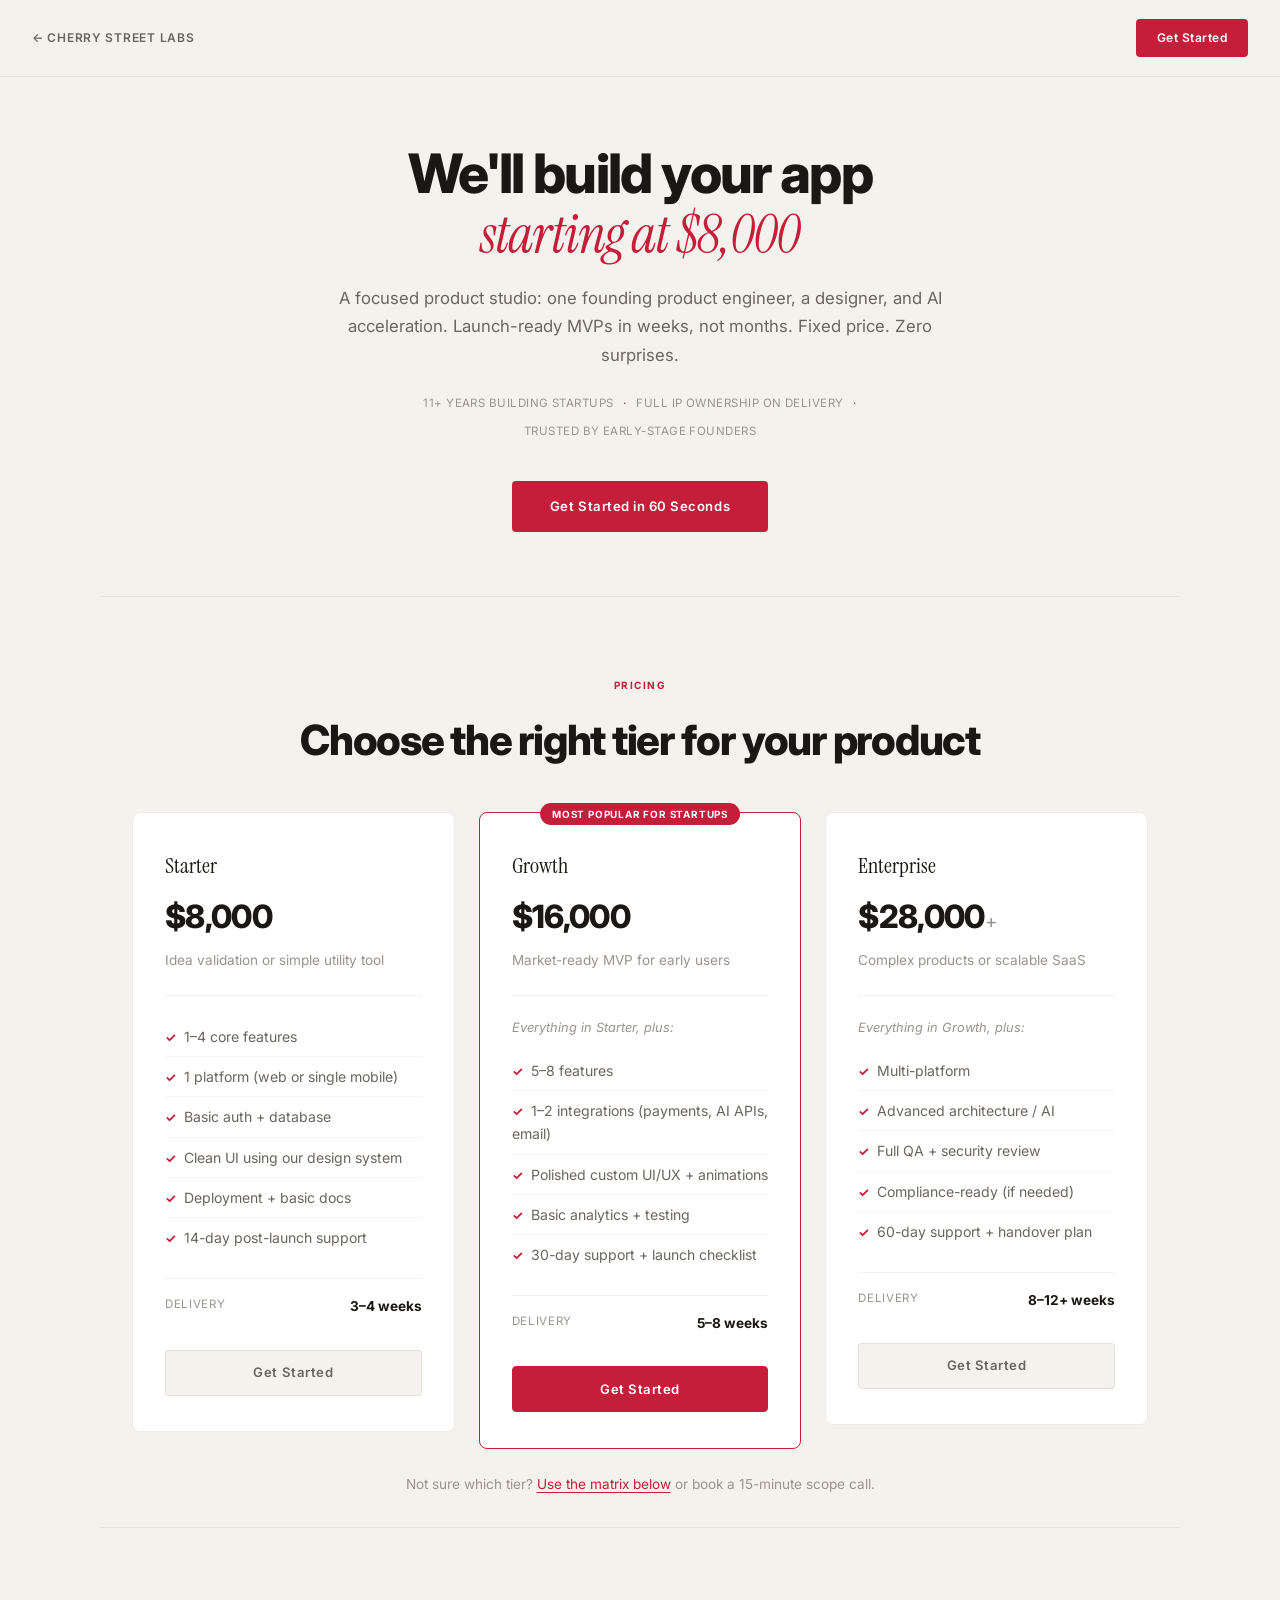
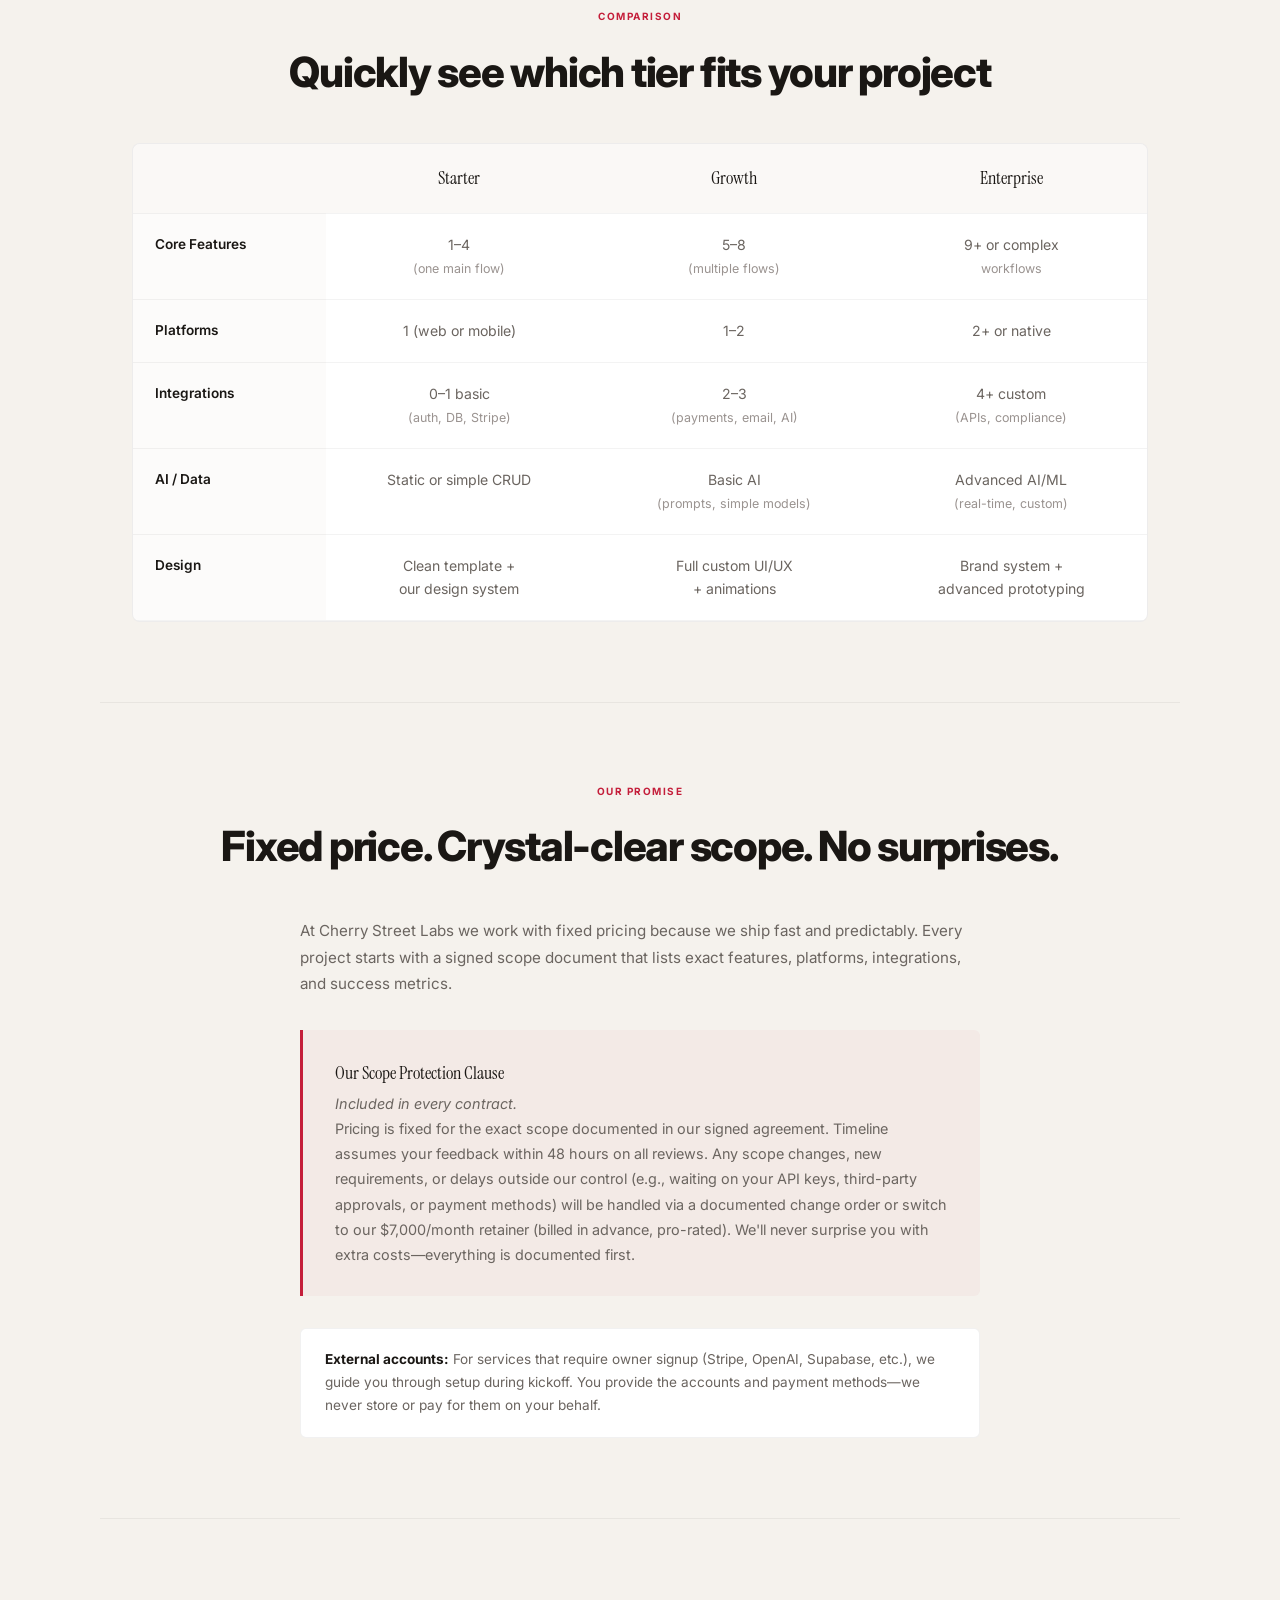
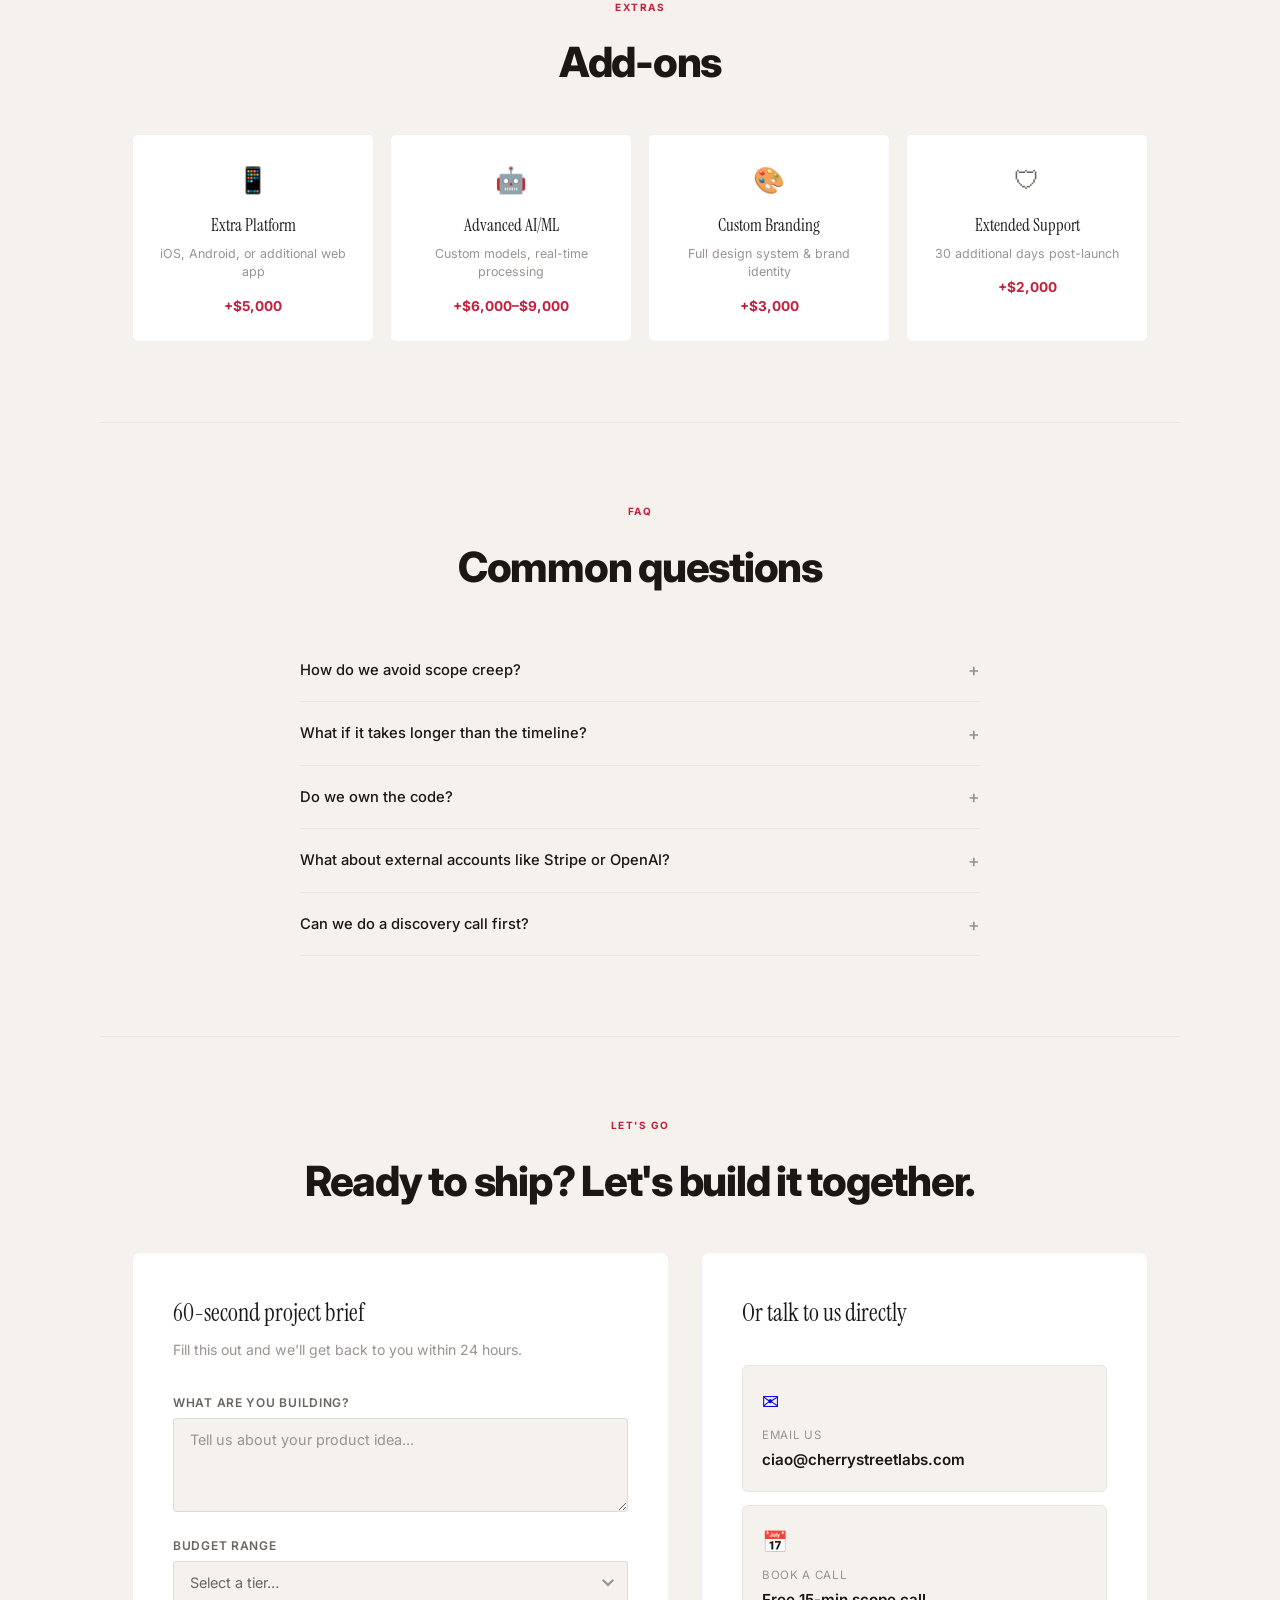
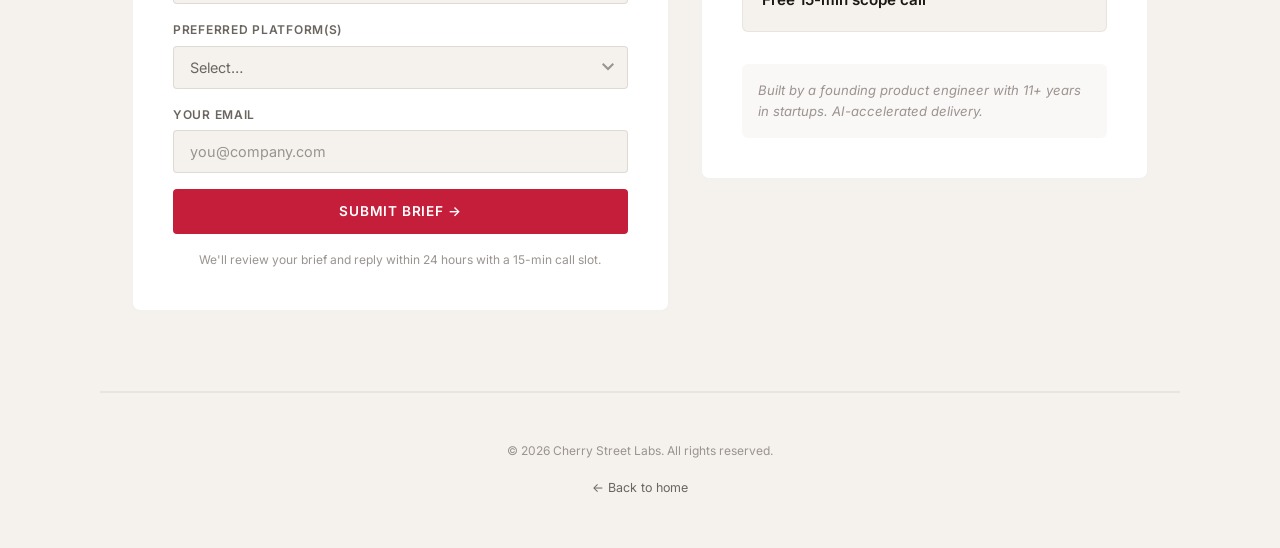
==== pricing.html @ 260aa0eb "Complete redesign: light mode, flat elegance, Venice-inspired typography, cherry accents Co-Authored" ====
<!DOCTYPE html>
<html lang="en">
<head>
  <meta charset="UTF-8">
  <meta name="viewport" content="width=device-width, initial-scale=1.0">
  <title>Pricing — Cherry Street Labs</title>
  <meta name="description" content="Fixed-price app development starting at $8,000. MVPs in weeks, not months.">
  <link rel="icon" type="image/svg+xml" href="favicon.svg">
  <link rel="preconnect" href="https://fonts.googleapis.com">
  <link rel="preconnect" href="https://fonts.gstatic.com" crossorigin>
  <link href="https://fonts.googleapis.com/css2?family=Instrument+Serif:ital@0;1&family=Inter:wght@400;500;600;700;800&display=swap" rel="stylesheet">
  <link rel="stylesheet" href="css/styles.css">
  <link rel="stylesheet" href="css/pricing.css">
</head>
<body class="pricing-page">

  <!-- Sticky Top Nav -->
  <nav class="pricing-nav-top">
    <a href="index.html" class="back-link">&larr; Cherry Street Labs</a>
    <a href="#get-started" class="nav-cta">Get Started</a>
  </nav>

  <!-- HERO -->
  <section class="pricing-hero">
    <h1 class="pricing-hero-title">We'll build your app<br><em>starting at $8,000</em></h1>
    <p class="pricing-hero-sub">A focused product studio: one founding product engineer, a designer, and AI acceleration. Launch-ready MVPs in weeks, not months. Fixed price. Zero surprises.</p>
    <div class="pricing-hero-trust">
      <span>11+ years building startups</span>
      <span class="trust-dot">&middot;</span>
      <span>Full IP ownership on delivery</span>
      <span class="trust-dot">&middot;</span>
      <span>Trusted by early-stage founders</span>
    </div>
    <a href="#get-started" class="pricing-cta-button">Get Started in 60 Seconds</a>
  </section>

  <div class="section-divider"></div>

  <!-- PRICING TIERS -->
  <section class="page-section pricing-tiers" id="pricing">
    <span class="section-label">Pricing</span>
    <h2 class="section-title">Choose the right tier for your product</h2>

    <div class="tier-grid">

      <!-- STARTER -->
      <div class="tier-card">
        <div class="tier-header">
          <h3 class="tier-name">Starter</h3>
          <div class="tier-price">$8,000</div>
          <p class="tier-subtitle">Idea validation or simple utility tool</p>
        </div>
        <div class="tier-divider"></div>
        <div class="tier-body">
          <ul class="tier-features">
            <li>1&ndash;4 core features</li>
            <li>1 platform (web or single mobile)</li>
            <li>Basic auth + database</li>
            <li>Clean UI using our design system</li>
            <li>Deployment + basic docs</li>
            <li>14-day post-launch support</li>
          </ul>
          <div class="tier-timeline">
            <span class="timeline-label">Delivery</span>
            <span class="timeline-value">3&ndash;4 weeks</span>
          </div>
        </div>
        <a href="#get-started" class="tier-cta">Get Started</a>
      </div>

      <!-- GROWTH (highlighted) -->
      <div class="tier-card tier-popular">
        <div class="popular-badge">Most Popular for Startups</div>
        <div class="tier-header">
          <h3 class="tier-name">Growth</h3>
          <div class="tier-price">$16,000</div>
          <p class="tier-subtitle">Market-ready MVP for early users</p>
        </div>
        <div class="tier-divider"></div>
        <div class="tier-body">
          <p class="tier-include-note">Everything in Starter, plus:</p>
          <ul class="tier-features">
            <li>5&ndash;8 features</li>
            <li>1&ndash;2 integrations (payments, AI APIs, email)</li>
            <li>Polished custom UI/UX + animations</li>
            <li>Basic analytics + testing</li>
            <li>30-day support + launch checklist</li>
          </ul>
          <div class="tier-timeline">
            <span class="timeline-label">Delivery</span>
            <span class="timeline-value">5&ndash;8 weeks</span>
          </div>
        </div>
        <a href="#get-started" class="tier-cta tier-cta-primary">Get Started</a>
      </div>

      <!-- ENTERPRISE -->
      <div class="tier-card">
        <div class="tier-header">
          <h3 class="tier-name">Enterprise</h3>
          <div class="tier-price">$28,000<span class="plus">+</span></div>
          <p class="tier-subtitle">Complex products or scalable SaaS</p>
        </div>
        <div class="tier-divider"></div>
        <div class="tier-body">
          <p class="tier-include-note">Everything in Growth, plus:</p>
          <ul class="tier-features">
            <li>Multi-platform</li>
            <li>Advanced architecture / AI</li>
            <li>Full QA + security review</li>
            <li>Compliance-ready (if needed)</li>
            <li>60-day support + handover plan</li>
          </ul>
          <div class="tier-timeline">
            <span class="timeline-label">Delivery</span>
            <span class="timeline-value">8&ndash;12+ weeks</span>
          </div>
        </div>
        <a href="#get-started" class="tier-cta">Get Started</a>
      </div>
    </div>

    <p class="pricing-note">Not sure which tier? <a href="#matrix">Use the matrix below</a> or book a 15-minute scope call.</p>
  </section>

  <div class="section-divider"></div>

  <!-- MATRIX -->
  <section class="page-section pricing-matrix" id="matrix">
    <span class="section-label">Comparison</span>
    <h2 class="section-title">Quickly see which tier fits your project</h2>
    <div class="matrix-table-wrapper">
      <table class="matrix-table">
        <thead>
          <tr>
            <th></th>
            <th>Starter</th>
            <th>Growth</th>
            <th>Enterprise</th>
          </tr>
        </thead>
        <tbody>
          <tr>
            <td class="matrix-criteria">Core Features</td>
            <td>1&ndash;4<br><span class="matrix-note">(one main flow)</span></td>
            <td>5&ndash;8<br><span class="matrix-note">(multiple flows)</span></td>
            <td>9+ or complex<br><span class="matrix-note">workflows</span></td>
          </tr>
          <tr>
            <td class="matrix-criteria">Platforms</td>
            <td>1 (web or mobile)</td>
            <td>1&ndash;2</td>
            <td>2+ or native</td>
          </tr>
          <tr>
            <td class="matrix-criteria">Integrations</td>
            <td>0&ndash;1 basic<br><span class="matrix-note">(auth, DB, Stripe)</span></td>
            <td>2&ndash;3<br><span class="matrix-note">(payments, email, AI)</span></td>
            <td>4+ custom<br><span class="matrix-note">(APIs, compliance)</span></td>
          </tr>
          <tr>
            <td class="matrix-criteria">AI / Data</td>
            <td>Static or simple CRUD</td>
            <td>Basic AI<br><span class="matrix-note">(prompts, simple models)</span></td>
            <td>Advanced AI/ML<br><span class="matrix-note">(real-time, custom)</span></td>
          </tr>
          <tr>
            <td class="matrix-criteria">Design</td>
            <td>Clean template +<br>our design system</td>
            <td>Full custom UI/UX<br>+ animations</td>
            <td>Brand system +<br>advanced prototyping</td>
          </tr>
        </tbody>
      </table>
    </div>
  </section>

  <div class="section-divider"></div>

  <!-- SCOPE -->
  <section class="page-section scope-section">
    <span class="section-label">Our promise</span>
    <h2 class="section-title">Fixed price. Crystal-clear scope. No surprises.</h2>
    <div class="scope-content">
      <p>At Cherry Street Labs we work with fixed pricing because we ship fast and predictably. Every project starts with a signed scope document that lists exact features, platforms, integrations, and success metrics.</p>

      <div class="scope-clause">
        <h4>Our Scope Protection Clause</h4>
        <p><em>Included in every contract.</em></p>
        <p>Pricing is fixed for the exact scope documented in our signed agreement. Timeline assumes your feedback within 48 hours on all reviews. Any scope changes, new requirements, or delays outside our control (e.g., waiting on your API keys, third-party approvals, or payment methods) will be handled via a documented change order or switch to our $7,000/month retainer (billed in advance, pro-rated). We'll never surprise you with extra costs&mdash;everything is documented first.</p>
      </div>

      <div class="scope-note">
        <p><strong>External accounts:</strong> For services that require owner signup (Stripe, OpenAI, Supabase, etc.), we guide you through setup during kickoff. You provide the accounts and payment methods&mdash;we never store or pay for them on your behalf.</p>
      </div>
    </div>
  </section>

  <div class="section-divider"></div>

  <!-- ADD-ONS -->
  <section class="page-section addons-section">
    <span class="section-label">Extras</span>
    <h2 class="section-title">Add-ons</h2>
    <div class="addons-grid">
      <div class="addon-card">
        <div class="addon-icon">&#x1F4F1;</div>
        <div class="addon-name">Extra Platform</div>
        <div class="addon-desc">iOS, Android, or additional web app</div>
        <div class="addon-price">+$5,000</div>
      </div>
      <div class="addon-card">
        <div class="addon-icon">&#x1F916;</div>
        <div class="addon-name">Advanced AI/ML</div>
        <div class="addon-desc">Custom models, real-time processing</div>
        <div class="addon-price">+$6,000&ndash;$9,000</div>
      </div>
      <div class="addon-card">
        <div class="addon-icon">&#x1F3A8;</div>
        <div class="addon-name">Custom Branding</div>
        <div class="addon-desc">Full design system &amp; brand identity</div>
        <div class="addon-price">+$3,000</div>
      </div>
      <div class="addon-card">
        <div class="addon-icon">&#x1F6E1;</div>
        <div class="addon-name">Extended Support</div>
        <div class="addon-desc">30 additional days post-launch</div>
        <div class="addon-price">+$2,000</div>
      </div>
    </div>
  </section>

  <div class="section-divider"></div>

  <!-- FAQ -->
  <section class="page-section faq-section">
    <span class="section-label">FAQ</span>
    <h2 class="section-title">Common questions</h2>
    <div class="faq-list">
      <div class="faq-item">
        <button class="faq-question">How do we avoid scope creep?<span class="faq-icon">+</span></button>
        <div class="faq-answer"><div class="faq-answer-inner"><p>Every project starts with a signed scope document. Our Scope Protection Clause is included in every contract &mdash; we'll never surprise you with extra costs. If scope changes, it's documented first.</p></div></div>
      </div>
      <div class="faq-item">
        <button class="faq-question">What if it takes longer than the timeline?<span class="faq-icon">+</span></button>
        <div class="faq-answer"><div class="faq-answer-inner"><p>Our timeline assumes feedback within 48 hours. If delays come from your side, we can switch to a $7,000/month retainer (billed in advance, pro-rated). It's transparent, not punitive.</p></div></div>
      </div>
      <div class="faq-item">
        <button class="faq-question">Do we own the code?<span class="faq-icon">+</span></button>
        <div class="faq-answer"><div class="faq-answer-inner"><p>Yes &mdash; full IP transfer on final payment. The code, the designs, everything. It's yours.</p></div></div>
      </div>
      <div class="faq-item">
        <button class="faq-question">What about external accounts like Stripe or OpenAI?<span class="faq-icon">+</span></button>
        <div class="faq-answer"><div class="faq-answer-inner"><p>You handle signup and payment methods &mdash; we guide you through setup during kickoff. We only use the keys you provide and never store payments on your behalf.</p></div></div>
      </div>
      <div class="faq-item">
        <button class="faq-question">Can we do a discovery call first?<span class="faq-icon">+</span></button>
        <div class="faq-answer"><div class="faq-answer-inner"><p>Absolutely. We offer a free 15-minute scope call &mdash; no commitments, just a quick chat about what you're building.</p></div></div>
      </div>
    </div>
  </section>

  <div class="section-divider"></div>

  <!-- GET STARTED -->
  <section class="page-section" id="get-started">
    <span class="section-label">Let's go</span>
    <h2 class="section-title">Ready to ship? Let's build it together.</h2>
    <div class="get-started-grid">

      <!-- LEFT: 60-Second Brief Form -->
      <div class="brief-form-card">
        <h3>60-second project brief</h3>
        <p class="form-subtitle">Fill this out and we'll get back to you within 24 hours.</p>
        <form id="projectBriefForm" class="brief-form">
          <div class="form-group">
            <label for="projectDesc">What are you building?</label>
            <textarea id="projectDesc" name="projectDesc" rows="4" placeholder="Tell us about your product idea..." required></textarea>
          </div>
          <div class="form-group">
            <label for="budgetRange">Budget range</label>
            <select id="budgetRange" name="budgetRange" required>
              <option value="">Select a tier&hellip;</option>
              <option value="starter">Starter &mdash; $8,000</option>
              <option value="growth">Growth &mdash; $16,000</option>
              <option value="enterprise">Enterprise &mdash; $28,000+</option>
              <option value="not-sure">Not sure yet</option>
            </select>
          </div>
          <div class="form-group">
            <label for="platforms">Preferred platform(s)</label>
            <select id="platforms" name="platforms" required>
              <option value="">Select&hellip;</option>
              <option value="web">Web app</option>
              <option value="mobile">Mobile app</option>
              <option value="both">Both web + mobile</option>
            </select>
          </div>
          <div class="form-group">
            <label for="email">Your email</label>
            <input type="email" id="email" name="email" placeholder="you@company.com" required>
          </div>
          <button type="submit" class="form-submit-btn">Submit Brief &rarr;</button>
        </form>
        <p class="form-note">We'll review your brief and reply within 24 hours with a 15-min call slot.</p>
      </div>

      <!-- RIGHT: Quick Contact -->
      <div class="contact-card">
        <h3>Or talk to us directly</h3>
        <div class="contact-methods">
          <a href="mailto:ciao@cherrystreetlabs.com" class="contact-method">
            <span class="contact-icon">&#x2709;</span>
            <span class="contact-label">Email us</span>
            <span class="contact-value">ciao@cherrystreetlabs.com</span>
          </a>
          <a href="https://calendly.com" target="_blank" rel="noopener" class="contact-method">
            <span class="contact-icon">&#x1F4C5;</span>
            <span class="contact-label">Book a call</span>
            <span class="contact-value">Free 15-min scope call</span>
          </a>
        </div>
        <div class="contact-trust">
          <p>Built by a founding product engineer with 11+ years in startups. AI-accelerated delivery.</p>
        </div>
      </div>
    </div>
  </section>

  <!-- FOOTER -->
  <div class="section-divider"></div>
  <footer class="pricing-footer">
    <p>&copy; 2026 Cherry Street Labs. All rights reserved.</p>
    <a href="index.html">&larr; Back to home</a>
  </footer>

  <script src="js/pricing.js"></script>
</body>
</html>
---- css/styles.css ----
/* Cherry Street Labs — Flat Elegance Design System */

*, *::before, *::after { margin: 0; padding: 0; box-sizing: border-box; }

:root {
  --bg: #F5F2ED;
  --surface: #FFFFFF;
  --text: #1A1714;
  --text-secondary: #6B6560;
  --text-muted: #9A9390;
  --accent: #C41E3A;
  --accent-hover: #A0162E;
  --border: rgba(26, 23, 20, 0.08);
  --divider: rgba(26, 23, 20, 0.06);
  --section-gap: 140px;
}

body {
  background: var(--bg);
  font-family: 'Inter', system-ui, sans-serif;
  color: var(--text);
  overflow-x: hidden;
  -webkit-font-smoothing: antialiased;
  -moz-osx-font-smoothing: grayscale;
}

/* ===== LANDING ONLY — NO CANVAS ===== */
main { max-width: 100%; }

/* ===== HERO ===== */
.hero {
  min-height: 100vh;
  display: flex;
  align-items: center;
  justify-content: center;
  padding: 4rem 2rem;
}

.hero-inner {
  max-width: 680px;
  text-align: center;
  animation: fadeUp 0.8s cubic-bezier(0.16, 1, 0.3, 1) both;
}

.brand-logo {
  font-family: 'Instrument Serif', Georgia, serif;
  font-weight: 400;
  font-size: clamp(2.8rem, 7vw, 5rem);
  color: var(--text);
  line-height: 1.02;
  letter-spacing: -0.02em;
  margin-bottom: 3rem;
}

.brand-labs {
  display: block;
  font-style: italic;
  font-size: 0.5em;
  letter-spacing: 0.08em;
  color: var(--text-secondary);
  margin-top: 0.2em;
}

.hero-tagline {
  font-family: 'Inter', system-ui, sans-serif;
  font-size: clamp(1.6rem, 4vw, 2.6rem);
  font-weight: 800;
  color: var(--text);
  line-height: 1.15;
  letter-spacing: -0.03em;
  margin-bottom: 1.5rem;
}

.tagline-price {
  font-family: 'Instrument Serif', Georgia, serif;
  font-style: italic;
  color: var(--accent);
  font-weight: 400;
}

.hero-sub {
  font-size: 1.05rem;
  color: var(--text-secondary);
  line-height: 1.7;
  margin-bottom: 2.5rem;
  max-width: 520px;
  margin-left: auto;
  margin-right: auto;
}

.hero-cta-group {
  display: flex;
  align-items: center;
  justify-content: center;
  gap: 2rem;
}

/* ===== BUTTONS ===== */
.btn-primary {
  display: inline-block;
  padding: 0.9rem 2.4rem;
  font-family: 'Inter', system-ui, sans-serif;
  font-size: 0.82rem;
  font-weight: 600;
  color: #fff;
  background: var(--accent);
  border: none;
  border-radius: 4px;
  text-decoration: none;
  letter-spacing: 0.04em;
  transition: background 0.3s ease, transform 0.2s ease;
}

.btn-primary:hover {
  background: var(--accent-hover);
  transform: translateY(-1px);
}

.btn-text {
  font-family: 'Inter', system-ui, sans-serif;
  font-size: 0.9rem;
  color: var(--text-secondary);
  text-decoration: none;
  border-bottom: 1px solid var(--border);
  padding-bottom: 2px;
  transition: color 0.3s ease, border-color 0.3s ease;
}

.btn-text:hover {
  color: var(--accent);
  border-color: var(--accent);
}

/* ===== SECTIONS ===== */
.section {
  padding: var(--section-gap) 2rem;
}

.section-inner {
  max-width: 720px;
  margin: 0 auto;
}

.section-label {
  display: block;
  font-family: 'Inter', system-ui, sans-serif;
  font-size: 10px;
  font-weight: 700;
  color: var(--accent);
  letter-spacing: 0.15em;
  text-transform: uppercase;
  margin-bottom: 1.5rem;
}

.section-headline {
  font-family: 'Inter', system-ui, sans-serif;
  font-size: clamp(2rem, 4vw, 3rem);
  font-weight: 800;
  color: var(--text);
  letter-spacing: -0.03em;
  line-height: 1.12;
  margin-bottom: 1.5rem;
}

.section-body {
  font-size: 1.05rem;
  color: var(--text-secondary);
  line-height: 1.75;
}

/* ===== VALUES GRID ===== */
.values-grid {
  display: grid;
  grid-template-columns: repeat(3, 1fr);
  gap: 2rem;
  margin-top: 5rem;
}

.value-card {
  padding: 2rem 1.5rem;
  background: var(--surface);
  border: 1px solid var(--border);
  border-radius: 6px;
  transition: border-color 0.3s ease;
}

.value-card:hover { border-color: var(--accent); }

.value-icon {
  display: block;
  font-size: 1.4rem;
  color: var(--accent);
  margin-bottom: 1rem;
  font-weight: 700;
  font-family: 'Instrument Serif', Georgia, serif;
}

.value-title {
  font-family: 'Inter', system-ui, sans-serif;
  font-size: 1rem;
  font-weight: 700;
  color: var(--text);
  margin-bottom: 0.5rem;
}

.value-desc {
  font-size: 0.88rem;
  color: var(--text-secondary);
  line-height: 1.6;
}

/* ===== TIERS PREVIEW ===== */
.tiers-preview { background: var(--surface); border-top: 1px solid var(--divider); border-bottom: 1px solid var(--divider); }

.tiers-mini {
  display: grid;
  grid-template-columns: repeat(3, 1fr);
  gap: 1.5rem;
  margin-bottom: 3rem;
}

.tier-mini {
  padding: 2rem;
  background: var(--bg);
  border: 1px solid var(--divider);
  border-radius: 6px;
  text-align: center;
}

.tier-mini-name {
  font-size: 0.75rem;
  font-weight: 700;
  color: var(--text-muted);
  letter-spacing: 0.1em;
  text-transform: uppercase;
  margin-bottom: 0.5rem;
}

.tier-popular-label { color: var(--accent); }

.tier-mini-price {
  font-family: 'Instrument Serif', Georgia, serif;
  font-size: 1.8rem;
  color: var(--text);
  margin-bottom: 0.5rem;
}

.tier-plus {
  font-size: 1rem;
  color: var(--text-muted);
  font-weight: 400;
}

.tier-mini-desc {
  font-size: 0.82rem;
  color: var(--text-secondary);
  line-height: 1.5;
}

.full-width-mobile {
  display: block;
  text-align: center;
}

/* ===== FOOTER CTA ===== */
.footer-cta {
  text-align: center;
  padding-bottom: 4rem;
}

.footer-cta .section-headline { margin-bottom: 1rem; }

.footer-sub {
  font-size: 1rem;
  color: var(--text-secondary);
  margin-bottom: 2rem;
}

.footer-cta .btn-primary {
  padding: 1rem 3rem;
  font-size: 0.9rem;
}

/* ===== FOOTER ===== */
.footer {
  text-align: center;
  padding-top: 3rem;
  border-top: 1px solid var(--divider);
}

.footer-copy {
  font-size: 0.75rem;
  color: var(--text-muted);
  margin-bottom: 0.5rem;
}

.footer-heritage {
  font-size: 0.8rem;
  color: var(--text-muted);
  font-style: italic;
  font-family: 'Instrument Serif', Georgia, serif;
}

/* ===== ANIMATIONS ===== */
@keyframes fadeUp {
  from { opacity: 0; transform: translateY(20px); }
  to { opacity: 1; transform: translateY(0); }
}

/* ===== MOBILE ===== */
@media screen and (max-width: 768px) {
  :root { --section-gap: 80px; }
  .hero { padding: 3rem 1.5rem; min-height: 90vh; }
  .hero-inner { max-width: 100%; }
  .brand-logo { margin-bottom: 2rem; }
  .hero-tagline { font-size: 1.8rem; }
  .hero-sub { font-size: 0.95rem; }
  .hero-cta-group { gap: 1.5rem; flex-direction: column; }

  .values-grid { grid-template-columns: 1fr; gap: 1rem; margin-top: 3rem; }
  .tiers-mini { grid-template-columns: 1fr; gap: 1rem; }

  .section { padding: var(--section-gap) 1.5rem; }
  .section-inner { max-width: 100%; }
  .section-headline { font-size: 1.8rem; }
}

@media (prefers-reduced-motion: reduce) {
  * { animation: none !important; transition: none !important; }
}

@media screen and (min-width: 1400px) {
  :root { --section-gap: 160px; }
  .brand-logo { font-size: 5.5rem; }
}
---- css/pricing.css ----
/* Cherry Street Labs — Pricing (Light Elegance) */

body.pricing-page {
  background: #F5F2ED;
  font-family: 'Inter', system-ui, sans-serif;
  color: #6B6560;
  line-height: 1.65;
  overflow-x: hidden;
  -webkit-font-smoothing: antialiased;
}

/* ===== NAV ===== */
.pricing-nav-top {
  position: fixed;
  top: 0;
  left: 0;
  right: 0;
  z-index: 100;
  padding: 1.2rem 2rem;
  display: flex;
  justify-content: space-between;
  align-items: center;
  background: rgba(245, 242, 237, 0.92);
  backdrop-filter: blur(12px);
  -webkit-backdrop-filter: blur(12px);
  border-bottom: 1px solid rgba(26, 23, 20, 0.06);
}

.back-link {
  font-size: 0.75rem;
  font-weight: 600;
  color: #6B6560;
  text-decoration: none;
  letter-spacing: 0.06em;
  text-transform: uppercase;
  transition: color 0.3s ease;
}

.back-link:hover { color: #C41E3A; }

.nav-cta {
  padding: 0.55rem 1.3rem;
  font-size: 0.75rem;
  font-weight: 600;
  color: #fff;
  background: #C41E3A;
  border-radius: 4px;
  text-decoration: none;
  letter-spacing: 0.04em;
  transition: background 0.3s ease;
}

.nav-cta:hover { background: #A0162E; }

/* ===== HERO ===== */
.pricing-hero {
  text-align: center;
  max-width: 680px;
  margin: 0 auto;
  padding: 9rem 2rem 4rem;
}

.pricing-hero-title {
  font-family: 'Inter', system-ui, sans-serif;
  font-size: clamp(2.2rem, 5vw, 3.4rem);
  font-weight: 800;
  color: #1A1714;
  line-height: 1.1;
  letter-spacing: -0.03em;
  margin-bottom: 1.2rem;
}

.pricing-hero-title em {
  font-family: 'Instrument Serif', Georgia, serif;
  font-style: italic;
  font-weight: 400;
  color: #C41E3A;
}

.pricing-hero-sub {
  font-size: 1.05rem;
  line-height: 1.7;
  color: #6B6560;
  margin-bottom: 1.5rem;
}

.pricing-hero-trust {
  display: flex;
  justify-content: center;
  gap: 0.6rem;
  font-size: 0.72rem;
  color: #9A9390;
  letter-spacing: 0.04em;
  text-transform: uppercase;
  margin-bottom: 2.5rem;
  flex-wrap: wrap;
}

.trust-dot { color: #C41E3A; }

.pricing-cta-button {
  display: inline-block;
  padding: 0.9rem 2.4rem;
  font-size: 0.82rem;
  font-weight: 600;
  color: #fff;
  background: #C41E3A;
  border-radius: 4px;
  text-decoration: none;
  letter-spacing: 0.04em;
  transition: background 0.3s ease;
}

.pricing-cta-button:hover { background: #A0162E; }

/* ===== SECTIONS ===== */
.pricing-page .section-label {
  display: block;
  font-size: 10px;
  font-weight: 700;
  color: #C41E3A;
  letter-spacing: 0.15em;
  text-transform: uppercase;
  margin-bottom: 1.5rem;
  text-align: center;
}

.section-title {
  font-family: 'Inter', system-ui, sans-serif;
  font-size: clamp(1.8rem, 3.5vw, 2.6rem);
  font-weight: 800;
  color: #1A1714;
  text-align: center;
  letter-spacing: -0.03em;
  line-height: 1.12;
  margin-bottom: 3rem;
}

.page-section {
  max-width: 1080px;
  margin: 0 auto;
  padding: 5rem 2rem;
}

.section-divider {
  width: 100%;
  height: 1px;
  background: rgba(26, 23, 20, 0.06);
  max-width: 1080px;
  margin: 0 auto;
}

/* ===== TIERS ===== */
.pricing-tiers { padding-bottom: 2rem; }

.tier-grid {
  display: grid;
  grid-template-columns: repeat(3, 1fr);
  gap: 1.5rem;
  align-items: start;
}

.tier-card {
  background: #FFF;
  border: 1px solid rgba(26, 23, 20, 0.08);
  border-radius: 8px;
  padding: 2.2rem 2rem;
  position: relative;
  transition: border-color 0.3s ease;
}

.tier-card:hover { border-color: rgba(26, 23, 20, 0.15); }

.tier-popular {
  border-color: #C41E3A;
  border-width: 1.5px;
}

.popular-badge {
  position: absolute;
  top: -10px;
  left: 50%;
  transform: translateX(-50%);
  background: #C41E3A;
  color: #fff;
  font-size: 0.62rem;
  font-weight: 700;
  letter-spacing: 0.08em;
  text-transform: uppercase;
  padding: 3px 12px;
  border-radius: 20px;
  white-space: nowrap;
}

.tier-header { margin-bottom: 1.5rem; }

.tier-name {
  font-family: 'Instrument Serif', Georgia, serif;
  font-size: 1.4rem;
  color: #1A1714;
  font-weight: 400;
  margin-bottom: 0.4rem;
}

.tier-price {
  font-size: 2rem;
  font-weight: 800;
  color: #1A1714;
  letter-spacing: -0.02em;
}

.tier-price .plus { font-weight: 400; font-size: 1.2rem; color: #9A9390; }

.tier-subtitle {
  font-size: 0.85rem;
  color: #9A9390;
  margin-top: 0.3rem;
}

.tier-divider { height: 1px; background: rgba(26, 23, 20, 0.06); margin-bottom: 1.3rem; }

.tier-body { margin-bottom: 2rem; }

.tier-include-note {
  font-size: 0.8rem;
  color: #9A9390;
  margin-bottom: 0.8rem;
  font-style: italic;
}

.tier-features { list-style: none; padding: 0; margin: 0; }

.tier-features li {
  font-size: 0.88rem;
  color: #6B6560;
  padding: 0.5rem 0;
  border-bottom: 1px solid rgba(26, 23, 20, 0.04);
}

.tier-features li:last-child { border-bottom: none; }

.tier-features li::before { content: "\2713"; color: #C41E3A; margin-right: 0.5rem; font-weight: 700; font-size: 0.8rem; }

.tier-timeline {
  display: flex;
  justify-content: space-between;
  margin-top: 1.3rem;
  padding-top: 1rem;
  border-top: 1px solid rgba(26, 23, 20, 0.06);
}

.timeline-label { font-size: 0.72rem; color: #9A9390; text-transform: uppercase; letter-spacing: 0.06em; }
.timeline-value { font-size: 0.85rem; font-weight: 700; color: #1A1714; }

.tier-cta {
  display: block;
  text-align: center;
  padding: 0.7rem;
  font-size: 0.82rem;
  font-weight: 600;
  color: #6B6560;
  background: #F5F2ED;
  border: 1px solid rgba(26, 23, 20, 0.08);
  border-radius: 4px;
  text-decoration: none;
  letter-spacing: 0.04em;
  transition: all 0.3s ease;
}

.tier-cta:hover { background: #EBE7E2; color: #1A1714; }

.tier-cta-primary { background: #C41E3A; border-color: #C41E3A; color: #fff; }
.tier-cta-primary:hover { background: #A0162E; border-color: #A0162E; }

.pricing-note {
  text-align: center;
  margin-top: 1.5rem;
  font-size: 0.85rem;
  color: #9A9390;
}

.pricing-note a { color: #C41E3A; text-decoration: underline; text-underline-offset: 3px; }

/* ===== MATRIX ===== */
.matrix-table-wrapper {
  overflow-x: auto;
  border-radius: 8px;
  border: 1px solid rgba(26, 23, 20, 0.08);
  background: #FFF;
}

.matrix-table { width: 100%; border-collapse: collapse; font-size: 0.88rem; }

.matrix-table th, .matrix-table td {
  padding: 1.2rem 1.4rem;
  text-align: center;
  border-bottom: 1px solid rgba(26, 23, 20, 0.05);
  vertical-align: top;
}

.matrix-table th {
  font-family: 'Instrument Serif', Georgia, serif;
  font-size: 1.15rem;
  color: #1A1714;
  font-weight: 400;
  background: rgba(245, 242, 237, 0.5);
}

.matrix-table td:first-child { text-align: left; background: rgba(245, 242, 237, 0.3); }
.matrix-criteria { color: #1A1714; font-weight: 600; font-size: 0.85rem; }
.matrix-note { font-size: 0.78rem; color: #9A9390; display: block; margin-top: 3px; }

/* ===== SCOPE ===== */
.scope-content { max-width: 680px; margin: 0 auto; }
.scope-content > p { font-size: 0.95rem; line-height: 1.75; color: #6B6560; margin-bottom: 1.5rem; }

.scope-clause {
  background: rgba(196, 30, 58, 0.04);
  border-left: 3px solid #C41E3A;
  padding: 1.8rem 2rem;
  border-radius: 0 6px 6px 0;
  margin: 2rem 0;
}

.scope-clause h4 { font-family: 'Instrument Serif', Georgia, serif; font-size: 1.1rem; color: #1A1714; font-weight: 400; margin-bottom: 0.2rem; }
.scope-clause p { font-size: 0.9rem; line-height: 1.75; color: #6B6560; margin-bottom: 0; }

.scope-note {
  background: #FFF;
  border: 1px solid rgba(26, 23, 20, 0.06);
  border-radius: 6px;
  padding: 1.2rem 1.5rem;
  font-size: 0.85rem;
  line-height: 1.7;
  color: #6B6560;
}

.scope-note strong { color: #1A1714; }

/* ===== ADD-ONS ===== */
.addons-grid { display: grid; grid-template-columns: repeat(4, 1fr); gap: 1rem; }

.addon-card {
  background: #FFF;
  border: 1px solid rgba(26, 23, 20, 0.06);
  border-radius: 6px;
  padding: 1.5rem 1.2rem;
  text-align: center;
  transition: border-color 0.3s ease;
}

.addon-card:hover { border-color: rgba(196, 30, 58, 0.2); }
.addon-icon { font-size: 1.6rem; margin-bottom: 0.7rem; }
.addon-name { font-family: 'Instrument Serif', Georgia, serif; font-size: 1.05rem; color: #1A1714; font-weight: 400; margin-bottom: 0.3rem; }
.addon-desc { font-size: 0.78rem; color: #9A9390; margin-bottom: 0.8rem; line-height: 1.5; }
.addon-price { font-size: 0.85rem; font-weight: 700; color: #C41E3A; }

/* ===== FAQ ===== */
.faq-list { max-width: 680px; margin: 0 auto; }
.faq-item { border-bottom: 1px solid rgba(26, 23, 20, 0.06); }

.faq-question {
  width: 100%;
  display: flex;
  justify-content: space-between;
  align-items: center;
  padding: 1.3rem 0;
  background: none;
  border: none;
  font-size: 0.92rem;
  font-weight: 500;
  color: #1A1714;
  text-align: left;
  cursor: pointer;
  font-family: 'Inter', system-ui, sans-serif;
}

.faq-question:hover { color: #C41E3A; }
.faq-icon { font-size: 1.1rem; color: #9A9390; transition: transform 0.3s ease; flex-shrink: 0; margin-left: 1rem; }
.faq-item.open .faq-icon { transform: rotate(45deg); }

.faq-answer { max-height: 0; overflow: hidden; transition: max-height 0.4s ease; }
.faq-answer-inner { padding-bottom: 1.3rem; font-size: 0.88rem; line-height: 1.72; color: #6B6560; }
.faq-item.open .faq-answer { max-height: 300px; }

/* ===== GET STARTED ===== */
.get-started-grid { display: grid; grid-template-columns: 1.2fr 1fr; gap: 2rem; align-items: start; }

.brief-form-card, .contact-card {
  background: #FFF;
  border: 1px solid rgba(26, 23, 20, 0.06);
  border-radius: 8px;
  padding: 2.5rem;
}

.brief-form-card h3, .contact-card h3 {
  font-family: 'Instrument Serif', Georgia, serif;
  font-size: 1.5rem;
  color: #1A1714;
  font-weight: 400;
  margin-bottom: 0.3rem;
}

.form-subtitle { font-size: 0.88rem; color: #9A9390; margin-bottom: 2rem; }

.brief-form { display: flex; flex-direction: column; gap: 1rem; }

.form-group label { display: block; font-size: 0.75rem; font-weight: 600; color: #6B6560; margin-bottom: 0.35rem; letter-spacing: 0.06em; text-transform: uppercase; }

.form-group textarea, .form-group select, .form-group input {
  width: 100%;
  background: #F5F2ED;
  border: 1px solid rgba(26, 23, 20, 0.1);
  border-radius: 4px;
  padding: 0.75rem 1rem;
  font-family: 'Inter', system-ui, sans-serif;
  font-size: 0.9rem;
  color: #1A1714;
  outline: none;
  -webkit-appearance: none;
}

.form-group textarea { resize: vertical; min-height: 90px; }

.form-group select {
  background-image: url("data:image/svg+xml,%3Csvg xmlns='http://www.w3.org/2000/svg' width='12' height='8' viewBox='0 0 12 8'%3E%3Cpath fill='%239A9390' d='M1.41 0L6 4.58 10.59 0 12 1.41l-6 6-6-6z'/%3E%3C/svg%3E");
  background-repeat: no-repeat;
  background-position: right 0.8rem center;
  padding-right: 2.5rem;
  color: #6B6560;
}

.form-group select option { background: #FFF; color: #1A1714; }
.form-group textarea:focus, .form-group select:focus, .form-group input:focus { border-color: #C41E3A; }
.form-group input::placeholder, .form-group textarea::placeholder { color: #9A9390; }

.form-submit-btn {
  width: 100%;
  padding: 0.9rem 2rem;
  font-size: 0.85rem;
  font-weight: 600;
  color: #fff;
  background: #C41E3A;
  border: none;
  border-radius: 4px;
  cursor: pointer;
  letter-spacing: 0.06em;
  font-family: 'Inter', system-ui, sans-serif;
  text-transform: uppercase;
  transition: background 0.3s ease;
}

.form-submit-btn:hover { background: #A0162E; }
.form-note { font-size: 0.75rem; color: #9A9390; text-align: center; margin-top: 1rem; }

/* Form success */
.form-success { text-align: center; padding: 2rem 0; }
.form-success h4 { font-family: 'Instrument Serif', Georgia, serif; font-size: 1.3rem; color: #1A1714; margin-bottom: 0.5rem; }
.form-success p { font-size: 0.9rem; color: #6B6560; line-height: 1.6; }

/* Contact card */
.contact-card h3 { margin-bottom: 2rem; }
.contact-methods { display: flex; flex-direction: column; gap: 0.8rem; margin-bottom: 2rem; }

.contact-method {
  display: flex;
  flex-direction: column;
  align-items: flex-start;
  padding: 1.2rem;
  background: #F5F2ED;
  border: 1px solid rgba(26, 23, 20, 0.06);
  border-radius: 6px;
  text-decoration: none;
  transition: border-color 0.3s ease;
}

.contact-method:hover { border-color: rgba(196, 30, 58, 0.3); }
.contact-icon { font-size: 1.3rem; margin-bottom: 0.4rem; }
.contact-label { font-size: 0.72rem; color: #9A9390; text-transform: uppercase; letter-spacing: 0.06em; }
.contact-value { font-size: 0.95rem; color: #1A1714; font-weight: 600; margin-top: 2px; }

.contact-trust p { font-size: 0.82rem; line-height: 1.6; color: #9A9390; font-style: italic; padding: 1rem; background: rgba(245,242,237,0.5); border-radius: 6px; }

/* ===== FOOTER ===== */
.pricing-footer { text-align: center; padding: 3rem 2rem; border-top: 1px solid rgba(26, 23, 20, 0.06); max-width: 1080px; margin: 0 auto; }
.pricing-footer p { font-size: 0.75rem; color: #9A9390; margin-bottom: 0.8rem; }
.pricing-footer a { font-size: 0.78rem; color: #6B6560; text-decoration: none; transition: color 0.3s ease; }
.pricing-footer a:hover { color: #C41E3A; }

/* ===== MOBILE ===== */
@media screen and (max-width: 768px) {
  body.pricing-page { padding: 0; }
  .pricing-nav-top { padding: 1rem 1.2rem; }
  .pricing-hero { padding: 7rem 1.5rem 3rem; }
  .pricing-hero-title { font-size: 2rem; }
  .section-title { font-size: 1.7rem; }
  .page-section { padding: 3rem 1.5rem; }
  .tier-grid { grid-template-columns: 1fr; gap: 1rem; }
  .addons-grid { grid-template-columns: 1fr 1fr; gap: 0.6rem; }
  .get-started-grid { grid-template-columns: 1fr; }
  .matrix-table th, .matrix-table td { padding: 0.7rem 0.8rem; font-size: 0.8rem; }
}

/* ===== ACCESSIBILITY ===== */
@media (prefers-reduced-motion: reduce) {
  *, *::before, *::after { animation-duration: 0.01ms !important; transition-duration: 0.01ms !important; }
}
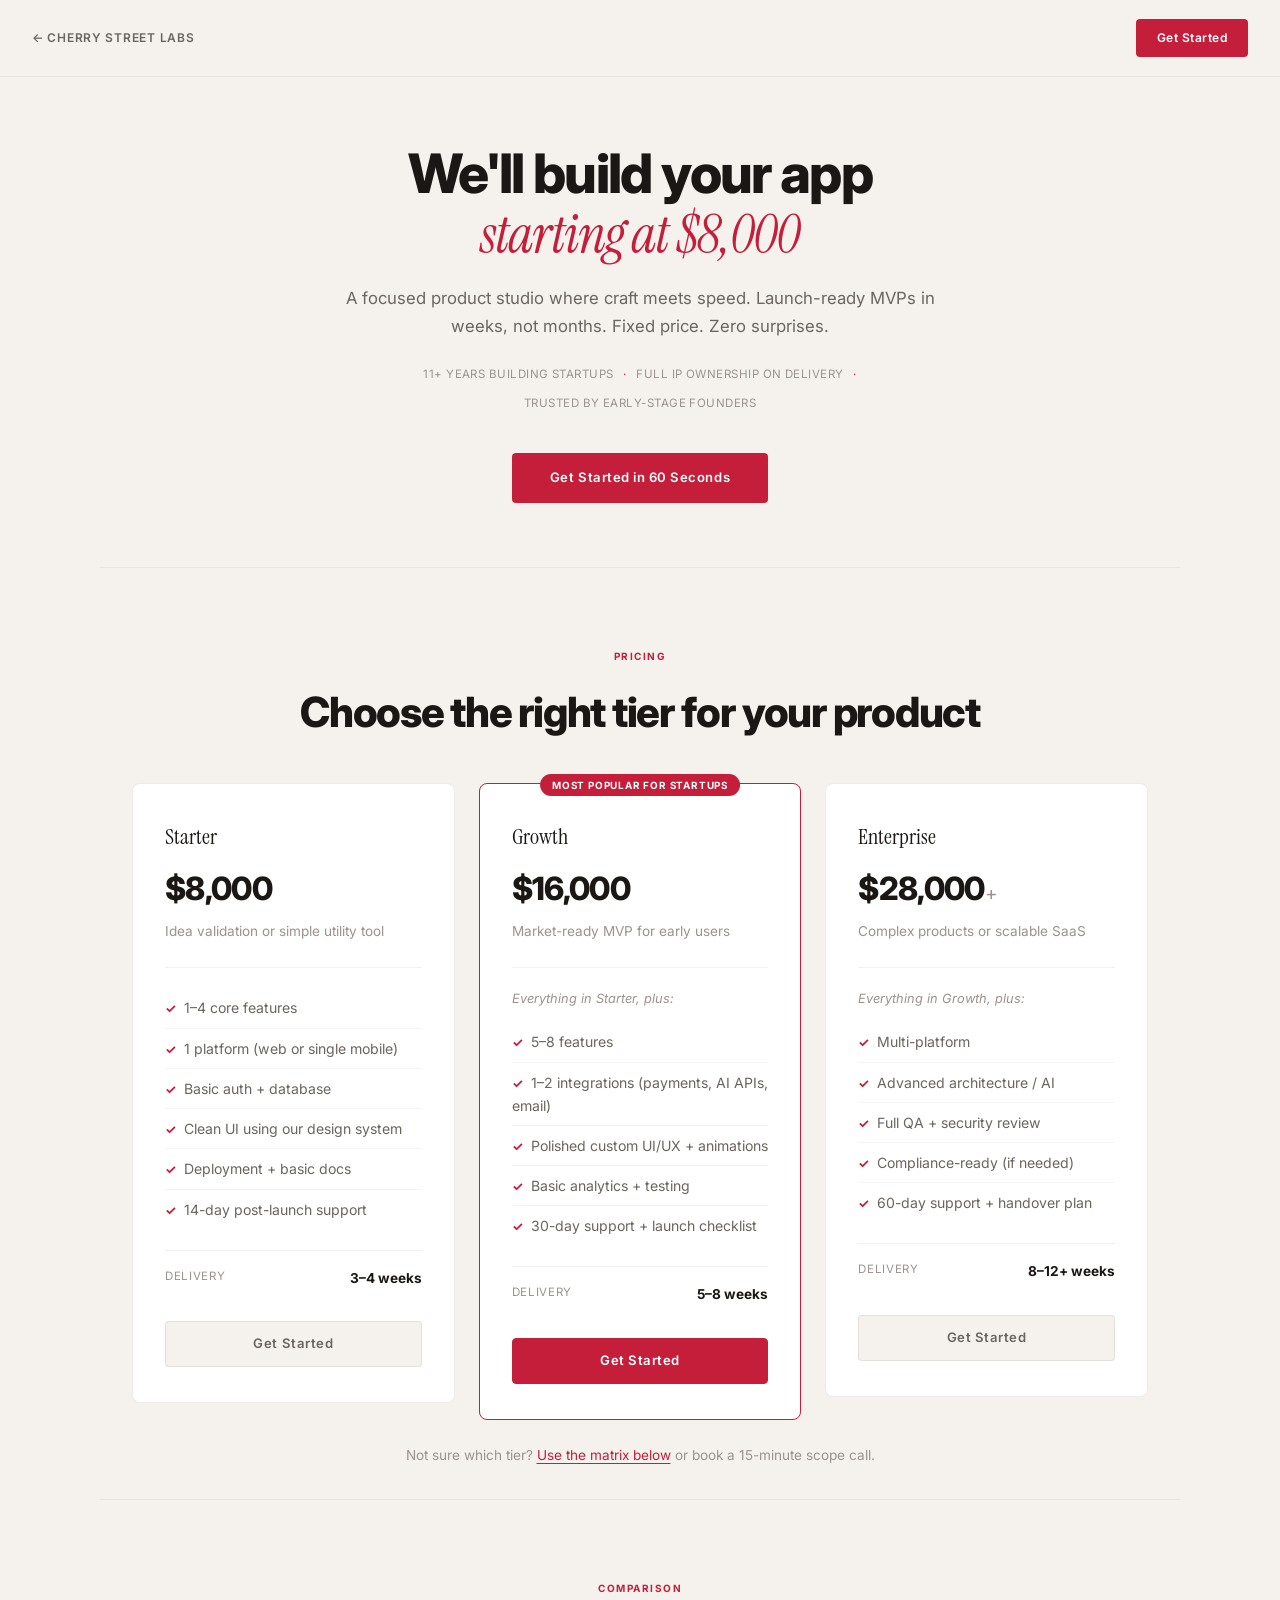
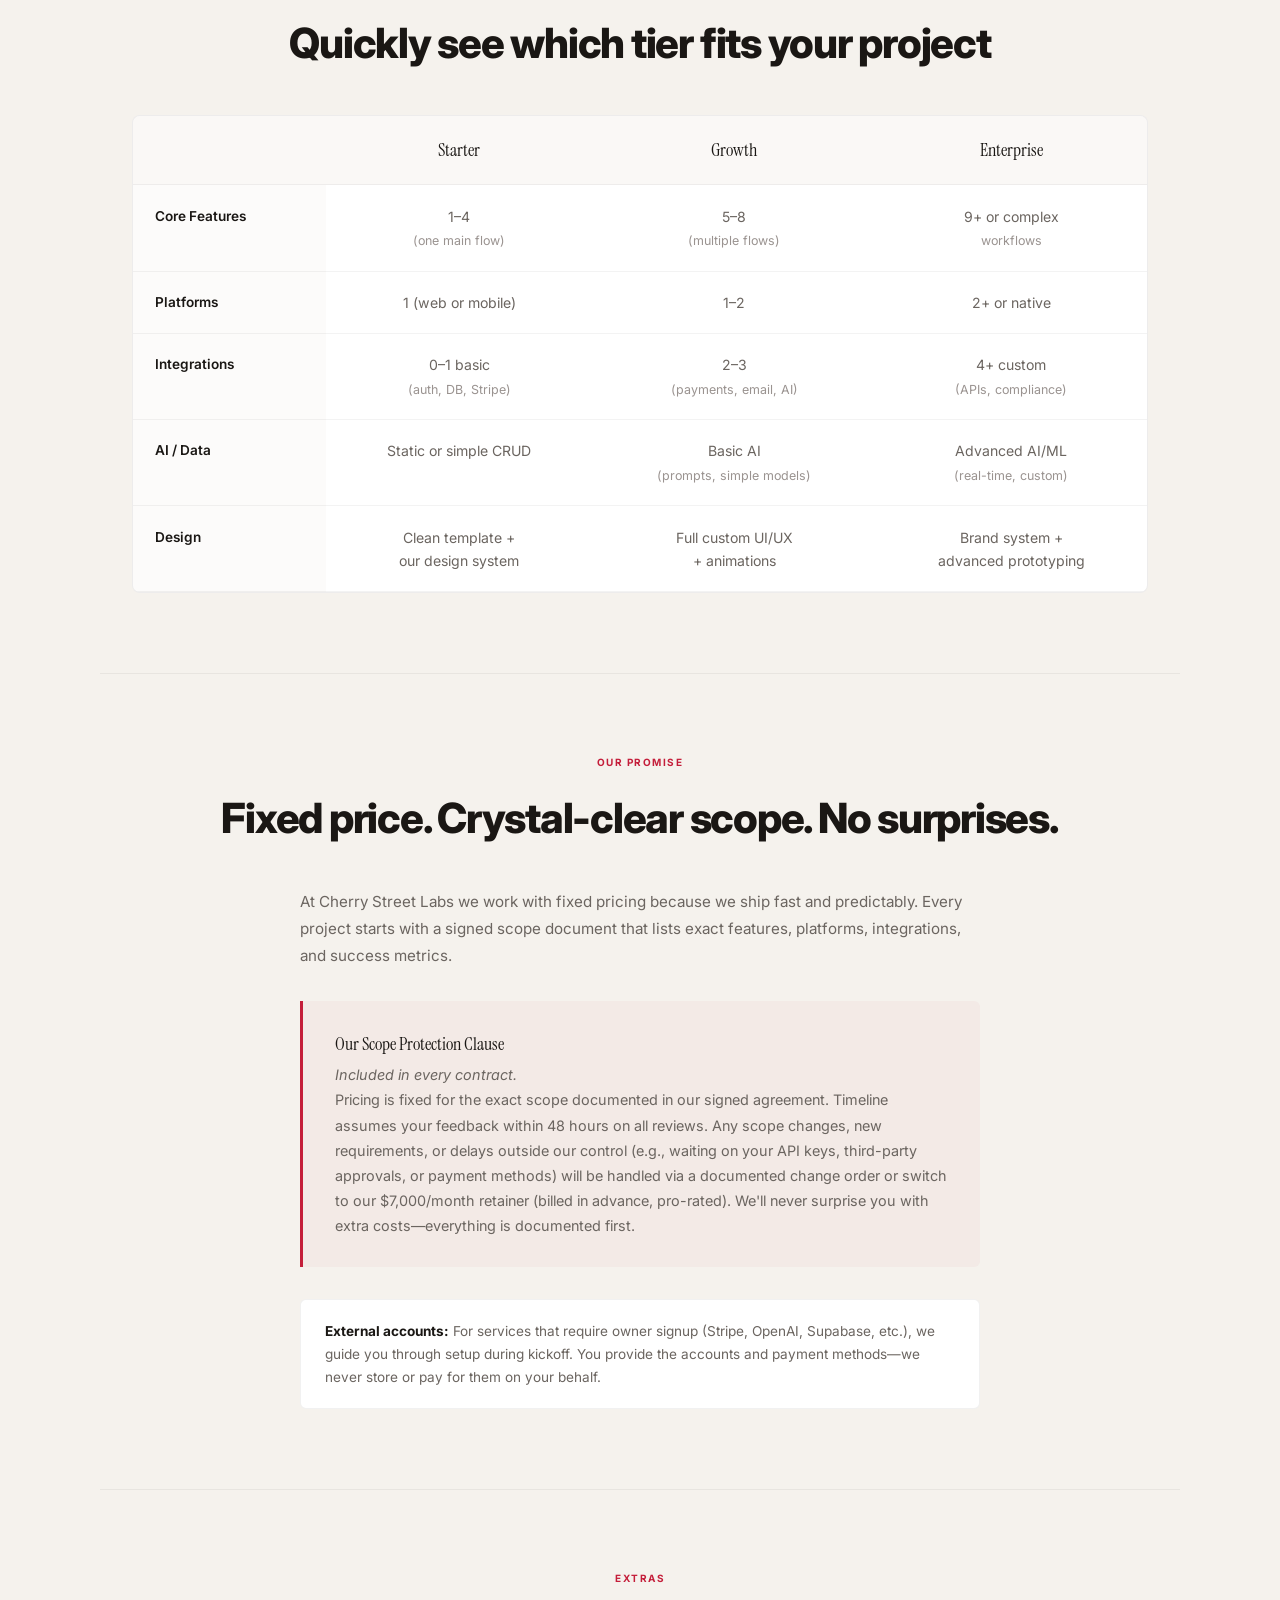
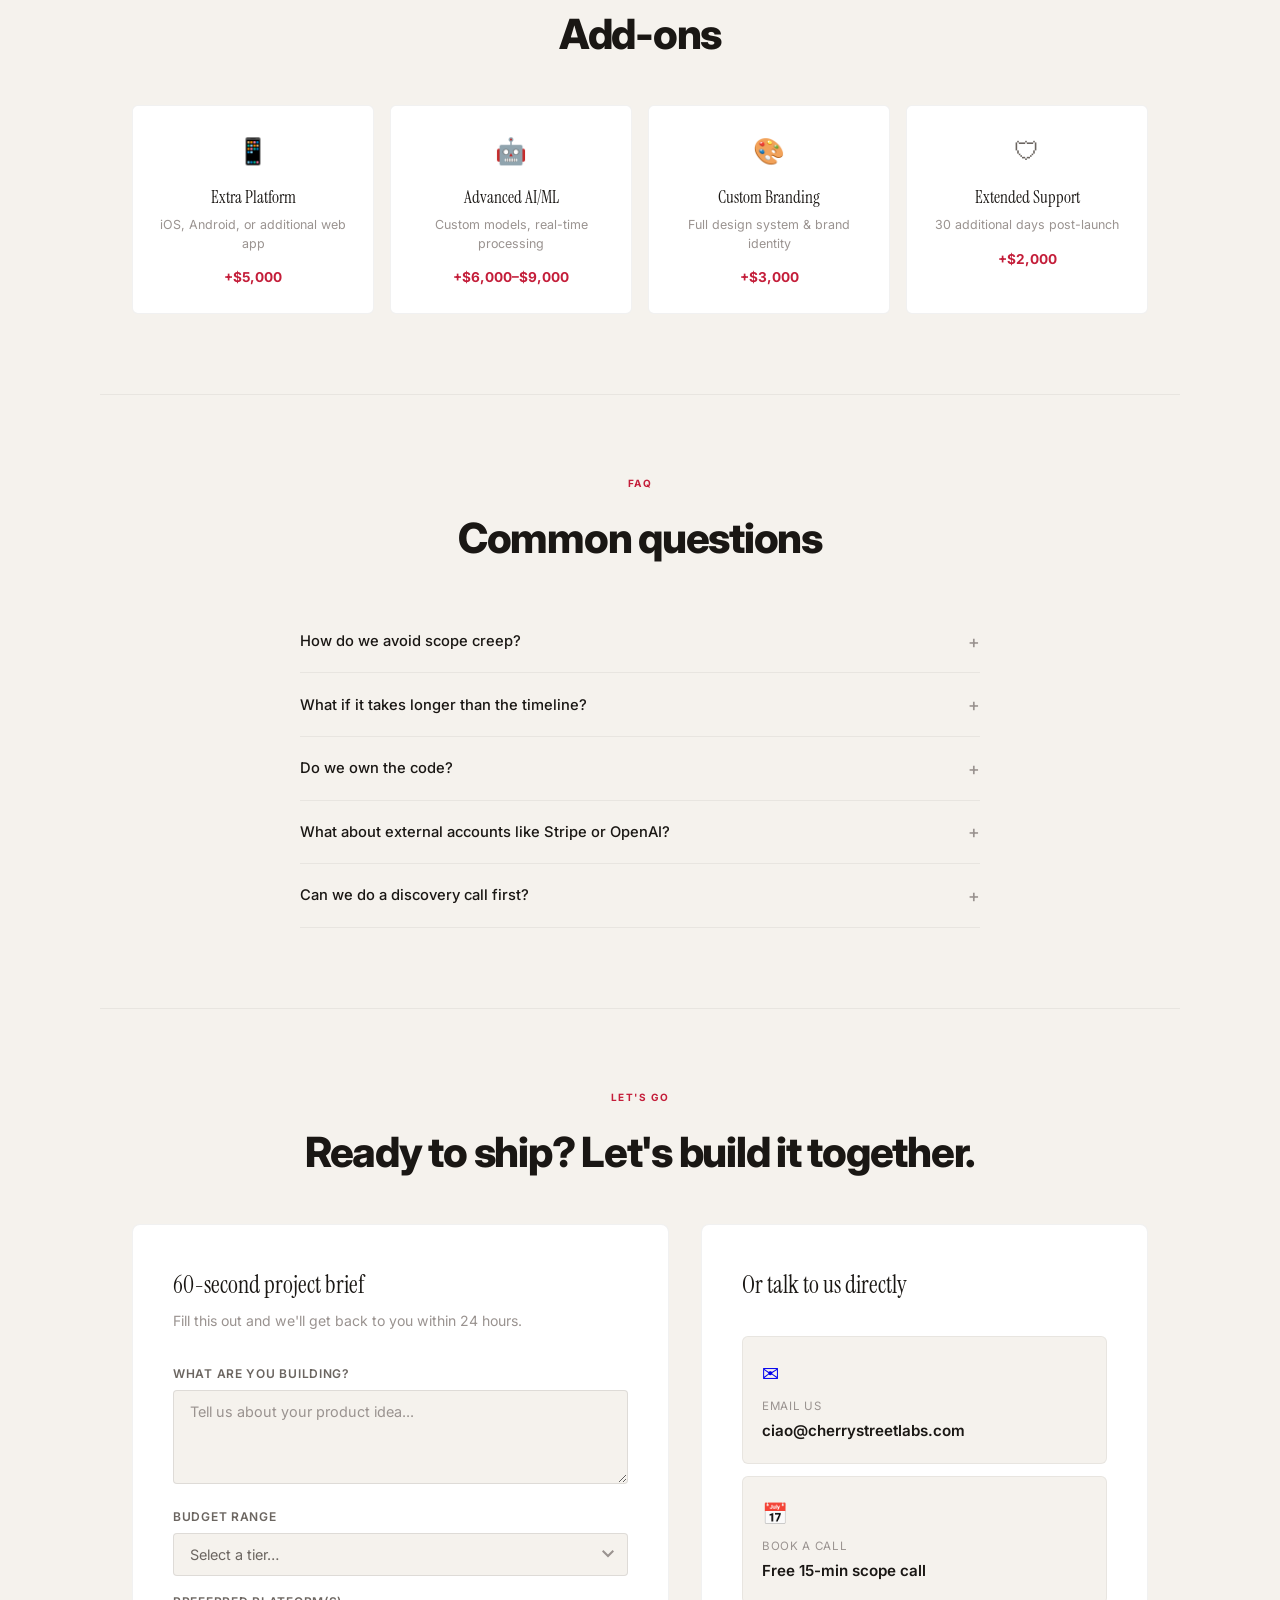
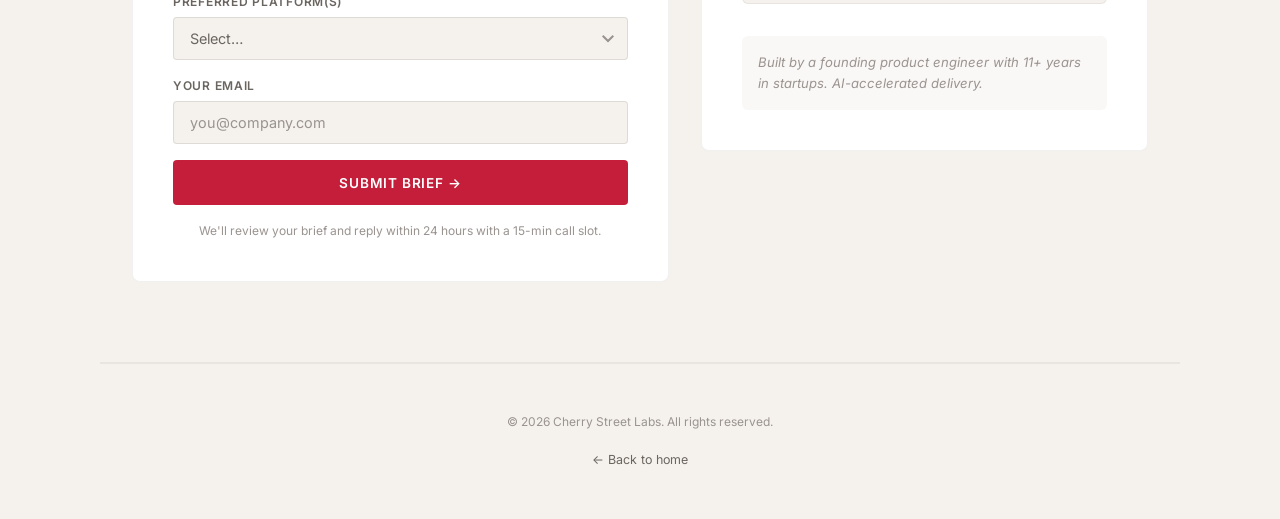
==== commit 3407ca42: "Expand Who We Are story, add partners section, update studio messaging Co-Authored-By: Claude Opus 4" ====
--- a/pricing.html
+++ b/pricing.html
@@ -23,7 +23,7 @@
   <!-- HERO -->
   <section class="pricing-hero">
     <h1 class="pricing-hero-title">We'll build your app<br><em>starting at $8,000</em></h1>
-    <p class="pricing-hero-sub">A focused product studio: one founding product engineer, a designer, and AI acceleration. Launch-ready MVPs in weeks, not months. Fixed price. Zero surprises.</p>
+    <p class="pricing-hero-sub">A focused product studio where craft meets speed. Launch-ready MVPs in weeks, not months. Fixed price. Zero surprises.</p>
     <div class="pricing-hero-trust">
       <span>11+ years building startups</span>
       <span class="trust-dot">&middot;</span>
@@ -129,49 +129,87 @@
   <section class="page-section pricing-matrix" id="matrix">
     <span class="section-label">Comparison</span>
     <h2 class="section-title">Quickly see which tier fits your project</h2>
-    <div class="matrix-table-wrapper">
-      <table class="matrix-table">
-        <thead>
-          <tr>
-            <th></th>
-            <th>Starter</th>
-            <th>Growth</th>
-            <th>Enterprise</th>
-          </tr>
-        </thead>
-        <tbody>
-          <tr>
-            <td class="matrix-criteria">Core Features</td>
-            <td>1&ndash;4<br><span class="matrix-note">(one main flow)</span></td>
-            <td>5&ndash;8<br><span class="matrix-note">(multiple flows)</span></td>
-            <td>9+ or complex<br><span class="matrix-note">workflows</span></td>
-          </tr>
-          <tr>
-            <td class="matrix-criteria">Platforms</td>
-            <td>1 (web or mobile)</td>
-            <td>1&ndash;2</td>
-            <td>2+ or native</td>
-          </tr>
-          <tr>
-            <td class="matrix-criteria">Integrations</td>
-            <td>0&ndash;1 basic<br><span class="matrix-note">(auth, DB, Stripe)</span></td>
-            <td>2&ndash;3<br><span class="matrix-note">(payments, email, AI)</span></td>
-            <td>4+ custom<br><span class="matrix-note">(APIs, compliance)</span></td>
-          </tr>
-          <tr>
-            <td class="matrix-criteria">AI / Data</td>
-            <td>Static or simple CRUD</td>
-            <td>Basic AI<br><span class="matrix-note">(prompts, simple models)</span></td>
-            <td>Advanced AI/ML<br><span class="matrix-note">(real-time, custom)</span></td>
-          </tr>
-          <tr>
-            <td class="matrix-criteria">Design</td>
-            <td>Clean template +<br>our design system</td>
-            <td>Full custom UI/UX<br>+ animations</td>
-            <td>Brand system +<br>advanced prototyping</td>
-          </tr>
-        </tbody>
-      </table>
+    <div class="matrix-section">
+      <div class="matrix-table-wrapper">
+        <table class="matrix-table">
+          <thead>
+            <tr>
+              <th></th>
+              <th>Starter</th>
+              <th>Growth</th>
+              <th>Enterprise</th>
+            </tr>
+          </thead>
+          <tbody>
+            <tr>
+              <td class="matrix-criteria">Core Features</td>
+              <td>1&ndash;4<br><span class="matrix-note">(one main flow)</span></td>
+              <td>5&ndash;8<br><span class="matrix-note">(multiple flows)</span></td>
+              <td>9+ or complex<br><span class="matrix-note">workflows</span></td>
+            </tr>
+            <tr>
+              <td class="matrix-criteria">Platforms</td>
+              <td>1 (web or mobile)</td>
+              <td>1&ndash;2</td>
+              <td>2+ or native</td>
+            </tr>
+            <tr>
+              <td class="matrix-criteria">Integrations</td>
+              <td>0&ndash;1 basic<br><span class="matrix-note">(auth, DB, Stripe)</span></td>
+              <td>2&ndash;3<br><span class="matrix-note">(payments, email, AI)</span></td>
+              <td>4+ custom<br><span class="matrix-note">(APIs, compliance)</span></td>
+            </tr>
+            <tr>
+              <td class="matrix-criteria">AI / Data</td>
+              <td>Static or simple CRUD</td>
+              <td>Basic AI<br><span class="matrix-note">(prompts, simple models)</span></td>
+              <td>Advanced AI/ML<br><span class="matrix-note">(real-time, custom)</span></td>
+            </tr>
+            <tr>
+              <td class="matrix-criteria">Design</td>
+              <td>Clean template +<br>our design system</td>
+              <td>Full custom UI/UX<br>+ animations</td>
+              <td>Brand system +<br>advanced prototyping</td>
+            </tr>
+          </tbody>
+        </table>
+      </div>
+      <div class="matrix-cards-mobile">
+        <div class="matrix-tier-card">
+          <div class="matrix-tier-card-header">Starter</div>
+          <div class="matrix-tier-card-body">
+            <div class="matrix-criterion"><span class="criterion-label">Features</span><span class="criterion-value">1–4 (one main flow)</span></div>
+            <div class="matrix-criterion"><span class="criterion-label">Platforms</span><span class="criterion-value">1 (web or mobile)</span></div>
+            <div class="matrix-criterion"><span class="criterion-label">Integrations</span><span class="criterion-value">0–1 basic</span></div>
+            <div class="matrix-criterion"><span class="criterion-label">AI / Data</span><span class="criterion-value">Static or simple CRUD</span></div>
+            <div class="matrix-criterion"><span class="criterion-label">Design</span><span class="criterion-value">Clean template + our system</span></div>
+            <div class="matrix-criterion"><span class="criterion-label">Price</span><span class="criterion-value matrix-price-accent">$8,000</span></div>
+          </div>
+        </div>
+        <div class="matrix-tier-card matrix-tier-popular">
+          <div class="popular-tag">Most Popular</div>
+          <div class="matrix-tier-card-header">Growth</div>
+          <div class="matrix-tier-card-body">
+            <div class="matrix-criterion"><span class="criterion-label">Features</span><span class="criterion-value">5–8 (multiple flows)</span></div>
+            <div class="matrix-criterion"><span class="criterion-label">Platforms</span><span class="criterion-value">1–2</span></div>
+            <div class="matrix-criterion"><span class="criterion-label">Integrations</span><span class="criterion-value">2–3 (payments, email, AI)</span></div>
+            <div class="matrix-criterion"><span class="criterion-label">AI / Data</span><span class="criterion-value">Basic AI (prompts, models)</span></div>
+            <div class="matrix-criterion"><span class="criterion-label">Design</span><span class="criterion-value">Full custom UI/UX + animations</span></div>
+            <div class="matrix-criterion"><span class="criterion-label">Price</span><span class="criterion-value matrix-price-accent">$16,000</span></div>
+          </div>
+        </div>
+        <div class="matrix-tier-card">
+          <div class="matrix-tier-card-header">Enterprise</div>
+          <div class="matrix-tier-card-body">
+            <div class="matrix-criterion"><span class="criterion-label">Features</span><span class="criterion-value">9+ or complex workflows</span></div>
+            <div class="matrix-criterion"><span class="criterion-label">Platforms</span><span class="criterion-value">2+ or native</span></div>
+            <div class="matrix-criterion"><span class="criterion-label">Integrations</span><span class="criterion-value">4+ (custom APIs, compliance)</span></div>
+            <div class="matrix-criterion"><span class="criterion-label">AI / Data</span><span class="criterion-value">Advanced AI/ML, real-time</span></div>
+            <div class="matrix-criterion"><span class="criterion-label">Design</span><span class="criterion-value">Brand system + prototyping</span></div>
+            <div class="matrix-criterion"><span class="criterion-label">Price</span><span class="criterion-value matrix-price-accent">$28,000+</span></div>
+          </div>
+        </div>
+      </div>
     </div>
   </section>
 
--- a/css/styles.css
+++ b/css/styles.css
@@ -1,5 +1,4 @@
-/* Cherry Street Labs — Flat Elegance Design System */
-
+/* Cherry Street Labs — Landing Page */
 *, *::before, *::after { margin: 0; padding: 0; box-sizing: border-box; }
 
 :root {
@@ -12,7 +11,6 @@
   --accent-hover: #A0162E;
   --border: rgba(26, 23, 20, 0.08);
   --divider: rgba(26, 23, 20, 0.06);
-  --section-gap: 140px;
 }
 
 body {
@@ -21,11 +19,7 @@
   color: var(--text);
   overflow-x: hidden;
   -webkit-font-smoothing: antialiased;
-  -moz-osx-font-smoothing: grayscale;
-}
-
-/* ===== LANDING ONLY — NO CANVAS ===== */
-main { max-width: 100%; }
+}
 
 /* ===== HERO ===== */
 .hero {
@@ -45,55 +39,42 @@
 .brand-logo {
   font-family: 'Instrument Serif', Georgia, serif;
   font-weight: 400;
-  font-size: clamp(2.8rem, 7vw, 5rem);
+  font-size: clamp(3rem, 7.5vw, 5.5rem);
   color: var(--text);
   line-height: 1.02;
   letter-spacing: -0.02em;
-  margin-bottom: 3rem;
+  margin-bottom: 2rem;
 }
 
 .brand-labs {
   display: block;
   font-style: italic;
-  font-size: 0.5em;
+  font-size: 0.48em;
   letter-spacing: 0.08em;
   color: var(--text-secondary);
-  margin-top: 0.2em;
+  margin-top: 0.15em;
 }
 
 .hero-tagline {
   font-family: 'Inter', system-ui, sans-serif;
-  font-size: clamp(1.6rem, 4vw, 2.6rem);
-  font-weight: 800;
-  color: var(--text);
-  line-height: 1.15;
-  letter-spacing: -0.03em;
-  margin-bottom: 1.5rem;
-}
-
-.tagline-price {
-  font-family: 'Instrument Serif', Georgia, serif;
-  font-style: italic;
-  color: var(--accent);
-  font-weight: 400;
-}
-
-.hero-sub {
-  font-size: 1.05rem;
-  color: var(--text-secondary);
-  line-height: 1.7;
+  font-size: clamp(1.3rem, 3vw, 1.8rem);
+  font-weight: 300;
+  color: var(--text-secondary);
+  line-height: 1.4;
   margin-bottom: 2.5rem;
-  max-width: 520px;
-  margin-left: auto;
-  margin-right: auto;
-}
-
-.hero-cta-group {
-  display: flex;
-  align-items: center;
-  justify-content: center;
-  gap: 2rem;
-}
+}
+
+.btn-text {
+  font-family: 'Inter', system-ui, sans-serif;
+  font-size: 0.85rem;
+  color: var(--text-muted);
+  text-decoration: none;
+  border-bottom: 1px solid var(--divider);
+  padding-bottom: 2px;
+  transition: color 0.3s ease, border-color 0.3s ease;
+}
+
+.btn-text:hover { color: var(--accent); border-color: var(--accent); }
 
 /* ===== BUTTONS ===== */
 .btn-primary {
@@ -111,45 +92,24 @@
   transition: background 0.3s ease, transform 0.2s ease;
 }
 
-.btn-primary:hover {
-  background: var(--accent-hover);
-  transform: translateY(-1px);
-}
-
-.btn-text {
-  font-family: 'Inter', system-ui, sans-serif;
-  font-size: 0.9rem;
-  color: var(--text-secondary);
-  text-decoration: none;
-  border-bottom: 1px solid var(--border);
-  padding-bottom: 2px;
-  transition: color 0.3s ease, border-color 0.3s ease;
-}
-
-.btn-text:hover {
-  color: var(--accent);
-  border-color: var(--accent);
-}
+.btn-primary:hover { background: var(--accent-hover); transform: translateY(-1px); }
 
 /* ===== SECTIONS ===== */
-.section {
-  padding: var(--section-gap) 2rem;
-}
-
-.section-inner {
-  max-width: 720px;
+.section { padding: 120px 2rem; }
+
+.section-inner, .who-section-inner, .cta-section-inner {
+  max-width: 1080px;
   margin: 0 auto;
 }
 
 .section-label {
   display: block;
-  font-family: 'Inter', system-ui, sans-serif;
   font-size: 10px;
   font-weight: 700;
   color: var(--accent);
   letter-spacing: 0.15em;
   text-transform: uppercase;
-  margin-bottom: 1.5rem;
+  margin-bottom: 2rem;
 }
 
 .section-headline {
@@ -166,125 +126,102 @@
   font-size: 1.05rem;
   color: var(--text-secondary);
   line-height: 1.75;
-}
-
-/* ===== VALUES GRID ===== */
-.values-grid {
+  max-width: 600px;
+}
+
+/* ===== WHO WE ARE SECTION ===== */
+.who-section {
+  background: var(--surface);
+  border-top: 1px solid var(--divider);
+  border-bottom: 1px solid var(--divider);
+}
+
+.who-section-inner { max-width: 1080px; margin: 0 auto; }
+
+.who-grid {
   display: grid;
-  grid-template-columns: repeat(3, 1fr);
-  gap: 2rem;
-  margin-top: 5rem;
-}
-
-.value-card {
-  padding: 2rem 1.5rem;
-  background: var(--surface);
-  border: 1px solid var(--border);
-  border-radius: 6px;
-  transition: border-color 0.3s ease;
-}
-
-.value-card:hover { border-color: var(--accent); }
-
-.value-icon {
-  display: block;
-  font-size: 1.4rem;
-  color: var(--accent);
-  margin-bottom: 1rem;
-  font-weight: 700;
-  font-family: 'Instrument Serif', Georgia, serif;
-}
-
-.value-title {
-  font-family: 'Inter', system-ui, sans-serif;
-  font-size: 1rem;
-  font-weight: 700;
-  color: var(--text);
-  margin-bottom: 0.5rem;
-}
-
-.value-desc {
-  font-size: 0.88rem;
-  color: var(--text-secondary);
-  line-height: 1.6;
-}
-
-/* ===== TIERS PREVIEW ===== */
-.tiers-preview { background: var(--surface); border-top: 1px solid var(--divider); border-bottom: 1px solid var(--divider); }
-
-.tiers-mini {
-  display: grid;
-  grid-template-columns: repeat(3, 1fr);
-  gap: 1.5rem;
-  margin-bottom: 3rem;
-}
-
-.tier-mini {
-  padding: 2rem;
-  background: var(--bg);
-  border: 1px solid var(--divider);
-  border-radius: 6px;
-  text-align: center;
-}
-
-.tier-mini-name {
-  font-size: 0.75rem;
-  font-weight: 700;
-  color: var(--text-muted);
-  letter-spacing: 0.1em;
-  text-transform: uppercase;
-  margin-bottom: 0.5rem;
-}
-
-.tier-popular-label { color: var(--accent); }
-
-.tier-mini-price {
+  grid-template-columns: 1fr 1fr;
+  gap: 4rem;
+  align-items: center;
+}
+
+.who-text p {
+  font-size: 1.05rem;
+  line-height: 1.75;
+  color: var(--text-secondary);
+  margin-bottom: 1.5rem;
+}
+
+.who-text p:last-of-type { margin-bottom: 2rem; }
+
+.cherry-highlight {
+  color: var(--accent);
+  font-weight: 500;
+}
+
+.who-heading {
   font-family: 'Instrument Serif', Georgia, serif;
   font-size: 1.8rem;
   color: var(--text);
-  margin-bottom: 0.5rem;
-}
-
-.tier-plus {
-  font-size: 1rem;
-  color: var(--text-muted);
   font-weight: 400;
-}
-
-.tier-mini-desc {
-  font-size: 0.82rem;
-  color: var(--text-secondary);
-  line-height: 1.5;
-}
-
-.full-width-mobile {
+  margin-bottom: 2rem;
+  line-height: 1.2;
+}
+
+.who-text .btn-primary { margin-top: 0.5rem; }
+
+.who-image-frame {
+  border-radius: 8px;
+  overflow: hidden;
+  border: 1px solid var(--divider);
+}
+
+.who-image {
+  width: 100%;
+  height: auto;
   display: block;
+  object-fit: cover;
+}
+
+/* ===== CTA SECTION ===== */
+.cta-section { text-align: center; }
+
+.cta-section-inner { max-width: 680px; margin: 0 auto; }
+
+.cta-values {
+  display: flex;
+  flex-direction: column;
+  align-items: center;
+  gap: 1rem;
+  margin-bottom: 3rem;
+  margin-top: 2.5rem;
+  text-align: left;
+}
+
+.cta-value {
+  display: flex;
+  align-items: center;
+  gap: 1rem;
+  font-size: 0.95rem;
+  color: var(--text-secondary);
+}
+
+.value-num {
+  font-family: 'Instrument Serif', Georgia, serif;
+  font-size: 1.2rem;
+  color: var(--accent);
+  flex-shrink: 0;
+}
+
+.cta-section-inner .section-body {
+  margin: 0 auto 0;
   text-align: center;
 }
 
-/* ===== FOOTER CTA ===== */
-.footer-cta {
+/* ===== FOOTER ===== */
+.landing-footer {
   text-align: center;
-  padding-bottom: 4rem;
-}
-
-.footer-cta .section-headline { margin-bottom: 1rem; }
-
-.footer-sub {
-  font-size: 1rem;
-  color: var(--text-secondary);
-  margin-bottom: 2rem;
-}
-
-.footer-cta .btn-primary {
-  padding: 1rem 3rem;
-  font-size: 0.9rem;
-}
-
-/* ===== FOOTER ===== */
-.footer {
-  text-align: center;
-  padding-top: 3rem;
+  padding: 3rem 2rem 4rem;
   border-top: 1px solid var(--divider);
 }
 
@@ -295,11 +232,21 @@
 }
 
 .footer-heritage {
-  font-size: 0.8rem;
+  font-size: 0.82rem;
+  font-family: 'Instrument Serif', Georgia, serif;
+  font-style: italic;
   color: var(--text-muted);
-  font-style: italic;
-  font-family: 'Instrument Serif', Georgia, serif;
-}
+  margin-bottom: 1rem;
+}
+
+.footer-email {
+  font-size: 0.85rem;
+  color: var(--accent);
+  text-decoration: none;
+  font-weight: 500;
+}
+
+.footer-email:hover { text-decoration: underline; }
 
 /* ===== ANIMATIONS ===== */
 @keyframes fadeUp {
@@ -309,27 +256,85 @@
 
 /* ===== MOBILE ===== */
 @media screen and (max-width: 768px) {
-  :root { --section-gap: 80px; }
+  .section { padding: 80px 1.5rem; }
   .hero { padding: 3rem 1.5rem; min-height: 90vh; }
-  .hero-inner { max-width: 100%; }
-  .brand-logo { margin-bottom: 2rem; }
-  .hero-tagline { font-size: 1.8rem; }
-  .hero-sub { font-size: 0.95rem; }
-  .hero-cta-group { gap: 1.5rem; flex-direction: column; }
-
-  .values-grid { grid-template-columns: 1fr; gap: 1rem; margin-top: 3rem; }
-  .tiers-mini { grid-template-columns: 1fr; gap: 1rem; }
-
-  .section { padding: var(--section-gap) 1.5rem; }
-  .section-inner { max-width: 100%; }
+  .hero-tagline { font-size: 1.15rem; }
+
+  .who-grid {
+    grid-template-columns: 1fr;
+    gap: 2.5rem;
+  }
+  .who-image-col { order: -1; }
+
+  .cta-values { align-items: flex-start; }
+
   .section-headline { font-size: 1.8rem; }
+}
+
+@media screen and (min-width: 1400px) {
+  :root { --section-gap: 160px; }
+  .brand-logo { font-size: 6rem; }
+  .section { padding: 140px 2rem; }
 }
 
 @media (prefers-reduced-motion: reduce) {
   * { animation: none !important; transition: none !important; }
 }
 
-@media screen and (min-width: 1400px) {
-  :root { --section-gap: 160px; }
-  .brand-logo { font-size: 5.5rem; }
-}
+/* ===== PARTNERS SECTION ===== */
+.partners-section {
+  background: #FFF;
+  border-top: 1px solid var(--divider);
+  border-bottom: 1px solid var(--divider);
+}
+
+.partners-section-inner {
+  max-width: 1080px;
+  margin: 0 auto;
+}
+
+.partners-grid {
+  display: grid;
+  grid-template-columns: repeat(auto-fill, minmax(280px, 1fr));
+  gap: 1.2rem;
+  margin-top: 2.5rem;
+}
+
+.partner-card {
+  padding: 1.5rem;
+  border: 1px solid var(--border);
+  border-radius: 6px;
+  transition: border-color 0.3s ease;
+}
+
+.partner-card:hover { border-color: var(--accent); }
+
+.partner-name {
+  font-family: 'Inter', system-ui, sans-serif;
+  font-size: 1rem;
+  font-weight: 700;
+  color: var(--text);
+  margin-bottom: 0.5rem;
+}
+
+.partner-desc {
+  font-size: 0.85rem;
+  color: var(--text-secondary);
+  line-height: 1.6;
+  margin-bottom: 0.8rem;
+}
+
+.partner-link {
+  font-size: 0.8rem;
+  font-weight: 500;
+  color: var(--accent);
+  text-decoration: none;
+  transition: opacity 0.3s ease;
+}
+
+.partner-link:hover { opacity: 0.7; }
+
+@media screen and (max-width: 768px) {
+  .partners-section { padding: 80px 1.5rem; }
+  .partners-grid { grid-template-columns: 1fr; gap: 1rem; }
+}
--- a/css/pricing.css
+++ b/css/pricing.css
@@ -114,7 +114,7 @@
 .pricing-cta-button:hover { background: #A0162E; }
 
 /* ===== SECTIONS ===== */
-.pricing-page .section-label {
+.section-label {
   display: block;
   font-size: 10px;
   font-weight: 700;
@@ -239,7 +239,7 @@
 
 .tier-features li:last-child { border-bottom: none; }
 
-.tier-features li::before { content: "\2713"; color: #C41E3A; margin-right: 0.5rem; font-weight: 700; font-size: 0.8rem; }
+.tier-features li::before { content: "✓"; color: #C41E3A; margin-right: 0.5rem; font-weight: 700; font-size: 0.8rem; }
 
 .tier-timeline {
   display: flex;
@@ -281,7 +281,9 @@
 
 .pricing-note a { color: #C41E3A; text-decoration: underline; text-underline-offset: 3px; }
 
-/* ===== MATRIX ===== */
+/* ===== MATRIX TABLE (Desktop) ===== */
+.matrix-section { }
+
 .matrix-table-wrapper {
   overflow-x: auto;
   border-radius: 8px;
@@ -289,6 +291,76 @@
   background: #FFF;
 }
 
+/* ===== MATRIX MOBILE CARDS (Mobile) ===== */
+.matrix-cards-mobile { display: none; }
+
+@media screen and (max-width: 768px) {
+  .matrix-table-wrapper { display: none; }
+  .matrix-cards-mobile { display: flex; flex-direction: column; gap: 1rem; }
+}
+
+.matrix-tier-card {
+  background: #FFF;
+  border: 1px solid rgba(26, 23, 20, 0.08);
+  border-radius: 8px;
+  overflow: hidden;
+  position: relative;
+}
+
+.matrix-tier-card-header {
+  font-family: 'Instrument Serif', Georgia, serif;
+  font-size: 1.2rem;
+  color: #1A1714;
+  padding: 1.2rem 1.5rem;
+  border-bottom: 1px solid rgba(26, 23, 20, 0.06);
+}
+
+.matrix-tier-card-body { padding: 0 1.5rem 1.2rem; }
+
+.matrix-criterion {
+  display: flex;
+  justify-content: space-between;
+  align-items: baseline;
+  padding: 0.6rem 0;
+  border-bottom: 1px solid rgba(26, 23, 20, 0.04);
+}
+
+.matrix-criterion:last-child { border-bottom: none; }
+
+.criterion-label {
+  font-size: 0.78rem;
+  color: #9A9390;
+  font-weight: 500;
+  text-transform: uppercase;
+  letter-spacing: 0.04em;
+  flex-shrink: 0;
+}
+
+.criterion-value {
+  font-size: 0.88rem;
+  color: #1A1714;
+  text-align: right;
+  flex: 1;
+  padding-left: 1rem;
+}
+
+.matrix-price-accent { color: #C41E3A !important; font-weight: 700; font-size: 1rem !important; }
+
+.popular-tag {
+  position: absolute;
+  top: 12px;
+  right: 12px;
+  background: #C41E3A;
+  color: #fff;
+  font-size: 0.6rem;
+  font-weight: 700;
+  padding: 2px 10px;
+  border-radius: 20px;
+  letter-spacing: 0.06em;
+  text-transform: uppercase;
+}
+
+/* ===== TABLE STYLES ===== */
 .matrix-table { width: 100%; border-collapse: collapse; font-size: 0.88rem; }
 
 .matrix-table th, .matrix-table td {
@@ -453,12 +525,6 @@
 .form-submit-btn:hover { background: #A0162E; }
 .form-note { font-size: 0.75rem; color: #9A9390; text-align: center; margin-top: 1rem; }
 
-/* Form success */
-.form-success { text-align: center; padding: 2rem 0; }
-.form-success h4 { font-family: 'Instrument Serif', Georgia, serif; font-size: 1.3rem; color: #1A1714; margin-bottom: 0.5rem; }
-.form-success p { font-size: 0.9rem; color: #6B6560; line-height: 1.6; }
-
-/* Contact card */
 .contact-card h3 { margin-bottom: 2rem; }
 .contact-methods { display: flex; flex-direction: column; gap: 0.8rem; margin-bottom: 2rem; }
 
@@ -501,7 +567,6 @@
   .matrix-table th, .matrix-table td { padding: 0.7rem 0.8rem; font-size: 0.8rem; }
 }
 
-/* ===== ACCESSIBILITY ===== */
 @media (prefers-reduced-motion: reduce) {
   *, *::before, *::after { animation-duration: 0.01ms !important; transition-duration: 0.01ms !important; }
 }
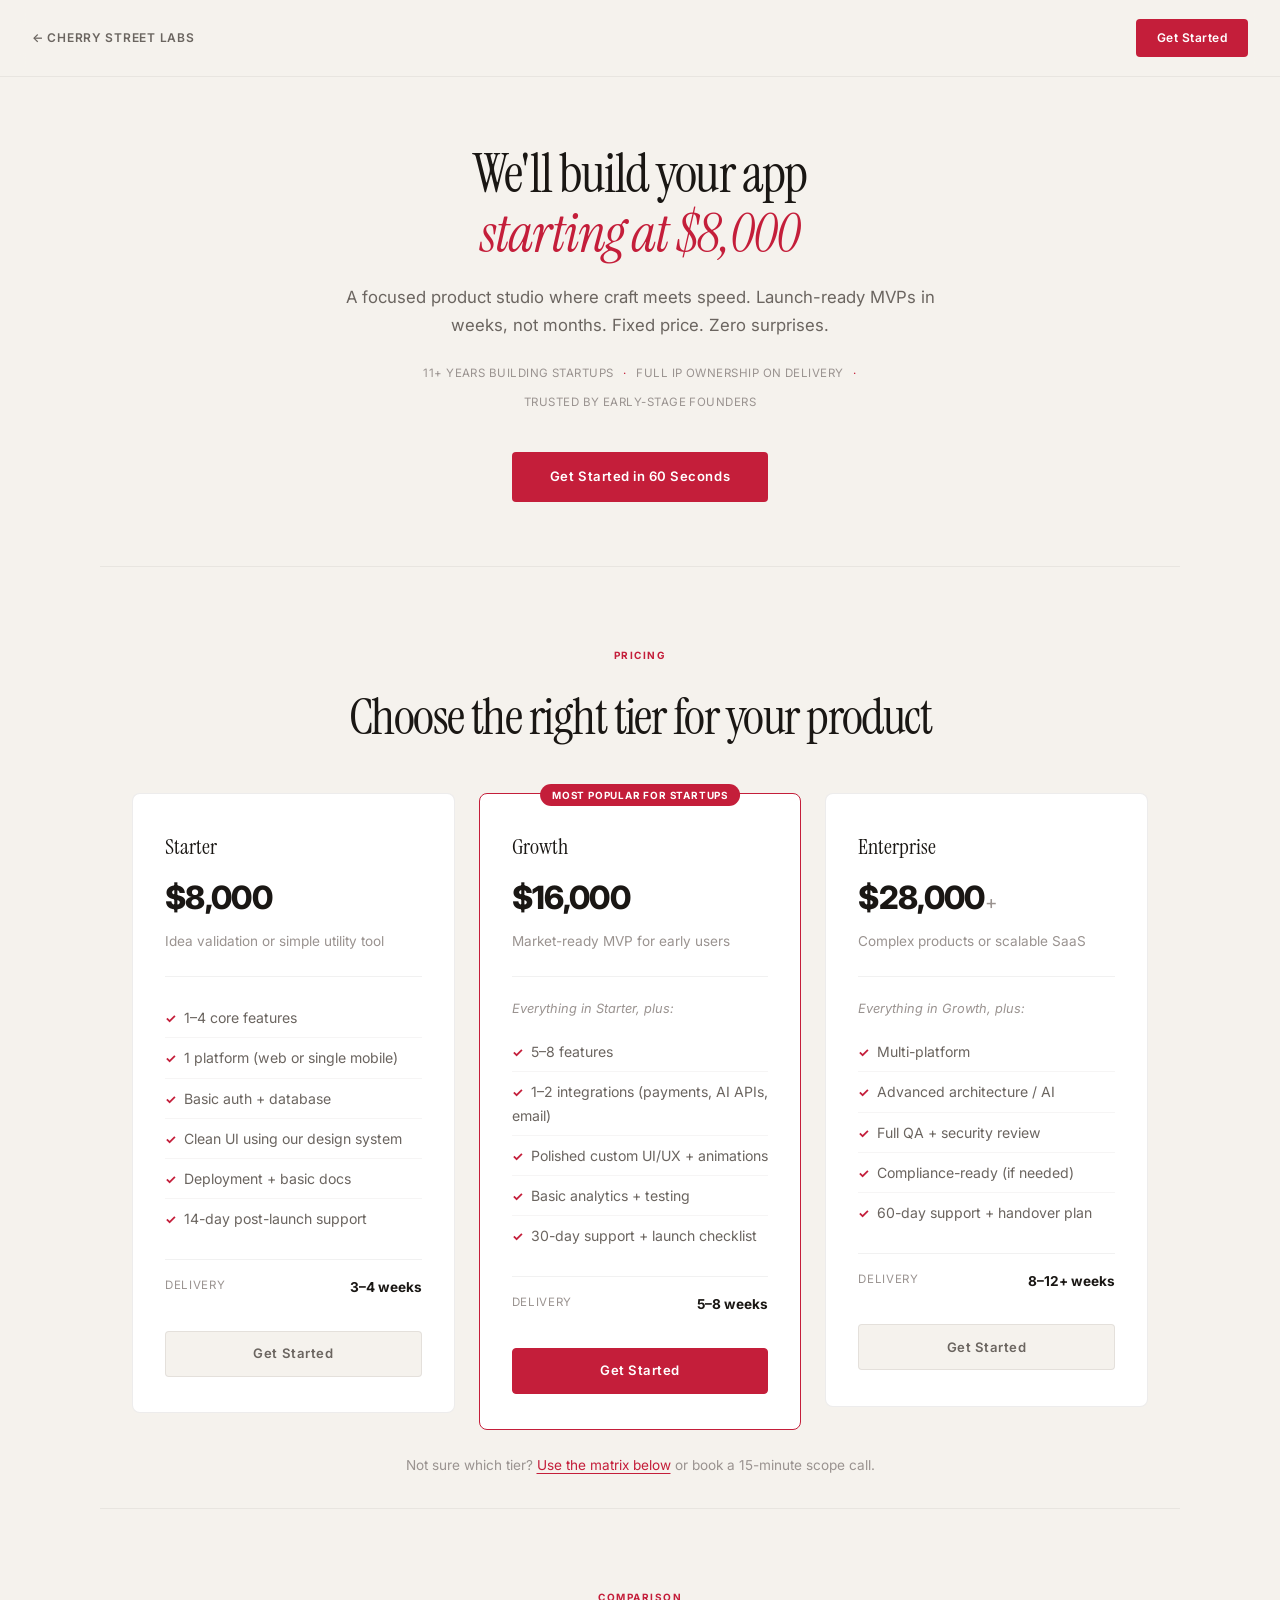
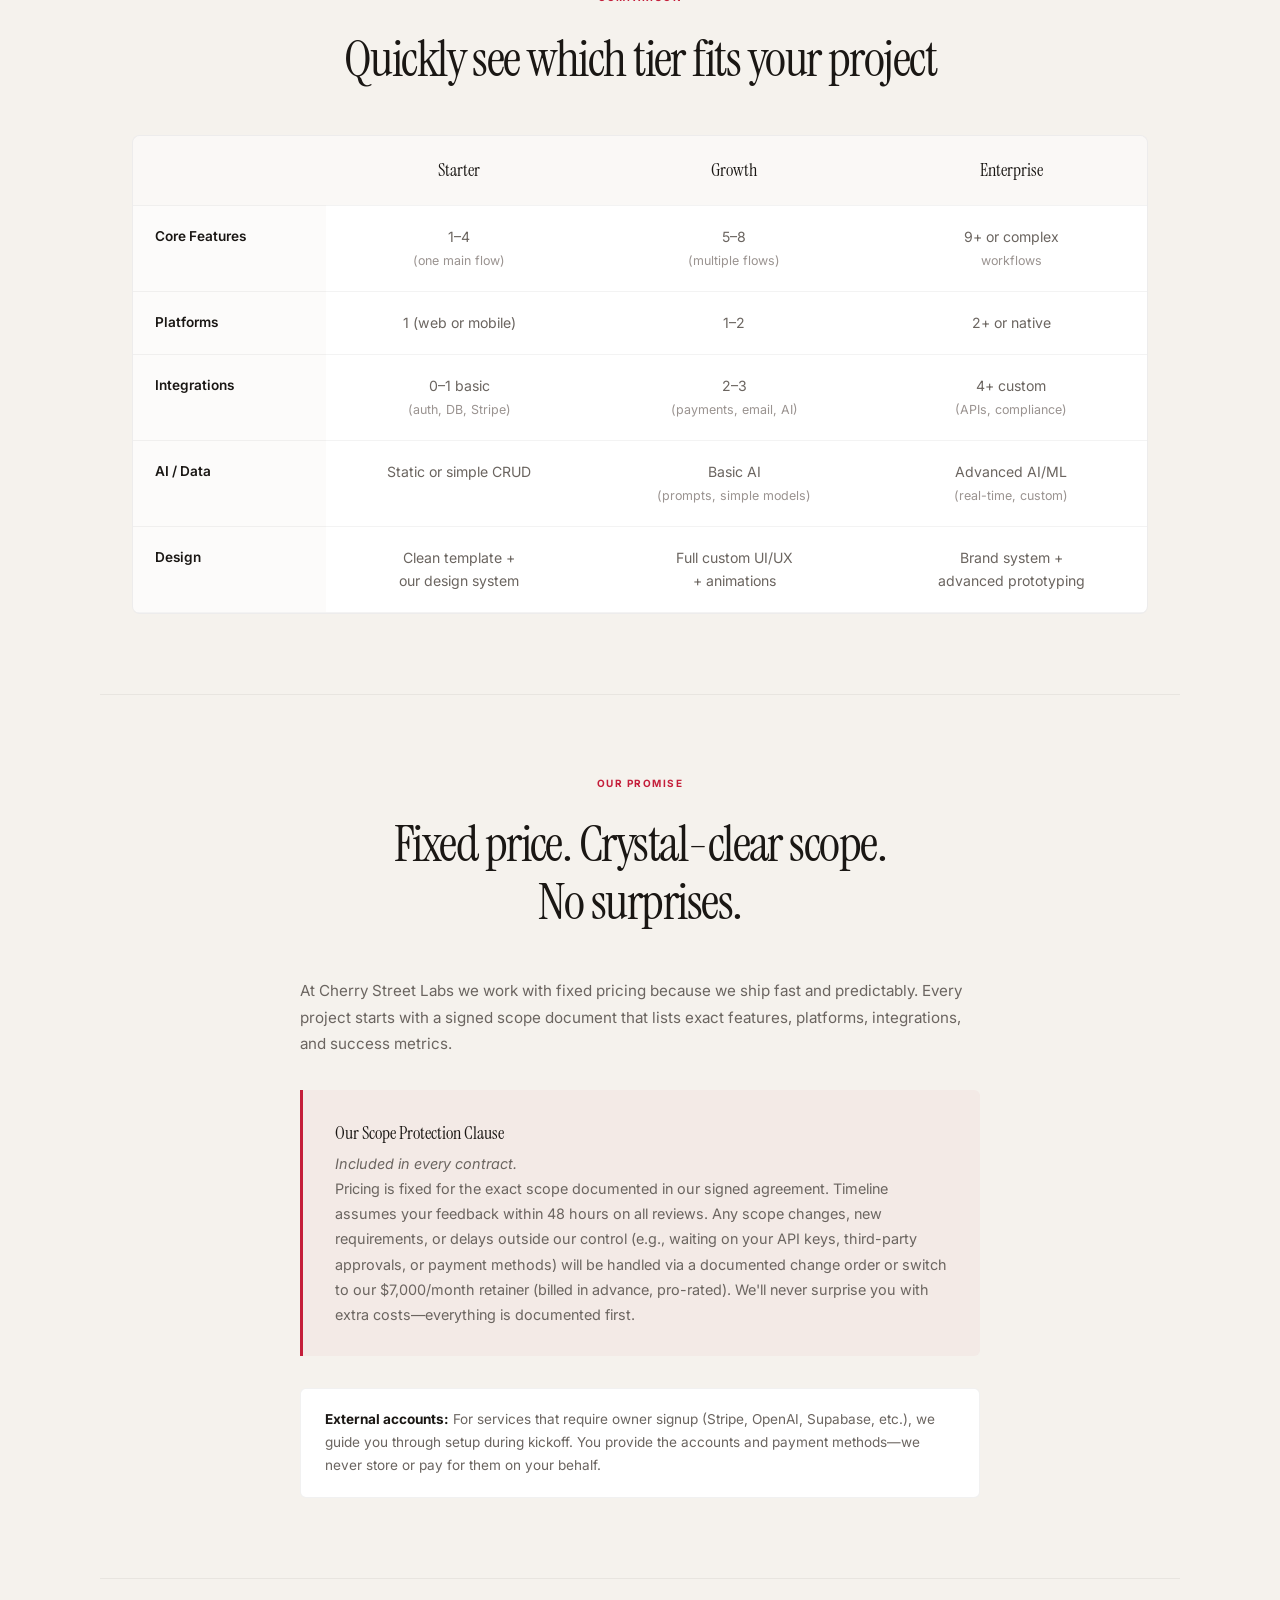
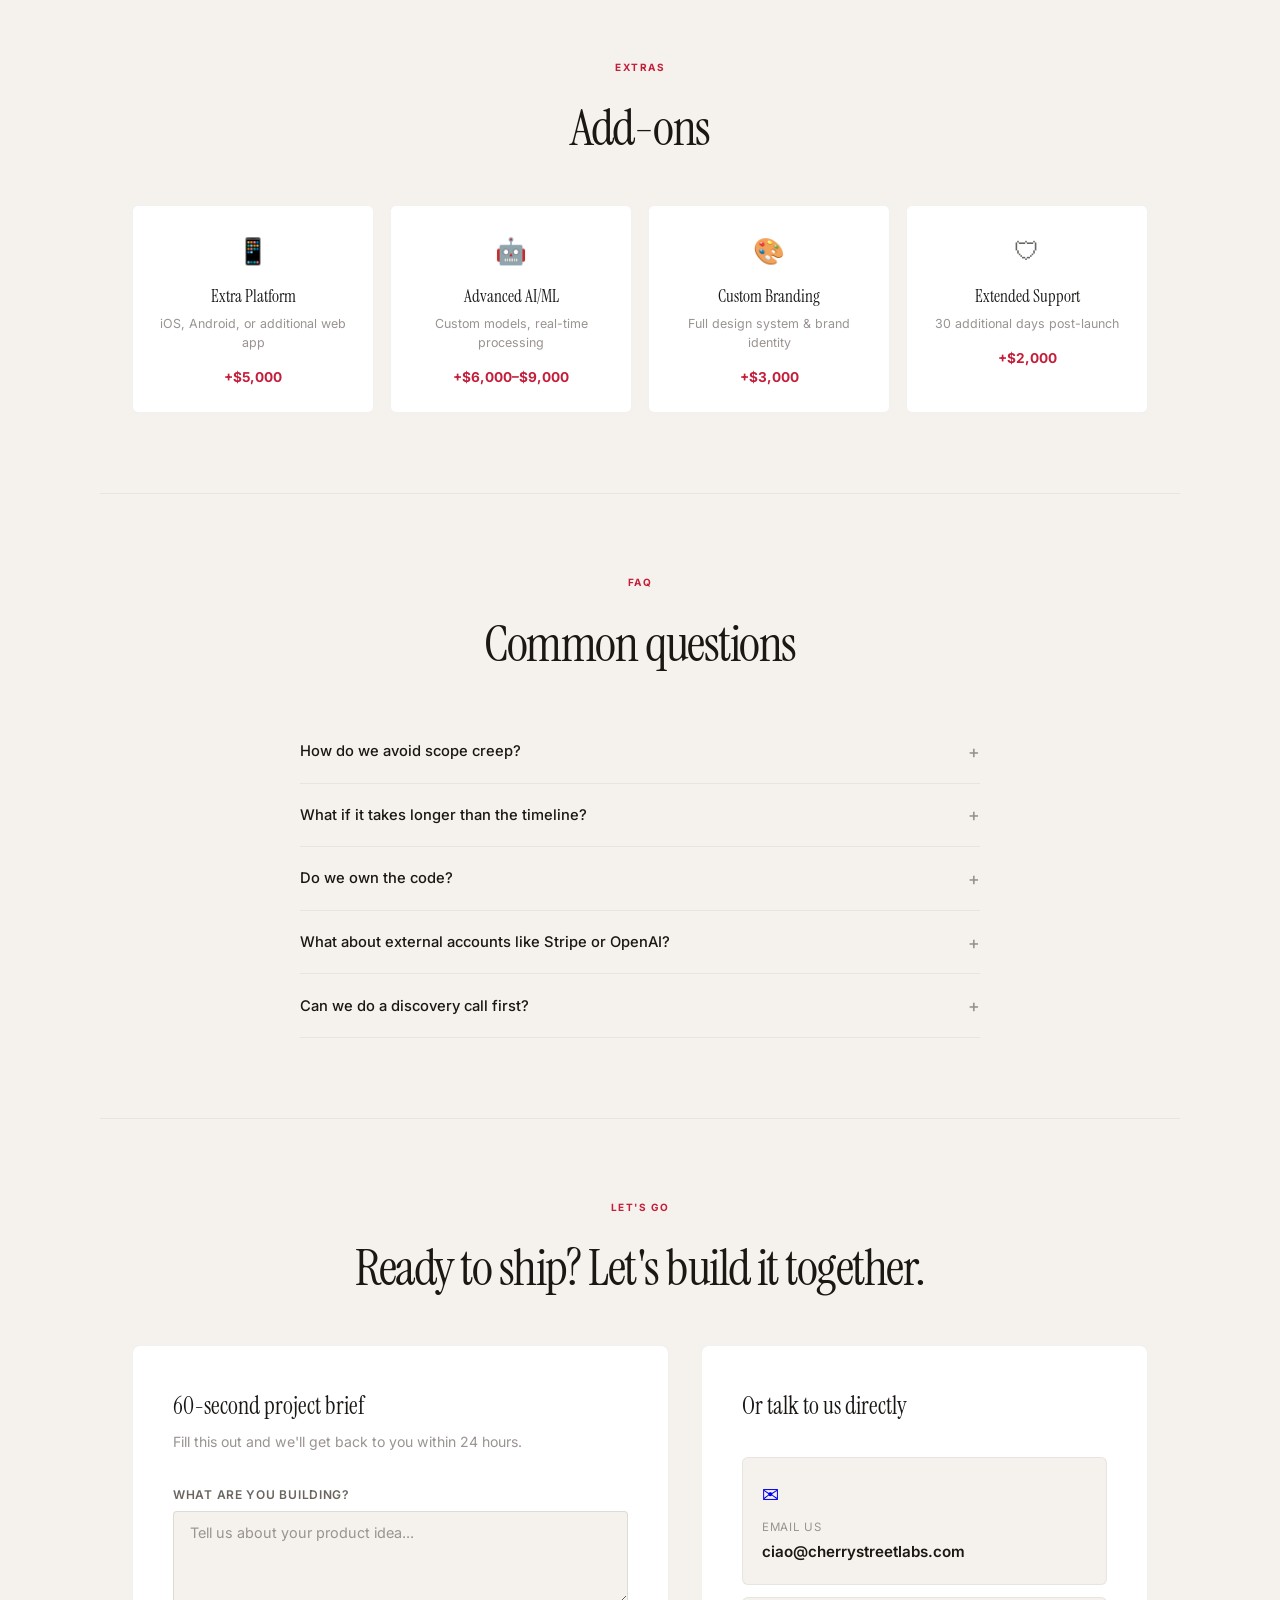
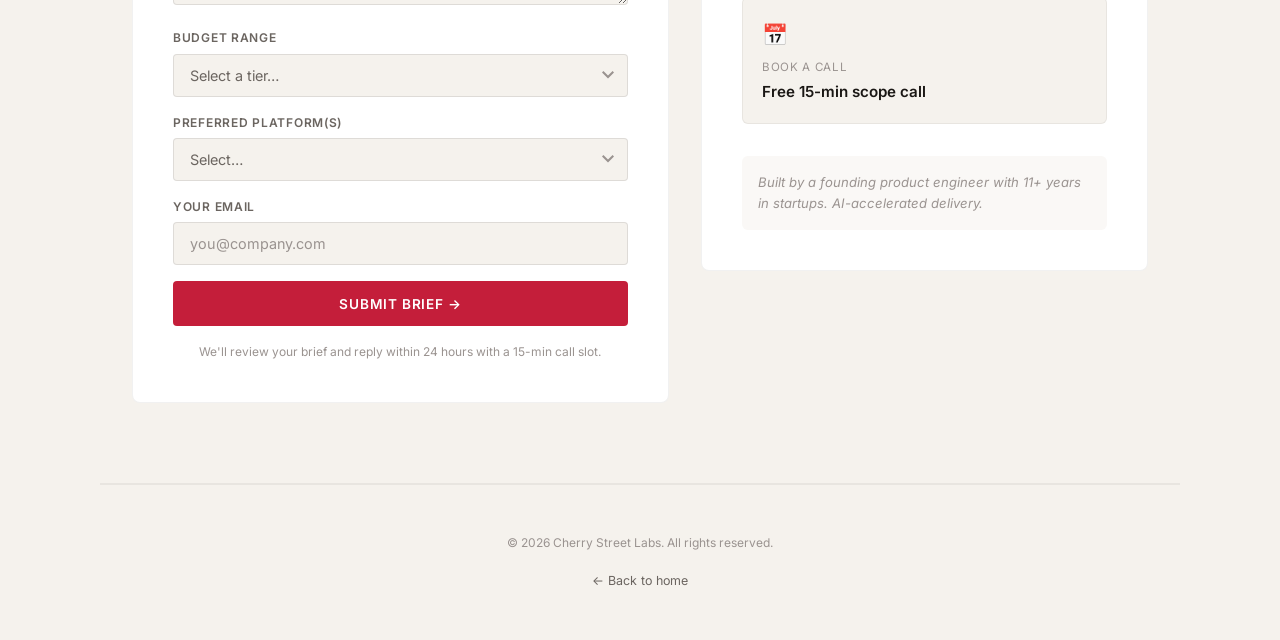
==== commit 8cc5b75e: "Add subtle scroll animations + fix 'no surprises' mobile line break" ====
--- a/pricing.html
+++ b/pricing.html
@@ -22,24 +22,24 @@
 
   <!-- HERO -->
   <section class="pricing-hero">
-    <h1 class="pricing-hero-title">We'll build your app<br><em>starting at $8,000</em></h1>
-    <p class="pricing-hero-sub">A focused product studio where craft meets speed. Launch-ready MVPs in weeks, not months. Fixed price. Zero surprises.</p>
-    <div class="pricing-hero-trust">
+    <h1 class="pricing-hero-title fade-item">We'll build your app<br><em>starting at $8,000</em></h1>
+    <p class="pricing-hero-sub fade-item">A focused product studio where craft meets speed. Launch-ready MVPs in weeks, not months. Fixed price. Zero surprises.</p>
+    <div class="pricing-hero-trust fade-item">
       <span>11+ years building startups</span>
       <span class="trust-dot">&middot;</span>
       <span>Full IP ownership on delivery</span>
       <span class="trust-dot">&middot;</span>
       <span>Trusted by early-stage founders</span>
     </div>
-    <a href="#get-started" class="pricing-cta-button">Get Started in 60 Seconds</a>
+    <a href="#get-started" class="pricing-cta-button fade-item">Get Started in 60 Seconds</a>
   </section>
 
   <div class="section-divider"></div>
 
   <!-- PRICING TIERS -->
   <section class="page-section pricing-tiers" id="pricing">
-    <span class="section-label">Pricing</span>
-    <h2 class="section-title">Choose the right tier for your product</h2>
+    <span class="section-label fade-item">Pricing</span>
+    <h2 class="section-title fade-item">Choose the right tier for your product</h2>
 
     <div class="tier-grid">
 
@@ -127,8 +127,8 @@
 
   <!-- MATRIX -->
   <section class="page-section pricing-matrix" id="matrix">
-    <span class="section-label">Comparison</span>
-    <h2 class="section-title">Quickly see which tier fits your project</h2>
+    <span class="section-label fade-item">Comparison</span>
+    <h2 class="section-title fade-item">Quickly see which tier fits your project</h2>
     <div class="matrix-section">
       <div class="matrix-table-wrapper">
         <table class="matrix-table">
@@ -217,8 +217,8 @@
 
   <!-- SCOPE -->
   <section class="page-section scope-section">
-    <span class="section-label">Our promise</span>
-    <h2 class="section-title">Fixed price. Crystal-clear scope. No surprises.</h2>
+    <span class="section-label fade-item">Our promise</span>
+    <h2 class="section-title fade-item">Fixed price. Crystal-clear scope.<br>No surprises.</h2>
     <div class="scope-content">
       <p>At Cherry Street Labs we work with fixed pricing because we ship fast and predictably. Every project starts with a signed scope document that lists exact features, platforms, integrations, and success metrics.</p>
 
@@ -238,8 +238,8 @@
 
   <!-- ADD-ONS -->
   <section class="page-section addons-section">
-    <span class="section-label">Extras</span>
-    <h2 class="section-title">Add-ons</h2>
+    <span class="section-label fade-item">Extras</span>
+    <h2 class="section-title fade-item">Add-ons</h2>
     <div class="addons-grid">
       <div class="addon-card">
         <div class="addon-icon">&#x1F4F1;</div>
@@ -272,8 +272,8 @@
 
   <!-- FAQ -->
   <section class="page-section faq-section">
-    <span class="section-label">FAQ</span>
-    <h2 class="section-title">Common questions</h2>
+    <span class="section-label fade-item">FAQ</span>
+    <h2 class="section-title fade-item">Common questions</h2>
     <div class="faq-list">
       <div class="faq-item">
         <button class="faq-question">How do we avoid scope creep?<span class="faq-icon">+</span></button>
@@ -302,8 +302,8 @@
 
   <!-- GET STARTED -->
   <section class="page-section" id="get-started">
-    <span class="section-label">Let's go</span>
-    <h2 class="section-title">Ready to ship? Let's build it together.</h2>
+    <span class="section-label fade-item">Let's go</span>
+    <h2 class="section-title fade-item">Ready to ship? Let's build it together.</h2>
     <div class="get-started-grid">
 
       <!-- LEFT: 60-Second Brief Form -->
@@ -373,5 +373,24 @@
   </footer>
 
   <script src="js/pricing.js"></script>
+
+  <script>
+  (function() {
+      if (window.matchMedia('(prefers-reduced-motion: reduce)').matches) return;
+      var items = document.querySelectorAll('.fade-item');
+      items.forEach(function(el) {
+          var observer = new IntersectionObserver(function(entries) {
+              entries.forEach(function(e) {
+                  if (e.isIntersecting) {
+                      el.classList.add('visible');
+                      observer.unobserve(el);
+                  }
+              });
+          }, { threshold: 0.1 });
+          observer.observe(el);
+      });
+  })();
+  </script>
+
 </body>
 </html>
--- a/css/styles.css
+++ b/css/styles.css
@@ -33,7 +33,7 @@
 .hero-inner {
   max-width: 680px;
   text-align: center;
-  animation: fadeUp 0.8s cubic-bezier(0.16, 1, 0.3, 1) both;
+  animation: fadeUp 1s cubic-bezier(0.16, 1, 0.3, 1) both;
 }
 
 .brand-logo {
@@ -62,6 +62,7 @@
   color: var(--text-secondary);
   line-height: 1.4;
   margin-bottom: 2.5rem;
+  animation: fadeUp 1s cubic-bezier(0.16, 1, 0.3, 1) 0.2s both;
 }
 
 .btn-text {
@@ -72,6 +73,7 @@
   border-bottom: 1px solid var(--divider);
   padding-bottom: 2px;
   transition: color 0.3s ease, border-color 0.3s ease;
+  animation: fadeUp 1s cubic-bezier(0.16, 1, 0.3, 1) 0.4s both;
 }
 
 .btn-text:hover { color: var(--accent); border-color: var(--accent); }
@@ -97,7 +99,7 @@
 /* ===== SECTIONS ===== */
 .section { padding: 120px 2rem; }
 
-.section-inner, .who-section-inner, .cta-section-inner {
+.section-inner, .who-section-inner, .cta-section-inner, .partners-section-inner {
   max-width: 1080px;
   margin: 0 auto;
 }
@@ -113,11 +115,11 @@
 }
 
 .section-headline {
-  font-family: 'Inter', system-ui, sans-serif;
-  font-size: clamp(2rem, 4vw, 3rem);
-  font-weight: 800;
-  color: var(--text);
-  letter-spacing: -0.03em;
+  font-family: 'Instrument Serif', Georgia, serif;
+  font-size: clamp(2.4rem, 5vw, 3.5rem);
+  font-weight: 400;
+  color: var(--text);
+  letter-spacing: -0.02em;
   line-height: 1.12;
   margin-bottom: 1.5rem;
 }
@@ -218,6 +220,54 @@
   text-align: center;
 }
 
+/* ===== PARTNERS SECTION ===== */
+.partners-section {
+  background: #FFF;
+  border-top: 1px solid var(--divider);
+  border-bottom: 1px solid var(--divider);
+}
+
+.partners-grid {
+  display: grid;
+  grid-template-columns: repeat(auto-fill, minmax(280px, 1fr));
+  gap: 1.2rem;
+  margin-top: 2.5rem;
+}
+
+.partner-card {
+  padding: 1.5rem;
+  border: 1px solid var(--border);
+  border-radius: 6px;
+  transition: border-color 0.3s ease;
+}
+
+.partner-card:hover { border-color: var(--accent); }
+
+.partner-name {
+  font-family: 'Inter', system-ui, sans-serif;
+  font-size: 1rem;
+  font-weight: 700;
+  color: var(--text);
+  margin-bottom: 0.5rem;
+}
+
+.partner-desc {
+  font-size: 0.85rem;
+  color: var(--text-secondary);
+  line-height: 1.6;
+  margin-bottom: 0.8rem;
+}
+
+.partner-link {
+  font-size: 0.8rem;
+  font-weight: 500;
+  color: var(--accent);
+  text-decoration: none;
+  transition: opacity 0.3s ease;
+}
+
+.partner-link:hover { opacity: 0.7; }
+
 /* ===== FOOTER ===== */
 .landing-footer {
   text-align: center;
@@ -250,91 +300,59 @@
 
 /* ===== ANIMATIONS ===== */
 @keyframes fadeUp {
-  from { opacity: 0; transform: translateY(20px); }
+  from { opacity: 0; transform: translateY(24px); }
   to { opacity: 1; transform: translateY(0); }
 }
+
+/* Scroll-triggered fade-in */
+.fade-item {
+  opacity: 0;
+  transform: translateY(28px);
+  transition: opacity 0.7s cubic-bezier(0.16, 1, 0.3, 1), transform 0.7s cubic-bezier(0.16, 1, 0.3, 1);
+}
+
+.fade-item.visible {
+  opacity: 1;
+  transform: translateY(0);
+}
+
+/* Stagger delays */
+.fade-item:nth-child(1) { transition-delay: 0s; }
+.fade-item:nth-child(2) { transition-delay: 0.08s; }
+.fade-item:nth-child(3) { transition-delay: 0.16s; }
+.fade-item:nth-child(4) { transition-delay: 0.24s; }
+.fade-item:nth-child(5) { transition-delay: 0.32s; }
+.fade-item:nth-child(6) { transition-delay: 0.4s; }
 
 /* ===== MOBILE ===== */
 @media screen and (max-width: 768px) {
-  .section { padding: 80px 1.5rem; }
+  :root { --section-gap: 80px; }
+  .section { padding: var(--section-gap) 1.5rem; }
+  
   .hero { padding: 3rem 1.5rem; min-height: 90vh; }
+  .hero-inner { max-width: 100%; }
   .hero-tagline { font-size: 1.15rem; }
-
+  
   .who-grid {
     grid-template-columns: 1fr;
     gap: 2.5rem;
   }
   .who-image-col { order: -1; }
-
+  
   .cta-values { align-items: flex-start; }
-
-  .section-headline { font-size: 1.8rem; }
+  
+  .section-headline { font-size: 2.2rem; }
+
+  .partners-grid { grid-template-columns: 1fr; gap: 1rem; }
 }
 
 @media screen and (min-width: 1400px) {
-  :root { --section-gap: 160px; }
   .brand-logo { font-size: 6rem; }
   .section { padding: 140px 2rem; }
+  .section-headline { font-size: 4rem; }
 }
 
 @media (prefers-reduced-motion: reduce) {
   * { animation: none !important; transition: none !important; }
-}
-
-/* ===== PARTNERS SECTION ===== */
-.partners-section {
-  background: #FFF;
-  border-top: 1px solid var(--divider);
-  border-bottom: 1px solid var(--divider);
-}
-
-.partners-section-inner {
-  max-width: 1080px;
-  margin: 0 auto;
-}
-
-.partners-grid {
-  display: grid;
-  grid-template-columns: repeat(auto-fill, minmax(280px, 1fr));
-  gap: 1.2rem;
-  margin-top: 2.5rem;
-}
-
-.partner-card {
-  padding: 1.5rem;
-  border: 1px solid var(--border);
-  border-radius: 6px;
-  transition: border-color 0.3s ease;
-}
-
-.partner-card:hover { border-color: var(--accent); }
-
-.partner-name {
-  font-family: 'Inter', system-ui, sans-serif;
-  font-size: 1rem;
-  font-weight: 700;
-  color: var(--text);
-  margin-bottom: 0.5rem;
-}
-
-.partner-desc {
-  font-size: 0.85rem;
-  color: var(--text-secondary);
-  line-height: 1.6;
-  margin-bottom: 0.8rem;
-}
-
-.partner-link {
-  font-size: 0.8rem;
-  font-weight: 500;
-  color: var(--accent);
-  text-decoration: none;
-  transition: opacity 0.3s ease;
-}
-
-.partner-link:hover { opacity: 0.7; }
-
-@media screen and (max-width: 768px) {
-  .partners-section { padding: 80px 1.5rem; }
-  .partners-grid { grid-template-columns: 1fr; gap: 1rem; }
-}
+  .fade-item { opacity: 1 !important; transform: none !important; }
+}
--- a/css/pricing.css
+++ b/css/pricing.css
@@ -61,9 +61,9 @@
 }
 
 .pricing-hero-title {
-  font-family: 'Inter', system-ui, sans-serif;
+  font-family: 'Instrument Serif', Georgia, serif;
   font-size: clamp(2.2rem, 5vw, 3.4rem);
-  font-weight: 800;
+  font-weight: 400;
   color: #1A1714;
   line-height: 1.1;
   letter-spacing: -0.03em;
@@ -126,9 +126,9 @@
 }
 
 .section-title {
-  font-family: 'Inter', system-ui, sans-serif;
-  font-size: clamp(1.8rem, 3.5vw, 2.6rem);
-  font-weight: 800;
+  font-family: 'Instrument Serif', Georgia, serif;
+  font-size: clamp(2.2rem, 4.5vw, 3.2rem);
+  font-weight: 400;
   color: #1A1714;
   text-align: center;
   letter-spacing: -0.03em;
@@ -559,7 +559,7 @@
   .pricing-nav-top { padding: 1rem 1.2rem; }
   .pricing-hero { padding: 7rem 1.5rem 3rem; }
   .pricing-hero-title { font-size: 2rem; }
-  .section-title { font-size: 1.7rem; }
+  .section-title { font-size: 2rem; }
   .page-section { padding: 3rem 1.5rem; }
   .tier-grid { grid-template-columns: 1fr; gap: 1rem; }
   .addons-grid { grid-template-columns: 1fr 1fr; gap: 0.6rem; }
@@ -570,3 +570,64 @@
 @media (prefers-reduced-motion: reduce) {
   *, *::before, *::after { animation-duration: 0.01ms !important; transition-duration: 0.01ms !important; }
 }
+
+/* ===== SCROLL ANIMATIONS ===== */
+@keyframes fadeUp {
+  from { opacity: 0; transform: translateY(24px); }
+  to   { opacity: 1; transform: translateY(0); }
+}
+
+.fade-item {
+  opacity: 0;
+  transform: translateY(28px);
+  transition: opacity 0.8s cubic-bezier(0.16, 1, 0.3, 1), transform 0.8s cubic-bezier(0.16, 1, 0.3, 1);
+}
+
+.fade-item.visible {
+  opacity: 1;
+  transform: translateY(0);
+}
+
+.fade-item:nth-child(1) { transition-delay: 0s; }
+.fade-item:nth-child(2) { transition-delay: 0.08s; }
+.fade-item:nth-child(3) { transition-delay: 0.16s; }
+.fade-item:nth-child(4) { transition-delay: 0.24s; }
+.fade-item:nth-child(5) { transition-delay: 0.32s; }
+.fade-item:nth-child(6) { transition-delay: 0.4s; }
+
+@media (prefers-reduced-motion: reduce) {
+  *, *::before, *::after {
+    animation-duration: 0.01ms !important;
+    transition-duration: 0.01ms !important;
+  }
+  .fade-item { opacity: 1 !important; transform: none !important; }
+}
+
+/* ===== SCROLL ANIMATIONS ===== */
+@keyframes fadeUp {
+  from { opacity: 0; transform: translateY(24px); }
+  to   { opacity: 1; transform: translateY(0); }
+}
+
+.fade-item {
+  opacity: 0;
+  transform: translateY(28px);
+  transition: opacity 0.7s cubic-bezier(0.16, 1, 0.3, 1), transform 0.7s cubic-bezier(0.16, 1, 0.3, 1);
+}
+
+.fade-item.visible {
+  opacity: 1;
+  transform: translateY(0);
+}
+
+.fade-item:nth-child(1) { transition-delay: 0s; }
+.fade-item:nth-child(2) { transition-delay: 0.08s; }
+.fade-item:nth-child(3) { transition-delay: 0.16s; }
+.fade-item:nth-child(4) { transition-delay: 0.24s; }
+.fade-item:nth-child(5) { transition-delay: 0.32s; }
+.fade-item:nth-child(6) { transition-delay: 0.4s; }
+
+@media (prefers-reduced-motion: reduce) {
+  * { animation: none !important; transition: none !important; }
+  .fade-item { opacity: 1 !important; transform: none !important; }
+}
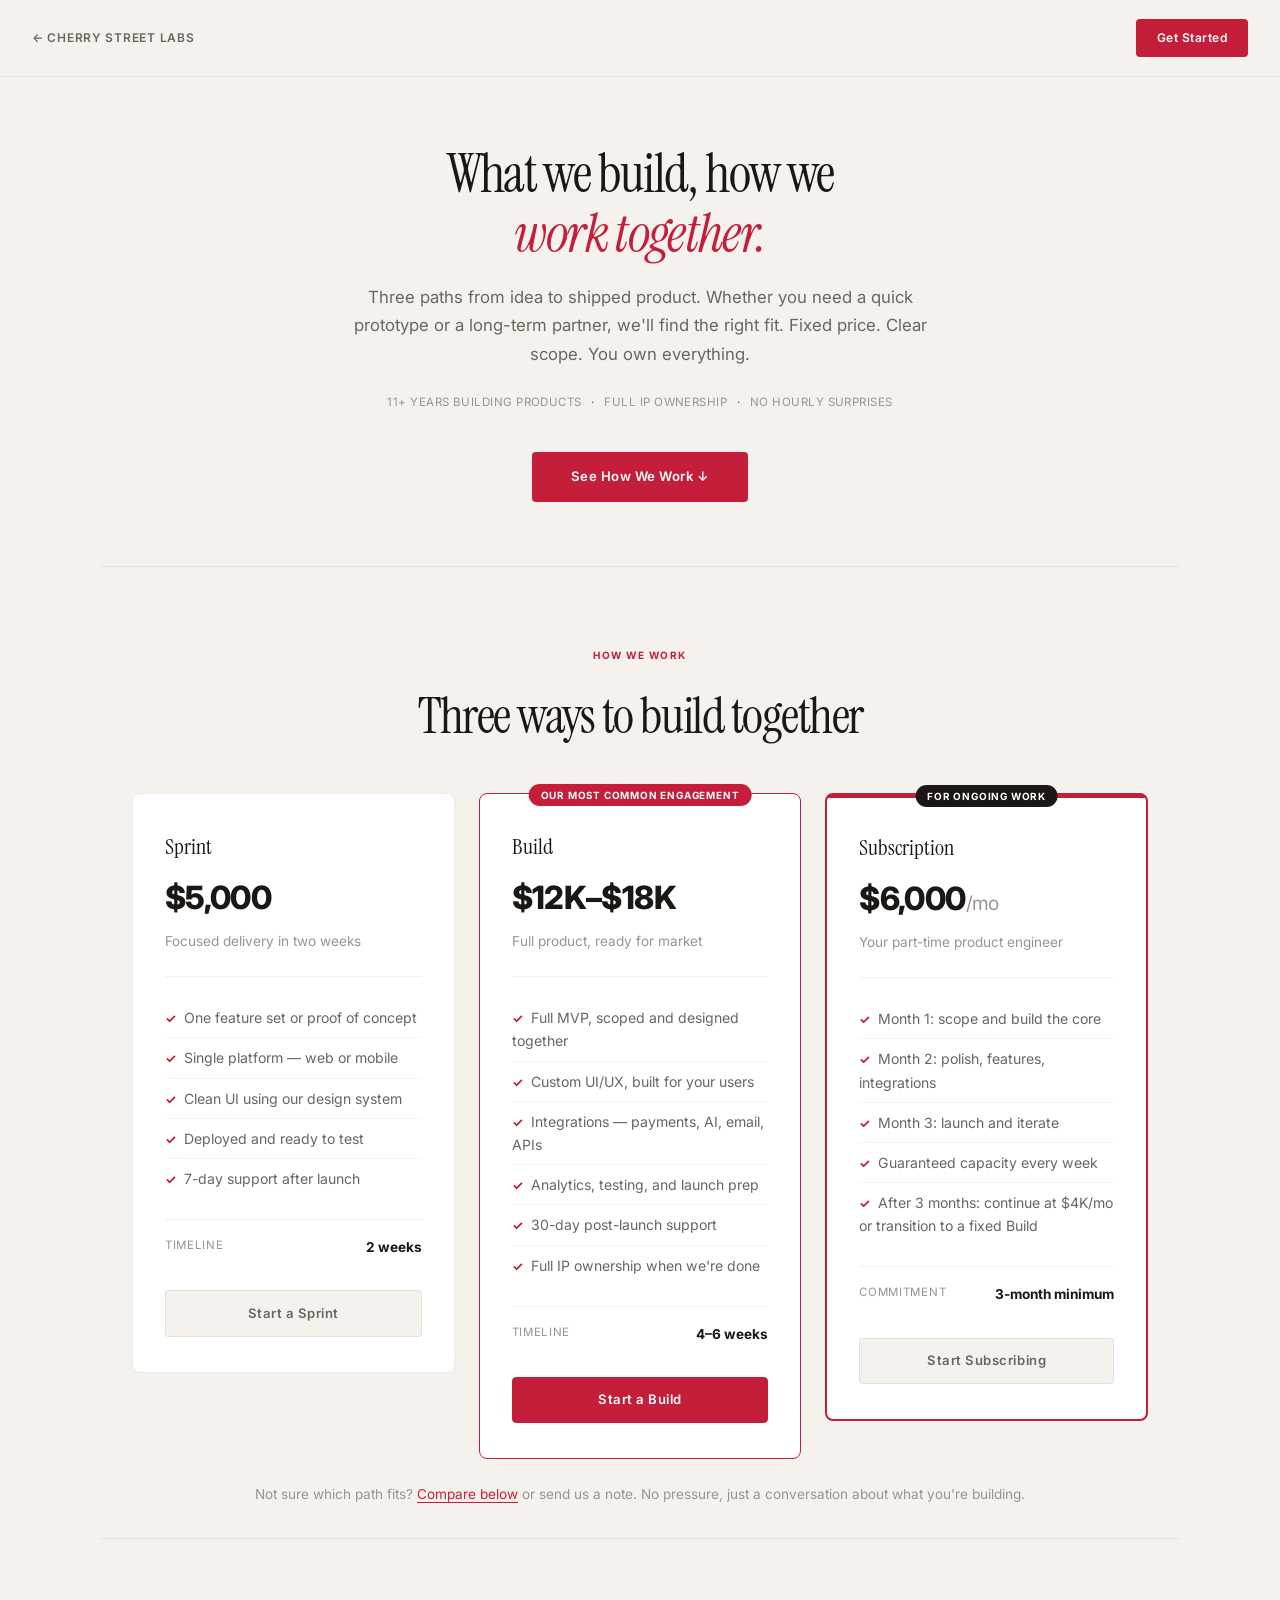
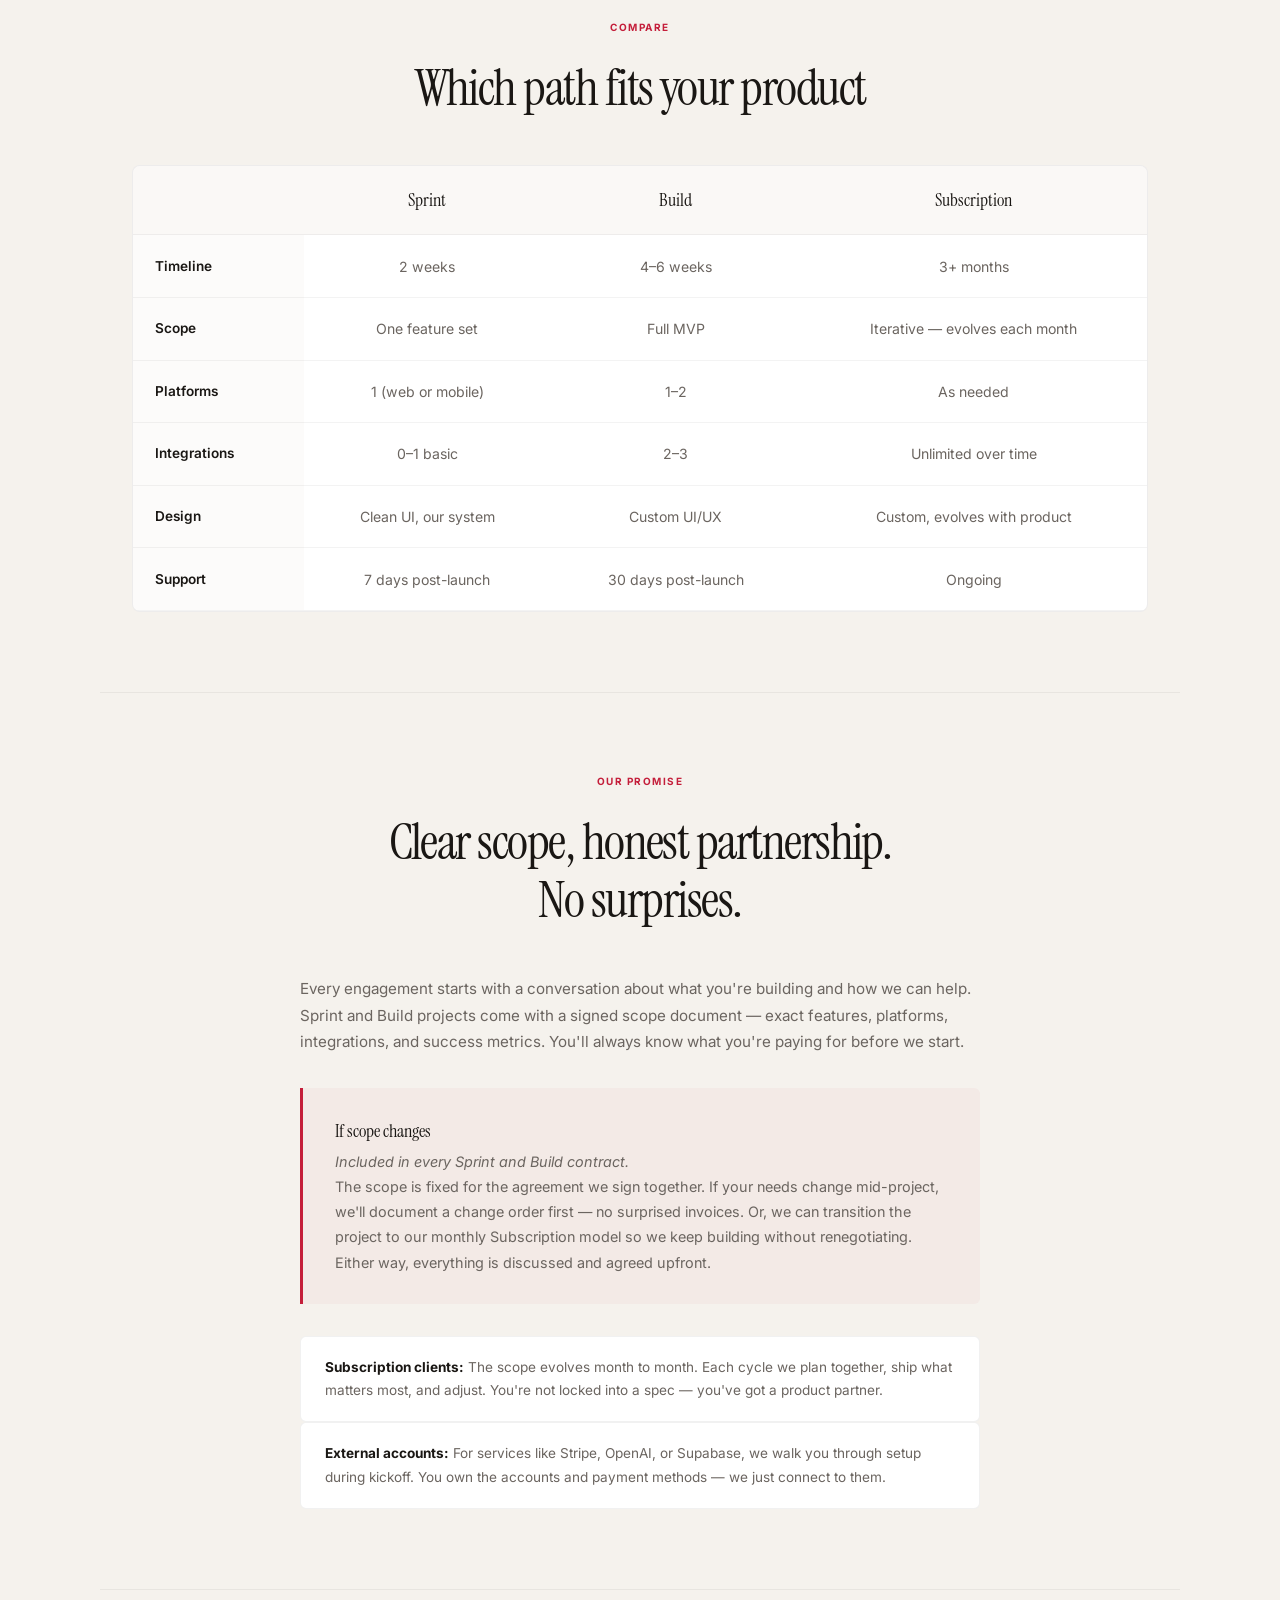
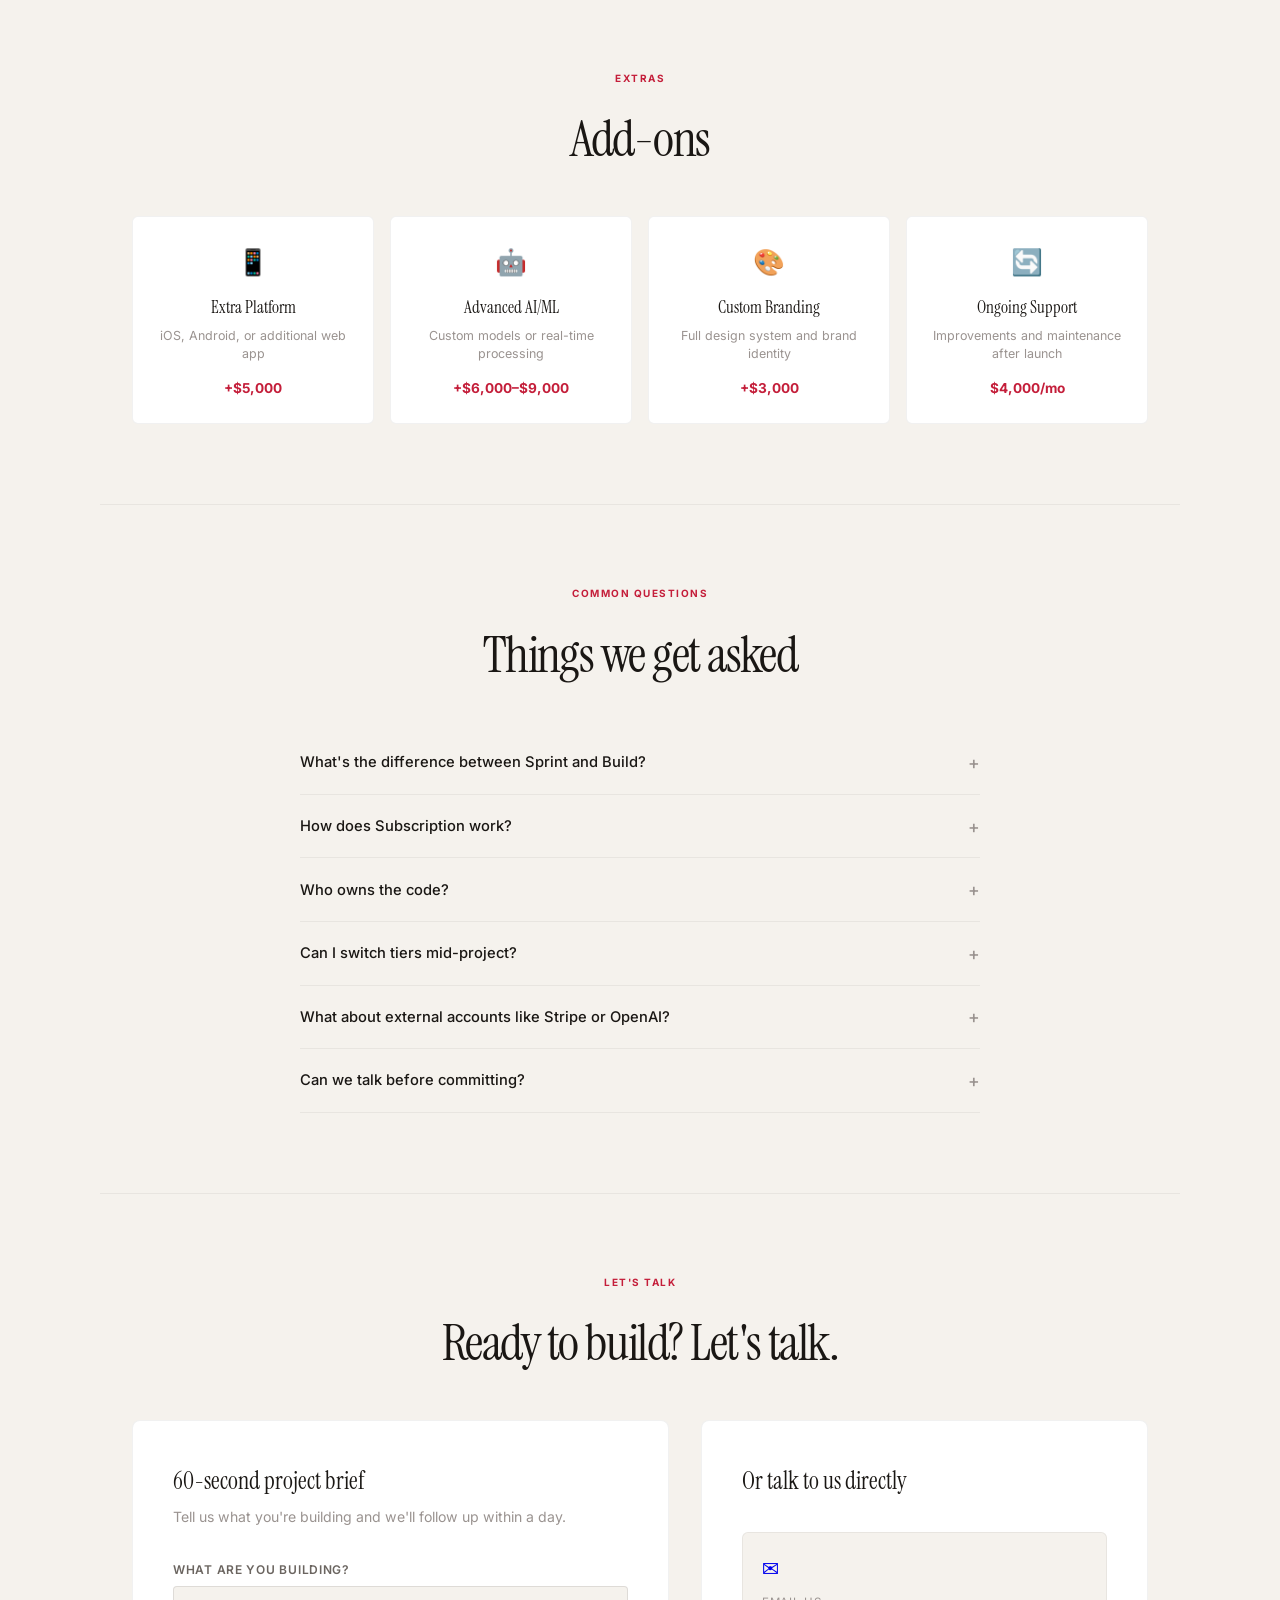
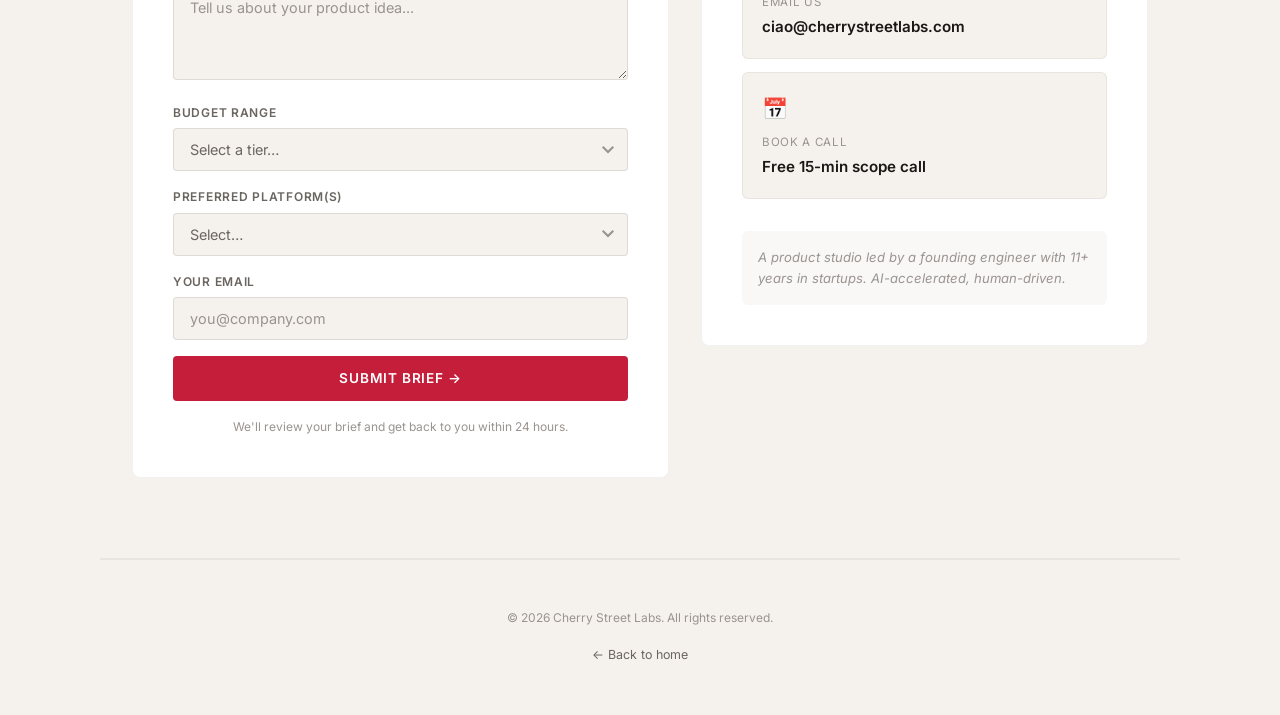
==== commit 506252e4: "Restructure pricing: Sprint/Build/Subscription model" ====
--- a/pricing.html
+++ b/pricing.html
@@ -4,7 +4,7 @@
   <meta charset="UTF-8">
   <meta name="viewport" content="width=device-width, initial-scale=1.0">
   <title>Pricing — Cherry Street Labs</title>
-  <meta name="description" content="Fixed-price app development starting at $8,000. MVPs in weeks, not months.">
+  <meta name="description" content="Three paths from idea to shipped product. Sprint, Build, or Subscription — AI-accelerated development starting at $5,000.">
   <link rel="icon" type="image/svg+xml" href="favicon.svg">
   <link rel="preconnect" href="https://fonts.googleapis.com">
   <link rel="preconnect" href="https://fonts.gstatic.com" crossorigin>
@@ -22,191 +22,199 @@
 
   <!-- HERO -->
   <section class="pricing-hero">
-    <h1 class="pricing-hero-title fade-item">We'll build your app<br><em>starting at $8,000</em></h1>
-    <p class="pricing-hero-sub fade-item">A focused product studio where craft meets speed. Launch-ready MVPs in weeks, not months. Fixed price. Zero surprises.</p>
-    <div class="pricing-hero-trust fade-item">
-      <span>11+ years building startups</span>
+    <h1 class="pricing-hero-title fade-item">What we build, how we<br><em>work together.</em></h1>
+    <p class="pricing-hero-sub fade-item">Three paths from idea to shipped product. Whether you need a quick prototype or a long-term partner, we'll find the right fit. Fixed price. Clear scope. You own everything.</p>
+    <p class="pricing-hero-trust fade-item">
+      <span>11+ years building products</span>
       <span class="trust-dot">&middot;</span>
-      <span>Full IP ownership on delivery</span>
+      <span>Full IP ownership</span>
       <span class="trust-dot">&middot;</span>
-      <span>Trusted by early-stage founders</span>
-    </div>
-    <a href="#get-started" class="pricing-cta-button fade-item">Get Started in 60 Seconds</a>
+      <span>No hourly surprises</span>
+    </p>
+    <a href="#get-started" class="pricing-cta-button fade-item">See How We Work &darr;</a>
   </section>
 
   <div class="section-divider"></div>
 
   <!-- PRICING TIERS -->
   <section class="page-section pricing-tiers" id="pricing">
-    <span class="section-label fade-item">Pricing</span>
-    <h2 class="section-title fade-item">Choose the right tier for your product</h2>
+    <span class="section-label fade-item">How We Work</span>
+    <h2 class="section-title fade-item">Three ways to build together</h2>
 
     <div class="tier-grid">
 
-      <!-- STARTER -->
+      <!-- SPRINT -->
       <div class="tier-card">
         <div class="tier-header">
-          <h3 class="tier-name">Starter</h3>
-          <div class="tier-price">$8,000</div>
-          <p class="tier-subtitle">Idea validation or simple utility tool</p>
+          <h3 class="tier-name">Sprint</h3>
+          <div class="tier-price">$5,000</div>
+          <p class="tier-subtitle">Focused delivery in two weeks</p>
         </div>
         <div class="tier-divider"></div>
         <div class="tier-body">
           <ul class="tier-features">
-            <li>1&ndash;4 core features</li>
-            <li>1 platform (web or single mobile)</li>
-            <li>Basic auth + database</li>
+            <li>One feature set or proof of concept</li>
+            <li>Single platform &mdash; web or mobile</li>
             <li>Clean UI using our design system</li>
-            <li>Deployment + basic docs</li>
-            <li>14-day post-launch support</li>
+            <li>Deployed and ready to test</li>
+            <li>7-day support after launch</li>
           </ul>
           <div class="tier-timeline">
-            <span class="timeline-label">Delivery</span>
-            <span class="timeline-value">3&ndash;4 weeks</span>
-          </div>
-        </div>
-        <a href="#get-started" class="tier-cta">Get Started</a>
-      </div>
-
-      <!-- GROWTH (highlighted) -->
+            <span class="timeline-label">Timeline</span>
+            <span class="timeline-value">2 weeks</span>
+          </div>
+        </div>
+        <a href="#get-started" class="tier-cta">Start a Sprint</a>
+      </div>
+
+      <!-- BUILD (highlighted) -->
       <div class="tier-card tier-popular">
-        <div class="popular-badge">Most Popular for Startups</div>
+        <div class="popular-badge">Our most common engagement</div>
         <div class="tier-header">
-          <h3 class="tier-name">Growth</h3>
-          <div class="tier-price">$16,000</div>
-          <p class="tier-subtitle">Market-ready MVP for early users</p>
+          <h3 class="tier-name">Build</h3>
+          <div class="tier-price">$12K&ndash;$18K</div>
+          <p class="tier-subtitle">Full product, ready for market</p>
         </div>
         <div class="tier-divider"></div>
         <div class="tier-body">
-          <p class="tier-include-note">Everything in Starter, plus:</p>
           <ul class="tier-features">
-            <li>5&ndash;8 features</li>
-            <li>1&ndash;2 integrations (payments, AI APIs, email)</li>
-            <li>Polished custom UI/UX + animations</li>
-            <li>Basic analytics + testing</li>
-            <li>30-day support + launch checklist</li>
+            <li>Full MVP, scoped and designed together</li>
+            <li>Custom UI/UX, built for your users</li>
+            <li>Integrations &mdash; payments, AI, email, APIs</li>
+            <li>Analytics, testing, and launch prep</li>
+            <li>30-day post-launch support</li>
+            <li>Full IP ownership when we're done</li>
           </ul>
           <div class="tier-timeline">
-            <span class="timeline-label">Delivery</span>
-            <span class="timeline-value">5&ndash;8 weeks</span>
-          </div>
-        </div>
-        <a href="#get-started" class="tier-cta tier-cta-primary">Get Started</a>
-      </div>
-
-      <!-- ENTERPRISE -->
-      <div class="tier-card">
+            <span class="timeline-label">Timeline</span>
+            <span class="timeline-value">4&ndash;6 weeks</span>
+          </div>
+        </div>
+        <a href="#get-started" class="tier-cta tier-cta-primary">Start a Build</a>
+      </div>
+
+      <!-- SUBSCRIPTION -->
+      <div class="tier-card tier-highlight">
+        <div class="popular-badge tier-badge-dark">For ongoing work</div>
         <div class="tier-header">
-          <h3 class="tier-name">Enterprise</h3>
-          <div class="tier-price">$28,000<span class="plus">+</span></div>
-          <p class="tier-subtitle">Complex products or scalable SaaS</p>
+          <h3 class="tier-name">Subscription</h3>
+          <div class="tier-price">$6,000<span class="plus">/mo</span></div>
+          <p class="tier-subtitle">Your part-time product engineer</p>
         </div>
         <div class="tier-divider"></div>
         <div class="tier-body">
-          <p class="tier-include-note">Everything in Growth, plus:</p>
           <ul class="tier-features">
-            <li>Multi-platform</li>
-            <li>Advanced architecture / AI</li>
-            <li>Full QA + security review</li>
-            <li>Compliance-ready (if needed)</li>
-            <li>60-day support + handover plan</li>
+            <li>Month 1: scope and build the core</li>
+            <li>Month 2: polish, features, integrations</li>
+            <li>Month 3: launch and iterate</li>
+            <li>Guaranteed capacity every week</li>
+            <li>After 3 months: continue at $4K/mo or transition to a fixed Build</li>
           </ul>
           <div class="tier-timeline">
-            <span class="timeline-label">Delivery</span>
-            <span class="timeline-value">8&ndash;12+ weeks</span>
-          </div>
-        </div>
-        <a href="#get-started" class="tier-cta">Get Started</a>
-      </div>
-    </div>
-
-    <p class="pricing-note">Not sure which tier? <a href="#matrix">Use the matrix below</a> or book a 15-minute scope call.</p>
+            <span class="timeline-label">Commitment</span>
+            <span class="timeline-value">3-month minimum</span>
+          </div>
+        </div>
+        <a href="#get-started" class="tier-cta">Start Subscribing</a>
+      </div>
+    </div>
+
+    <p class="pricing-note">Not sure which path fits? <a href="#matrix">Compare below</a> or send us a note. No pressure, just a conversation about what you're building.</p>
   </section>
 
   <div class="section-divider"></div>
 
   <!-- MATRIX -->
   <section class="page-section pricing-matrix" id="matrix">
-    <span class="section-label fade-item">Comparison</span>
-    <h2 class="section-title fade-item">Quickly see which tier fits your project</h2>
+    <span class="section-label fade-item">Compare</span>
+    <h2 class="section-title fade-item">Which path fits your product</h2>
     <div class="matrix-section">
       <div class="matrix-table-wrapper">
         <table class="matrix-table">
           <thead>
             <tr>
               <th></th>
-              <th>Starter</th>
-              <th>Growth</th>
-              <th>Enterprise</th>
+              <th>Sprint</th>
+              <th>Build</th>
+              <th>Subscription</th>
             </tr>
           </thead>
           <tbody>
             <tr>
-              <td class="matrix-criteria">Core Features</td>
-              <td>1&ndash;4<br><span class="matrix-note">(one main flow)</span></td>
-              <td>5&ndash;8<br><span class="matrix-note">(multiple flows)</span></td>
-              <td>9+ or complex<br><span class="matrix-note">workflows</span></td>
+              <td class="matrix-criteria">Timeline</td>
+              <td>2 weeks</td>
+              <td>4&ndash;6 weeks</td>
+              <td>3+ months</td>
+            </tr>
+            <tr>
+              <td class="matrix-criteria">Scope</td>
+              <td>One feature set</td>
+              <td>Full MVP</td>
+              <td>Iterative &mdash; evolves each month</td>
             </tr>
             <tr>
               <td class="matrix-criteria">Platforms</td>
               <td>1 (web or mobile)</td>
               <td>1&ndash;2</td>
-              <td>2+ or native</td>
+              <td>As needed</td>
             </tr>
             <tr>
               <td class="matrix-criteria">Integrations</td>
-              <td>0&ndash;1 basic<br><span class="matrix-note">(auth, DB, Stripe)</span></td>
-              <td>2&ndash;3<br><span class="matrix-note">(payments, email, AI)</span></td>
-              <td>4+ custom<br><span class="matrix-note">(APIs, compliance)</span></td>
-            </tr>
-            <tr>
-              <td class="matrix-criteria">AI / Data</td>
-              <td>Static or simple CRUD</td>
-              <td>Basic AI<br><span class="matrix-note">(prompts, simple models)</span></td>
-              <td>Advanced AI/ML<br><span class="matrix-note">(real-time, custom)</span></td>
+              <td>0&ndash;1 basic</td>
+              <td>2&ndash;3</td>
+              <td>Unlimited over time</td>
             </tr>
             <tr>
               <td class="matrix-criteria">Design</td>
-              <td>Clean template +<br>our design system</td>
-              <td>Full custom UI/UX<br>+ animations</td>
-              <td>Brand system +<br>advanced prototyping</td>
+              <td>Clean UI, our system</td>
+              <td>Custom UI/UX</td>
+              <td>Custom, evolves with product</td>
+            </tr>
+            <tr>
+              <td class="matrix-criteria">Support</td>
+              <td>7 days post-launch</td>
+              <td>30 days post-launch</td>
+              <td>Ongoing</td>
             </tr>
           </tbody>
         </table>
       </div>
       <div class="matrix-cards-mobile">
         <div class="matrix-tier-card">
-          <div class="matrix-tier-card-header">Starter</div>
+          <div class="matrix-tier-card-header">Sprint</div>
           <div class="matrix-tier-card-body">
-            <div class="matrix-criterion"><span class="criterion-label">Features</span><span class="criterion-value">1–4 (one main flow)</span></div>
+            <div class="matrix-criterion"><span class="criterion-label">Timeline</span><span class="criterion-value">2 weeks</span></div>
+            <div class="matrix-criterion"><span class="criterion-label">Scope</span><span class="criterion-value">One feature set</span></div>
             <div class="matrix-criterion"><span class="criterion-label">Platforms</span><span class="criterion-value">1 (web or mobile)</span></div>
             <div class="matrix-criterion"><span class="criterion-label">Integrations</span><span class="criterion-value">0–1 basic</span></div>
-            <div class="matrix-criterion"><span class="criterion-label">AI / Data</span><span class="criterion-value">Static or simple CRUD</span></div>
-            <div class="matrix-criterion"><span class="criterion-label">Design</span><span class="criterion-value">Clean template + our system</span></div>
-            <div class="matrix-criterion"><span class="criterion-label">Price</span><span class="criterion-value matrix-price-accent">$8,000</span></div>
+            <div class="matrix-criterion"><span class="criterion-label">Design</span><span class="criterion-value">Clean UI, our system</span></div>
+            <div class="matrix-criterion"><span class="criterion-label">Support</span><span class="criterion-value">7 days post-launch</span></div>
+            <div class="matrix-criterion"><span class="criterion-label">Price</span><span class="criterion-value matrix-price-accent">$5,000</span></div>
           </div>
         </div>
         <div class="matrix-tier-card matrix-tier-popular">
-          <div class="popular-tag">Most Popular</div>
-          <div class="matrix-tier-card-header">Growth</div>
+          <div class="popular-tag">Most Common</div>
+          <div class="matrix-tier-card-header">Build</div>
           <div class="matrix-tier-card-body">
-            <div class="matrix-criterion"><span class="criterion-label">Features</span><span class="criterion-value">5–8 (multiple flows)</span></div>
+            <div class="matrix-criterion"><span class="criterion-label">Timeline</span><span class="criterion-value">4–6 weeks</span></div>
+            <div class="matrix-criterion"><span class="criterion-label">Scope</span><span class="criterion-value">Full MVP</span></div>
             <div class="matrix-criterion"><span class="criterion-label">Platforms</span><span class="criterion-value">1–2</span></div>
-            <div class="matrix-criterion"><span class="criterion-label">Integrations</span><span class="criterion-value">2–3 (payments, email, AI)</span></div>
-            <div class="matrix-criterion"><span class="criterion-label">AI / Data</span><span class="criterion-value">Basic AI (prompts, models)</span></div>
-            <div class="matrix-criterion"><span class="criterion-label">Design</span><span class="criterion-value">Full custom UI/UX + animations</span></div>
-            <div class="matrix-criterion"><span class="criterion-label">Price</span><span class="criterion-value matrix-price-accent">$16,000</span></div>
+            <div class="matrix-criterion"><span class="criterion-label">Integrations</span><span class="criterion-value">2–3</span></div>
+            <div class="matrix-criterion"><span class="criterion-label">Design</span><span class="criterion-value">Custom UI/UX</span></div>
+            <div class="matrix-criterion"><span class="criterion-label">Support</span><span class="criterion-value">30 days post-launch</span></div>
+            <div class="matrix-criterion"><span class="criterion-label">Price</span><span class="criterion-value matrix-price-accent">$12K–$18K</span></div>
           </div>
         </div>
         <div class="matrix-tier-card">
-          <div class="matrix-tier-card-header">Enterprise</div>
+          <div class="matrix-tier-card-header">Subscription</div>
           <div class="matrix-tier-card-body">
-            <div class="matrix-criterion"><span class="criterion-label">Features</span><span class="criterion-value">9+ or complex workflows</span></div>
-            <div class="matrix-criterion"><span class="criterion-label">Platforms</span><span class="criterion-value">2+ or native</span></div>
-            <div class="matrix-criterion"><span class="criterion-label">Integrations</span><span class="criterion-value">4+ (custom APIs, compliance)</span></div>
-            <div class="matrix-criterion"><span class="criterion-label">AI / Data</span><span class="criterion-value">Advanced AI/ML, real-time</span></div>
-            <div class="matrix-criterion"><span class="criterion-label">Design</span><span class="criterion-value">Brand system + prototyping</span></div>
-            <div class="matrix-criterion"><span class="criterion-label">Price</span><span class="criterion-value matrix-price-accent">$28,000+</span></div>
+            <div class="matrix-criterion"><span class="criterion-label">Timeline</span><span class="criterion-value">3+ months</span></div>
+            <div class="matrix-criterion"><span class="criterion-label">Scope</span><span class="criterion-value">Iterative, monthly</span></div>
+            <div class="matrix-criterion"><span class="criterion-label">Platforms</span><span class="criterion-value">As needed</span></div>
+            <div class="matrix-criterion"><span class="criterion-label">Integrations</span><span class="criterion-value">Unlimited over time</span></div>
+            <div class="matrix-criterion"><span class="criterion-label">Design</span><span class="criterion-value">Custom, evolves</span></div>
+            <div class="matrix-criterion"><span class="criterion-label">Support</span><span class="criterion-value">Ongoing</span></div>
+            <div class="matrix-criterion"><span class="criterion-label">Price</span><span class="criterion-value matrix-price-accent">$6K/mo<br><span class="matrix-note">(3-mo min)</span></span></div>
           </div>
         </div>
       </div>
@@ -218,18 +226,22 @@
   <!-- SCOPE -->
   <section class="page-section scope-section">
     <span class="section-label fade-item">Our promise</span>
-    <h2 class="section-title fade-item">Fixed price. Crystal-clear scope.<br>No surprises.</h2>
+    <h2 class="section-title fade-item">Clear scope, honest partnership.<br>No surprises.</h2>
     <div class="scope-content">
-      <p>At Cherry Street Labs we work with fixed pricing because we ship fast and predictably. Every project starts with a signed scope document that lists exact features, platforms, integrations, and success metrics.</p>
+      <p>Every engagement starts with a conversation about what you're building and how we can help. Sprint and Build projects come with a signed scope document &mdash; exact features, platforms, integrations, and success metrics. You'll always know what you're paying for before we start.</p>
 
       <div class="scope-clause">
-        <h4>Our Scope Protection Clause</h4>
-        <p><em>Included in every contract.</em></p>
-        <p>Pricing is fixed for the exact scope documented in our signed agreement. Timeline assumes your feedback within 48 hours on all reviews. Any scope changes, new requirements, or delays outside our control (e.g., waiting on your API keys, third-party approvals, or payment methods) will be handled via a documented change order or switch to our $7,000/month retainer (billed in advance, pro-rated). We'll never surprise you with extra costs&mdash;everything is documented first.</p>
+        <h4>If scope changes</h4>
+        <p><em>Included in every Sprint and Build contract.</em></p>
+        <p>The scope is fixed for the agreement we sign together. If your needs change mid-project, we'll document a change order first &mdash; no surprised invoices. Or, we can transition the project to our monthly Subscription model so we keep building without renegotiating. Either way, everything is discussed and agreed upfront.</p>
       </div>
 
       <div class="scope-note">
-        <p><strong>External accounts:</strong> For services that require owner signup (Stripe, OpenAI, Supabase, etc.), we guide you through setup during kickoff. You provide the accounts and payment methods&mdash;we never store or pay for them on your behalf.</p>
+        <p><strong>Subscription clients:</strong> The scope evolves month to month. Each cycle we plan together, ship what matters most, and adjust. You're not locked into a spec &mdash; you've got a product partner.</p>
+      </div>
+
+      <div class="scope-note">
+        <p><strong>External accounts:</strong> For services like Stripe, OpenAI, or Supabase, we walk you through setup during kickoff. You own the accounts and payment methods &mdash; we just connect to them.</p>
       </div>
     </div>
   </section>
@@ -250,20 +262,20 @@
       <div class="addon-card">
         <div class="addon-icon">&#x1F916;</div>
         <div class="addon-name">Advanced AI/ML</div>
-        <div class="addon-desc">Custom models, real-time processing</div>
+        <div class="addon-desc">Custom models or real-time processing</div>
         <div class="addon-price">+$6,000&ndash;$9,000</div>
       </div>
       <div class="addon-card">
         <div class="addon-icon">&#x1F3A8;</div>
         <div class="addon-name">Custom Branding</div>
-        <div class="addon-desc">Full design system &amp; brand identity</div>
+        <div class="addon-desc">Full design system and brand identity</div>
         <div class="addon-price">+$3,000</div>
       </div>
       <div class="addon-card">
-        <div class="addon-icon">&#x1F6E1;</div>
-        <div class="addon-name">Extended Support</div>
-        <div class="addon-desc">30 additional days post-launch</div>
-        <div class="addon-price">+$2,000</div>
+        <div class="addon-icon">&#x1F504;</div>
+        <div class="addon-name">Ongoing Support</div>
+        <div class="addon-desc">Improvements and maintenance after launch</div>
+        <div class="addon-price">$4,000/mo</div>
       </div>
     </div>
   </section>
@@ -272,28 +284,32 @@
 
   <!-- FAQ -->
   <section class="page-section faq-section">
-    <span class="section-label fade-item">FAQ</span>
-    <h2 class="section-title fade-item">Common questions</h2>
+    <span class="section-label fade-item">Common Questions</span>
+    <h2 class="section-title fade-item">Things we get asked</h2>
     <div class="faq-list">
       <div class="faq-item">
-        <button class="faq-question">How do we avoid scope creep?<span class="faq-icon">+</span></button>
-        <div class="faq-answer"><div class="faq-answer-inner"><p>Every project starts with a signed scope document. Our Scope Protection Clause is included in every contract &mdash; we'll never surprise you with extra costs. If scope changes, it's documented first.</p></div></div>
-      </div>
-      <div class="faq-item">
-        <button class="faq-question">What if it takes longer than the timeline?<span class="faq-icon">+</span></button>
-        <div class="faq-answer"><div class="faq-answer-inner"><p>Our timeline assumes feedback within 48 hours. If delays come from your side, we can switch to a $7,000/month retainer (billed in advance, pro-rated). It's transparent, not punitive.</p></div></div>
-      </div>
-      <div class="faq-item">
-        <button class="faq-question">Do we own the code?<span class="faq-icon">+</span></button>
-        <div class="faq-answer"><div class="faq-answer-inner"><p>Yes &mdash; full IP transfer on final payment. The code, the designs, everything. It's yours.</p></div></div>
+        <button class="faq-question">What's the difference between Sprint and Build?<span class="faq-icon">+</span></button>
+        <div class="faq-answer"><div class="faq-answer-inner"><p>A Sprint is two weeks focused on one thing &mdash; a feature, a prototype, a proof of concept. It's quick and targeted. A Build is a full product end to end. Most clients start with a Build when they know what they want and are ready to ship.</p></div></div>
+      </div>
+      <div class="faq-item">
+        <button class="faq-question">How does Subscription work?<span class="faq-icon">+</span></button>
+        <div class="faq-answer"><div class="faq-answer-inner"><p>$6,000 per month, three months minimum. Each month we plan together, prioritize what matters, and ship. By month three you typically have a launched product. After that, you can keep us on at $4,000/mo for ongoing work or transition to a fixed Build for phase two.</p></div></div>
+      </div>
+      <div class="faq-item">
+        <button class="faq-question">Who owns the code?<span class="faq-icon">+</span></button>
+        <div class="faq-answer"><div class="faq-answer-inner"><p>You do. Sprint and Build clients get full IP transfer on delivery. Subscription clients own everything shipped at each milestone. Code, designs, everything.</p></div></div>
+      </div>
+      <div class="faq-item">
+        <button class="faq-question">Can I switch tiers mid-project?<span class="faq-icon">+</span></button>
+        <div class="faq-answer"><div class="faq-answer-inner"><p>Yes. Start with a Sprint and realize you need a full product? We'll transition to a Build. Start building and want ongoing support instead? Move to Subscription. We'll make sure the pricing is fair and documented.</p></div></div>
       </div>
       <div class="faq-item">
         <button class="faq-question">What about external accounts like Stripe or OpenAI?<span class="faq-icon">+</span></button>
-        <div class="faq-answer"><div class="faq-answer-inner"><p>You handle signup and payment methods &mdash; we guide you through setup during kickoff. We only use the keys you provide and never store payments on your behalf.</p></div></div>
-      </div>
-      <div class="faq-item">
-        <button class="faq-question">Can we do a discovery call first?<span class="faq-icon">+</span></button>
-        <div class="faq-answer"><div class="faq-answer-inner"><p>Absolutely. We offer a free 15-minute scope call &mdash; no commitments, just a quick chat about what you're building.</p></div></div>
+        <div class="faq-answer"><div class="faq-answer-inner"><p>You handle signup and payment methods &mdash; we guide you through setup during kickoff. We never store or pay for external accounts on your behalf.</p></div></div>
+      </div>
+      <div class="faq-item">
+        <button class="faq-question">Can we talk before committing?<span class="faq-icon">+</span></button>
+        <div class="faq-answer"><div class="faq-answer-inner"><p>Always. Free 15-minute call &mdash; no pitch, just a conversation about what you're building and whether we're the right fit.</p></div></div>
       </div>
     </div>
   </section>
@@ -302,14 +318,14 @@
 
   <!-- GET STARTED -->
   <section class="page-section" id="get-started">
-    <span class="section-label fade-item">Let's go</span>
-    <h2 class="section-title fade-item">Ready to ship? Let's build it together.</h2>
+    <span class="section-label fade-item">Let's talk</span>
+    <h2 class="section-title fade-item">Ready to build? Let's talk.</h2>
     <div class="get-started-grid">
 
-      <!-- LEFT: 60-Second Brief Form -->
+      <!-- LEFT: Project Brief Form -->
       <div class="brief-form-card">
         <h3>60-second project brief</h3>
-        <p class="form-subtitle">Fill this out and we'll get back to you within 24 hours.</p>
+        <p class="form-subtitle">Tell us what you're building and we'll follow up within a day.</p>
         <form id="projectBriefForm" class="brief-form">
           <div class="form-group">
             <label for="projectDesc">What are you building?</label>
@@ -319,10 +335,10 @@
             <label for="budgetRange">Budget range</label>
             <select id="budgetRange" name="budgetRange" required>
               <option value="">Select a tier&hellip;</option>
-              <option value="starter">Starter &mdash; $8,000</option>
-              <option value="growth">Growth &mdash; $16,000</option>
-              <option value="enterprise">Enterprise &mdash; $28,000+</option>
-              <option value="not-sure">Not sure yet</option>
+              <option value="sprint">Sprint &mdash; $5,000 (2 weeks)</option>
+              <option value="build">Build &mdash; $12K&ndash;$18K (4&ndash;6 weeks)</option>
+              <option value="subscription">Subscription &mdash; $6,000/mo (3-month min)</option>
+              <option value="not-sure">Not sure &mdash; let's talk</option>
             </select>
           </div>
           <div class="form-group">
@@ -340,7 +356,7 @@
           </div>
           <button type="submit" class="form-submit-btn">Submit Brief &rarr;</button>
         </form>
-        <p class="form-note">We'll review your brief and reply within 24 hours with a 15-min call slot.</p>
+        <p class="form-note">We'll review your brief and get back to you within 24 hours.</p>
       </div>
 
       <!-- RIGHT: Quick Contact -->
@@ -359,7 +375,7 @@
           </a>
         </div>
         <div class="contact-trust">
-          <p>Built by a founding product engineer with 11+ years in startups. AI-accelerated delivery.</p>
+          <p>A product studio led by a founding engineer with 11+ years in startups. AI-accelerated, human-driven.</p>
         </div>
       </div>
     </div>
@@ -393,4 +409,4 @@
   </script>
 
 </body>
-</html>
+</html>
--- a/css/pricing.css
+++ b/css/pricing.css
@@ -631,3 +631,26 @@
   * { animation: none !important; transition: none !important; }
   .fade-item { opacity: 1 !important; transform: none !important; }
 }
+
+/* ===== SUBSCRIPTION TIER HIGHLIGHT ===== */
+.tier-highlight {
+  border-color: #C41E3A;
+  border-width: 2px;
+  position: relative;
+}
+
+.tier-highlight::before {
+  content: "";
+  position: absolute;
+  top: 0;
+  left: 0;
+  right: 0;
+  height: 3px;
+  background: #C41E3A;
+  border-radius: 8px 8px 0 0;
+}
+
+.tier-badge-dark {
+  background: #1A1714;
+  color: #fff;
+}
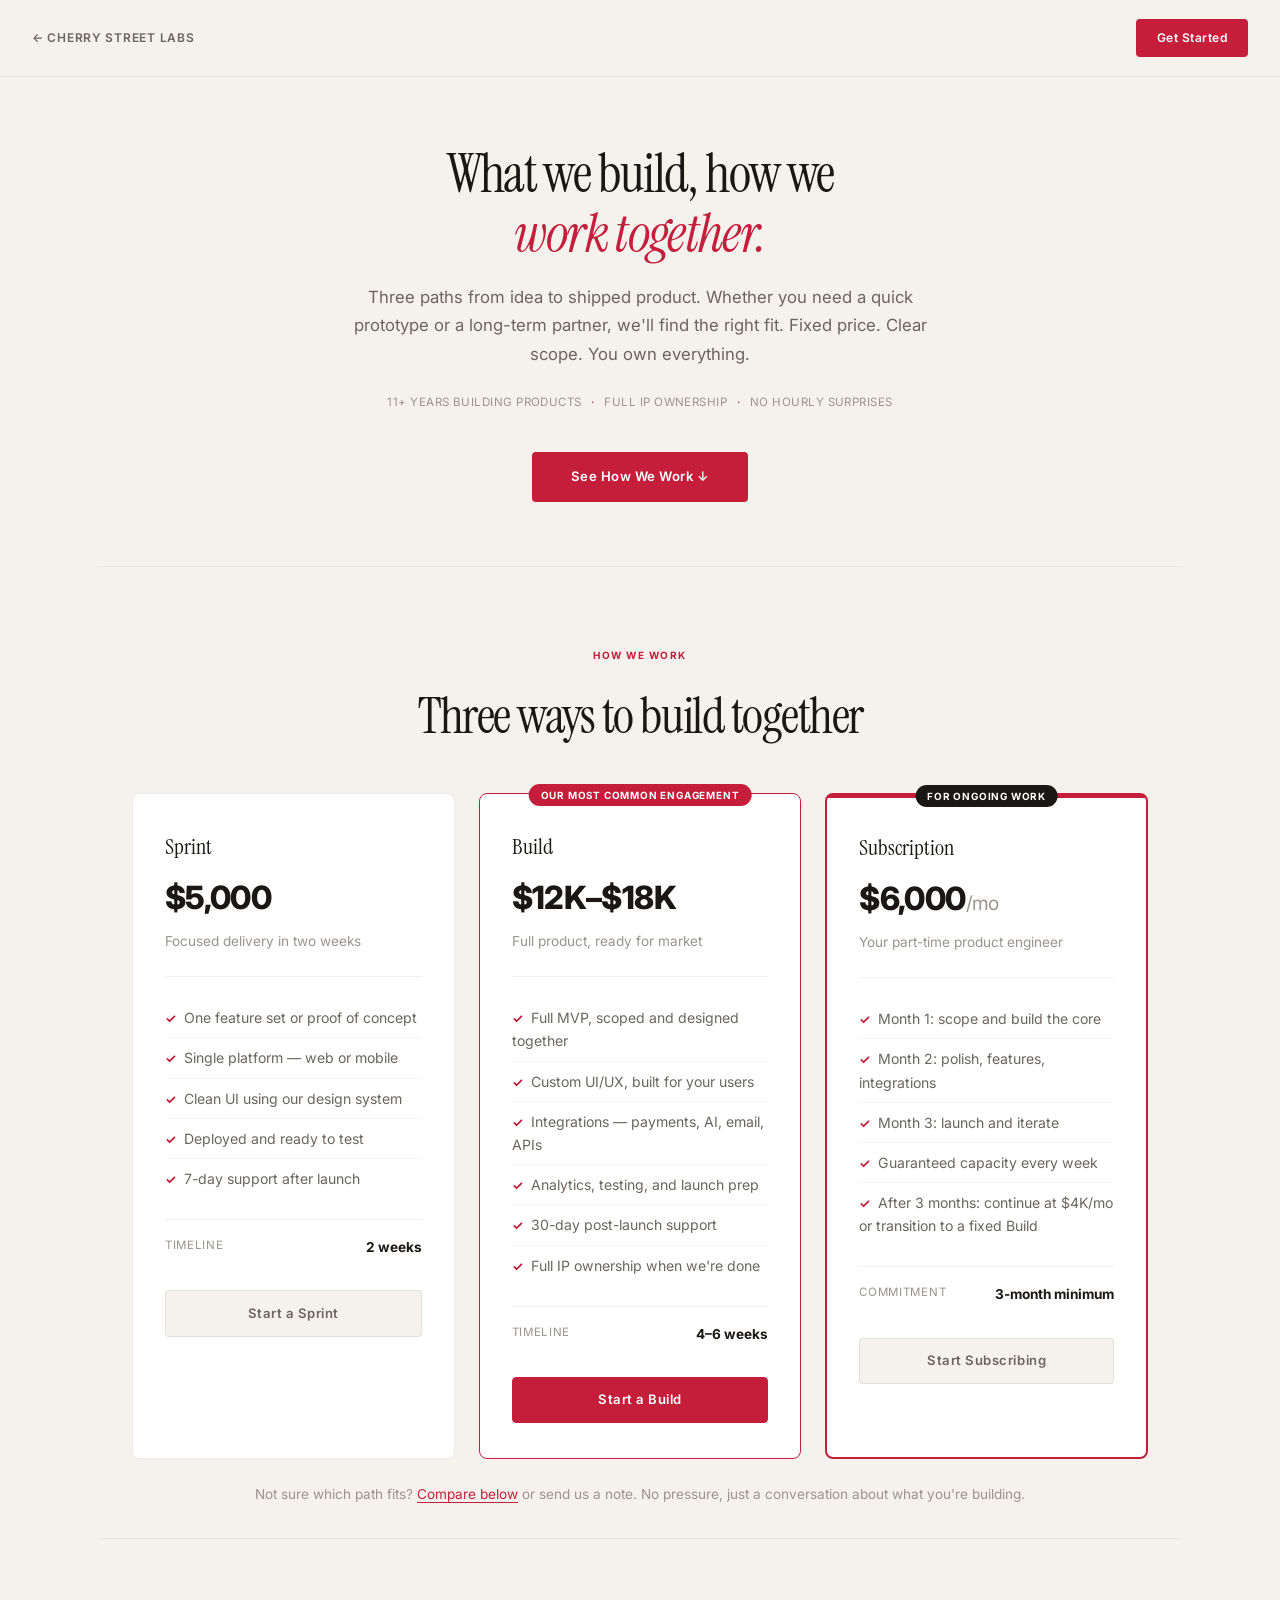
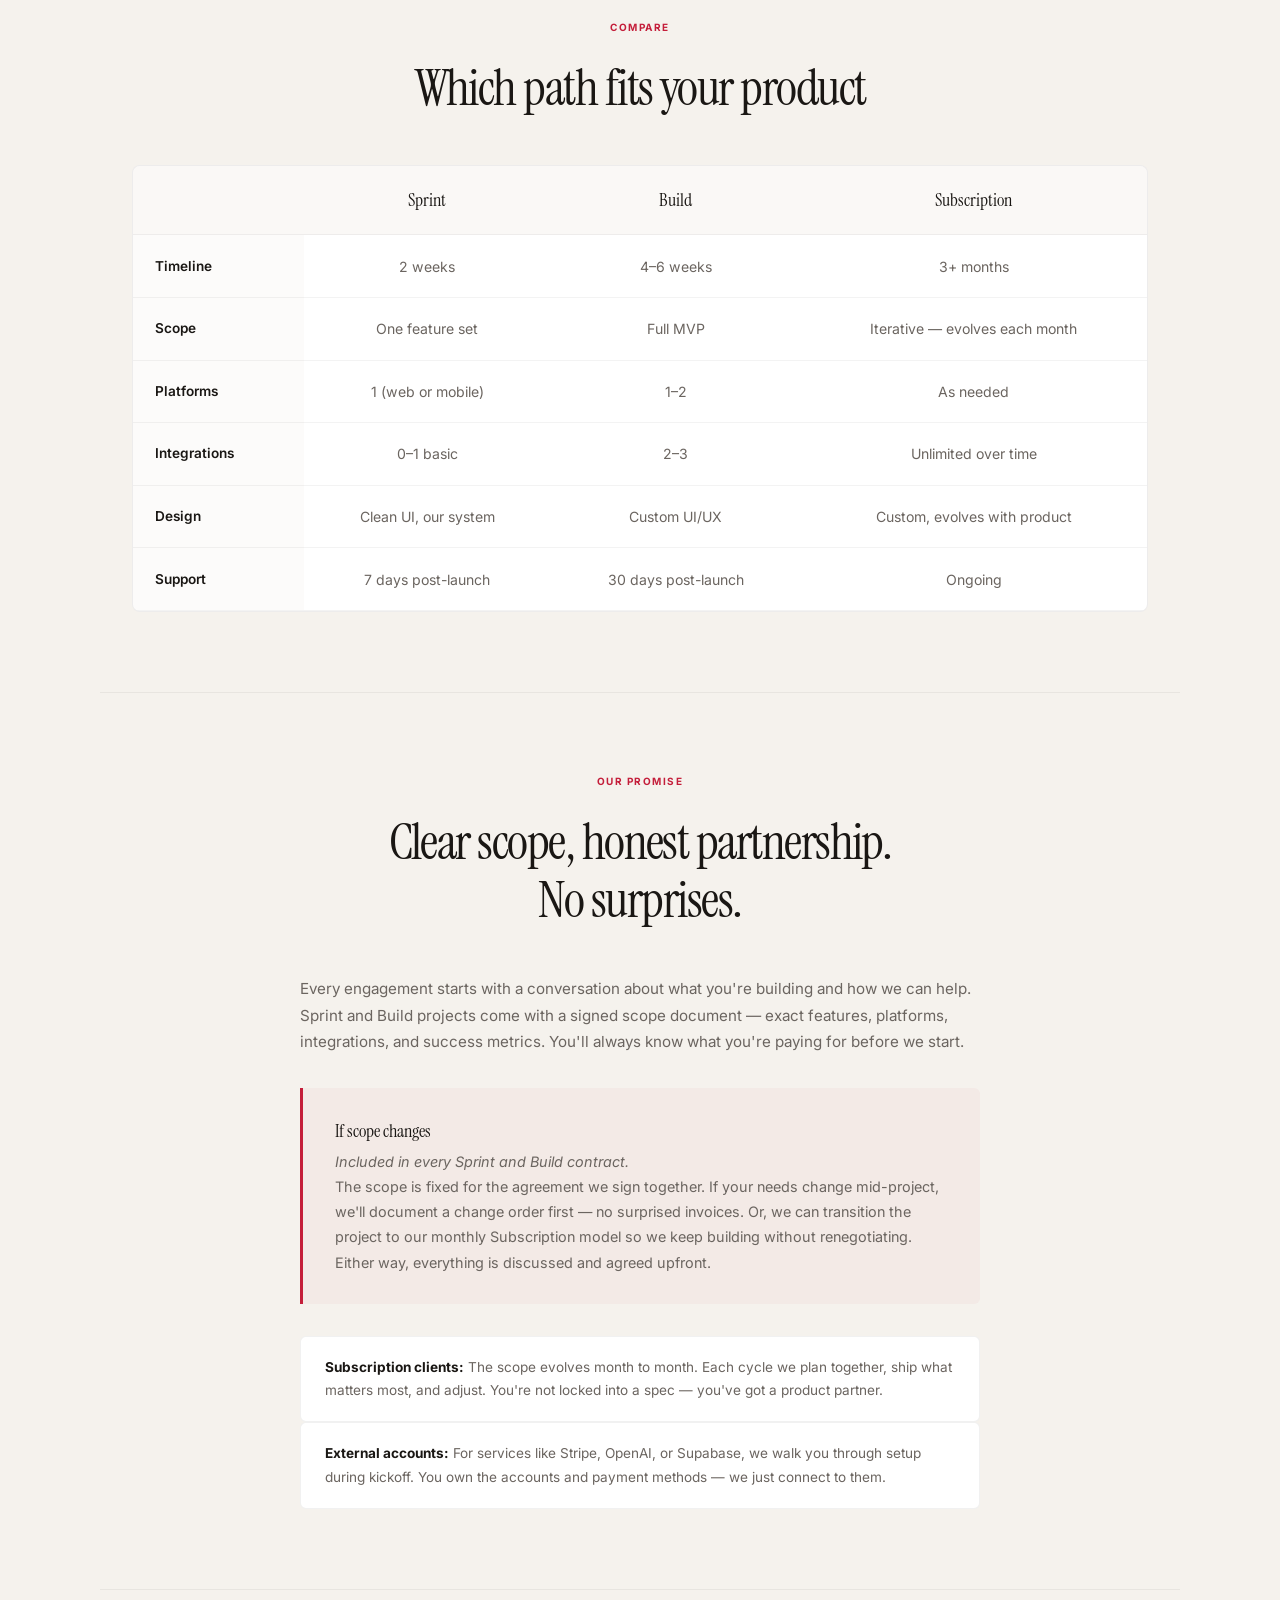
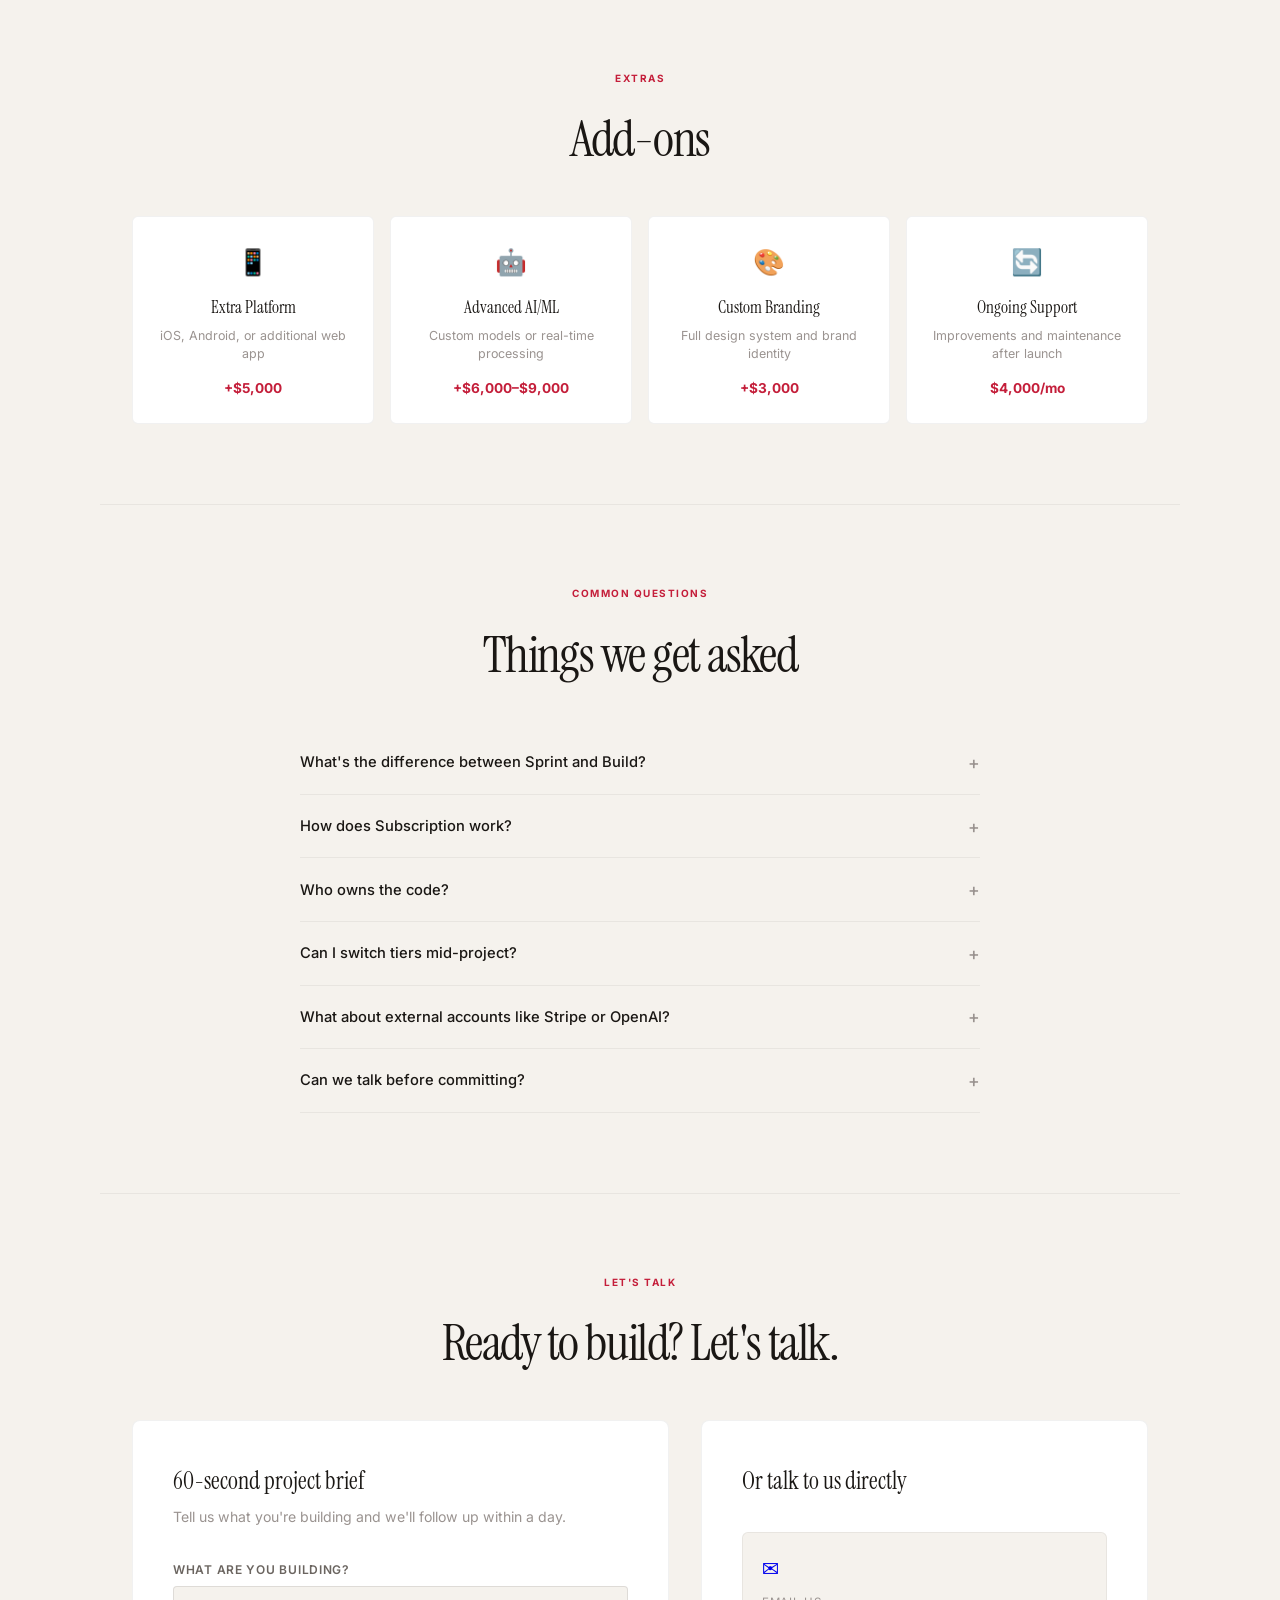
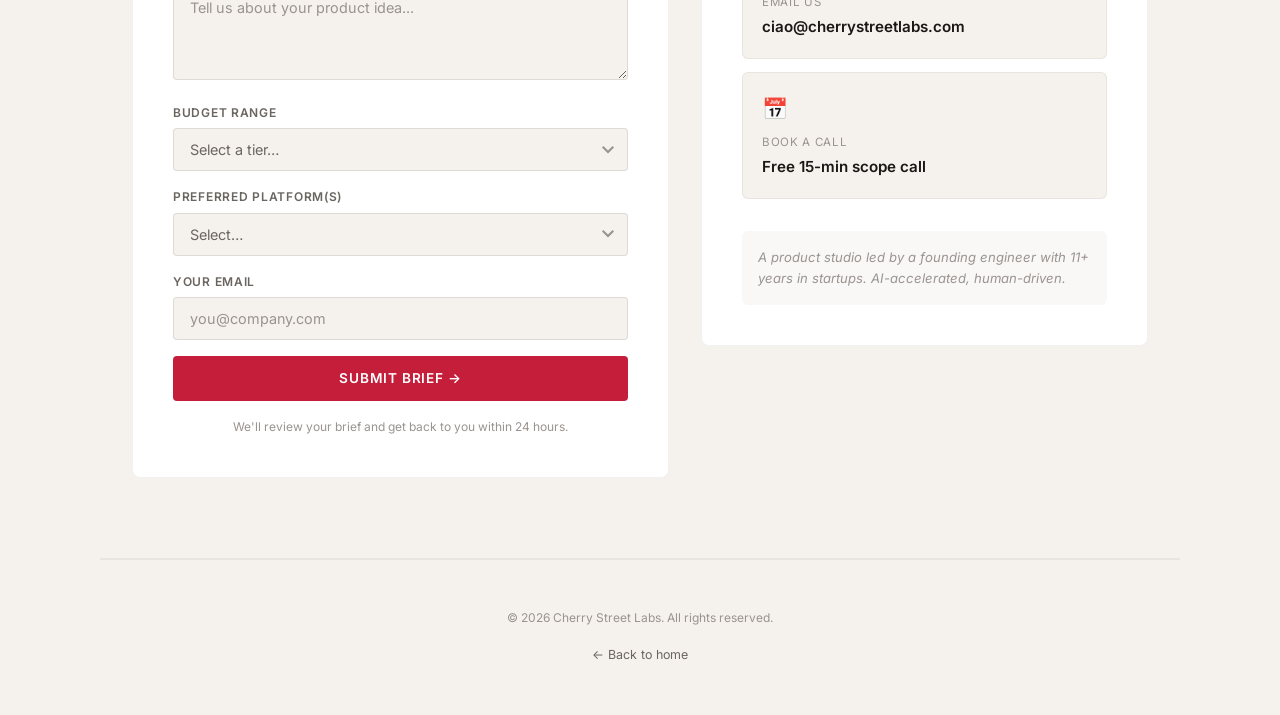
==== commit ce0d9bda: "Smooth scroll + unified pricing heights + Calendly link Co-Authored-By: Claude Opus 4.6 <noreply@ant" ====
--- a/pricing.html
+++ b/pricing.html
@@ -368,7 +368,7 @@
             <span class="contact-label">Email us</span>
             <span class="contact-value">ciao@cherrystreetlabs.com</span>
           </a>
-          <a href="https://calendly.com" target="_blank" rel="noopener" class="contact-method">
+          <a href="https://calendly.com/ciao-cherrystreetlabs/30min" target="_blank" rel="noopener" class="contact-method">
             <span class="contact-icon">&#x1F4C5;</span>
             <span class="contact-label">Book a call</span>
             <span class="contact-value">Free 15-min scope call</span>
--- a/css/styles.css
+++ b/css/styles.css
@@ -1,3 +1,5 @@
+html { scroll-behavior: smooth; }
+
 /* Cherry Street Labs — Landing Page */
 *, *::before, *::after { margin: 0; padding: 0; box-sizing: border-box; }
 
@@ -21,19 +23,69 @@
   -webkit-font-smoothing: antialiased;
 }
 
-/* ===== HERO ===== */
+/* ===== ANIMATED MESH GRADIENT (hero background) ===== */
 .hero {
   min-height: 100vh;
   display: flex;
   align-items: center;
   justify-content: center;
   padding: 4rem 2rem;
+  position: relative;
+  overflow: hidden;
+  background: var(--bg);
+}
+
+.hero-shader-bg {
+  position: absolute;
+  inset: 0;
+  z-index: 0;
+  overflow: hidden;
+  pointer-events: auto;
+}
+
+#heroShader {
+  position: absolute;
+  top: 0;
+  left: 0;
+  width: 100%;
+  height: 100%;
+  opacity: 0;
+}
+
+@keyframes shaderFadeIn {
+  from { opacity: 0; }
+  to { opacity: 1.0; }
 }
 
 .hero-inner {
   max-width: 680px;
   text-align: center;
   animation: fadeUp 1s cubic-bezier(0.16, 1, 0.3, 1) both;
+  position: relative;
+  z-index: 1;
+}
+
+/* ===== FROSTED GLASS CARD (hero) ===== */
+.hero-glass-card {
+  background: rgba(255, 255, 255, 0.65);
+  backdrop-filter: blur(40px);
+  -webkit-backdrop-filter: blur(40px);
+  border: 1px solid rgba(255, 255, 255, 0.8);
+  border-radius: 20px;
+  padding: 3.5rem 3rem;
+  box-shadow:
+    0 4px 24px rgba(26, 23, 20, 0.04),
+    0 1px 0 rgba(255, 255, 255, 0.9) inset;
+}
+
+@media screen and (max-width: 768px) {
+  .hero-glass-card {
+    padding: 2.5rem 1.8rem;
+    border-radius: 16px;
+    background: rgba(255, 255, 255, 0.65);
+    backdrop-filter: blur(40px);
+    -webkit-backdrop-filter: blur(40px);
+  }
 }
 
 .brand-logo {
@@ -44,6 +96,7 @@
   line-height: 1.02;
   letter-spacing: -0.02em;
   margin-bottom: 2rem;
+  text-shadow: 0 1px 2px rgba(255, 255, 255, 0.5);
 }
 
 .brand-labs {
@@ -57,11 +110,11 @@
 
 .hero-tagline {
   font-family: 'Inter', system-ui, sans-serif;
-  font-size: clamp(1.3rem, 3vw, 1.8rem);
-  font-weight: 300;
+  font-size: 14px;
   color: var(--text-secondary);
   line-height: 1.4;
   margin-bottom: 2.5rem;
+  white-space: nowrap;
   animation: fadeUp 1s cubic-bezier(0.16, 1, 0.3, 1) 0.2s both;
 }
 
@@ -136,6 +189,7 @@
   background: var(--surface);
   border-top: 1px solid var(--divider);
   border-bottom: 1px solid var(--divider);
+  position: relative;
 }
 
 .who-section-inner { max-width: 1080px; margin: 0 auto; }
@@ -176,6 +230,7 @@
   border-radius: 8px;
   overflow: hidden;
   border: 1px solid var(--divider);
+  box-shadow: 0 4px 20px rgba(26, 23, 20, 0.05);
 }
 
 .who-image {
@@ -186,18 +241,18 @@
 }
 
 /* ===== CTA SECTION ===== */
-.cta-section { text-align: center; }
-
-.cta-section-inner { max-width: 680px; margin: 0 auto; }
+.cta-section-inner {
+  max-width: 680px;
+  margin: 0 auto;
+  text-align: left;
+}
 
 .cta-values {
   display: flex;
   flex-direction: column;
-  align-items: center;
   gap: 1rem;
   margin-bottom: 3rem;
   margin-top: 2.5rem;
-  text-align: left;
 }
 
 .cta-value {
@@ -216,8 +271,14 @@
 }
 
 .cta-section-inner .section-body {
-  margin: 0 auto 0;
-  text-align: center;
+  max-width: 600px;
+  text-align: left;
+}
+
+/* ===== FROSTED CARD for CTA ===== */
+.cta-section-inner .section-body,
+.cta-values {
+  position: relative;
 }
 
 /* ===== PARTNERS SECTION ===== */
@@ -225,6 +286,7 @@
   background: #FFF;
   border-top: 1px solid var(--divider);
   border-bottom: 1px solid var(--divider);
+  position: relative;
 }
 
 .partners-grid {
@@ -234,14 +296,22 @@
   margin-top: 2.5rem;
 }
 
+/* Frosted glass partner cards */
 .partner-card {
   padding: 1.5rem;
   border: 1px solid var(--border);
-  border-radius: 6px;
-  transition: border-color 0.3s ease;
-}
-
-.partner-card:hover { border-color: var(--accent); }
+  border-radius: 12px;
+  transition: border-color 0.3s ease, transform 0.3s ease, box-shadow 0.3s ease;
+  background: rgba(255, 255, 255, 0.6);
+  backdrop-filter: blur(8px);
+  -webkit-backdrop-filter: blur(8px);
+}
+
+.partner-card:hover {
+  border-color: rgba(196, 30, 58, 0.25);
+  transform: translateY(-2px);
+  box-shadow: 0 8px 30px rgba(26, 23, 20, 0.06);
+}
 
 .partner-name {
   font-family: 'Inter', system-ui, sans-serif;
@@ -316,7 +386,6 @@
   transform: translateY(0);
 }
 
-/* Stagger delays */
 .fade-item:nth-child(1) { transition-delay: 0s; }
 .fade-item:nth-child(2) { transition-delay: 0.08s; }
 .fade-item:nth-child(3) { transition-delay: 0.16s; }
@@ -328,19 +397,19 @@
 @media screen and (max-width: 768px) {
   :root { --section-gap: 80px; }
   .section { padding: var(--section-gap) 1.5rem; }
-  
+
   .hero { padding: 3rem 1.5rem; min-height: 90vh; }
   .hero-inner { max-width: 100%; }
-  .hero-tagline { font-size: 1.15rem; }
-  
+  .hero-tagline { font-size: 12px; white-space: normal; }
+
   .who-grid {
     grid-template-columns: 1fr;
     gap: 2.5rem;
   }
   .who-image-col { order: -1; }
-  
+
   .cta-values { align-items: flex-start; }
-  
+
   .section-headline { font-size: 2.2rem; }
 
   .partners-grid { grid-template-columns: 1fr; gap: 1rem; }
@@ -355,4 +424,5 @@
 @media (prefers-reduced-motion: reduce) {
   * { animation: none !important; transition: none !important; }
   .fade-item { opacity: 1 !important; transform: none !important; }
-}+  .mesh-blob { animation: none !important; }
+}
--- a/css/pricing.css
+++ b/css/pricing.css
@@ -167,7 +167,13 @@
   padding: 2.2rem 2rem;
   position: relative;
   transition: border-color 0.3s ease;
-}
+  display: flex;
+  flex-direction: column;
+  height: 100%;
+}
+
+.tier-features { flex: 1; }
+.tier-timeline { margin-top: auto; }
 
 .tier-card:hover { border-color: rgba(26, 23, 20, 0.15); }
 
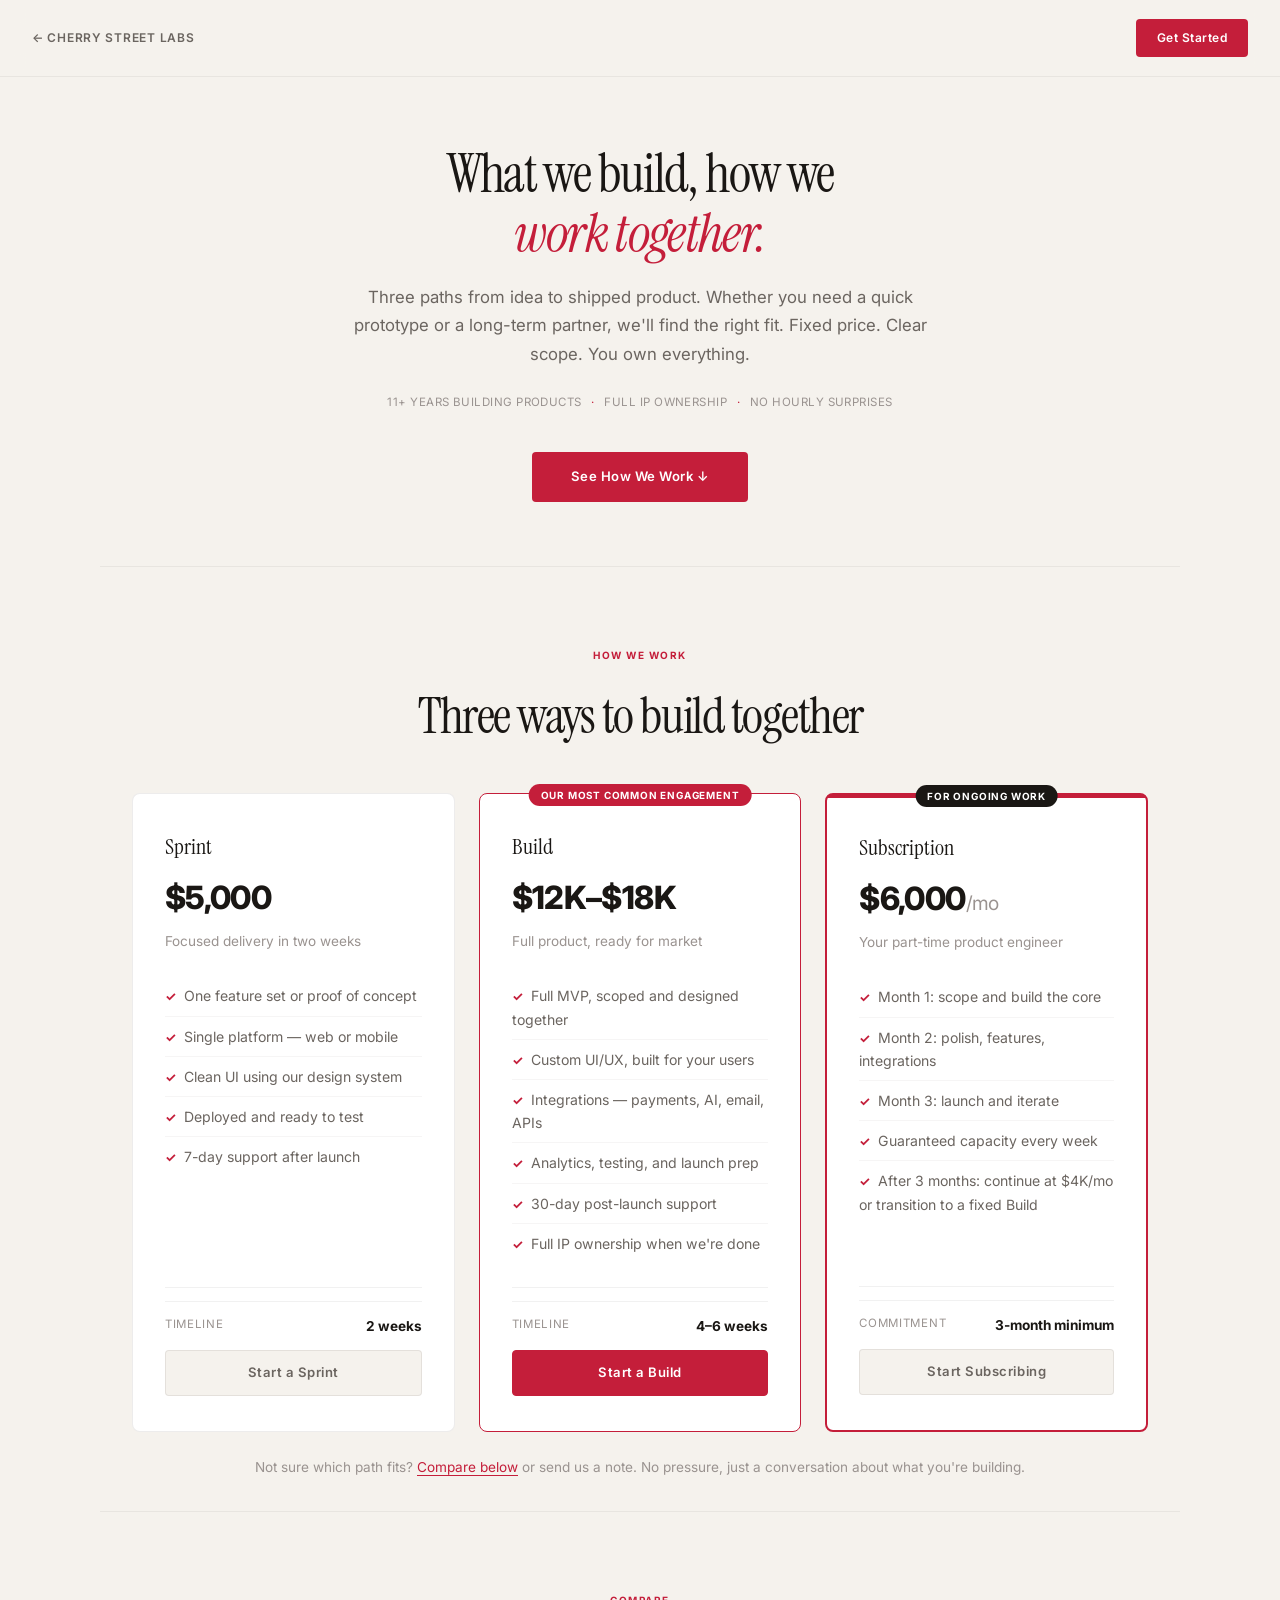
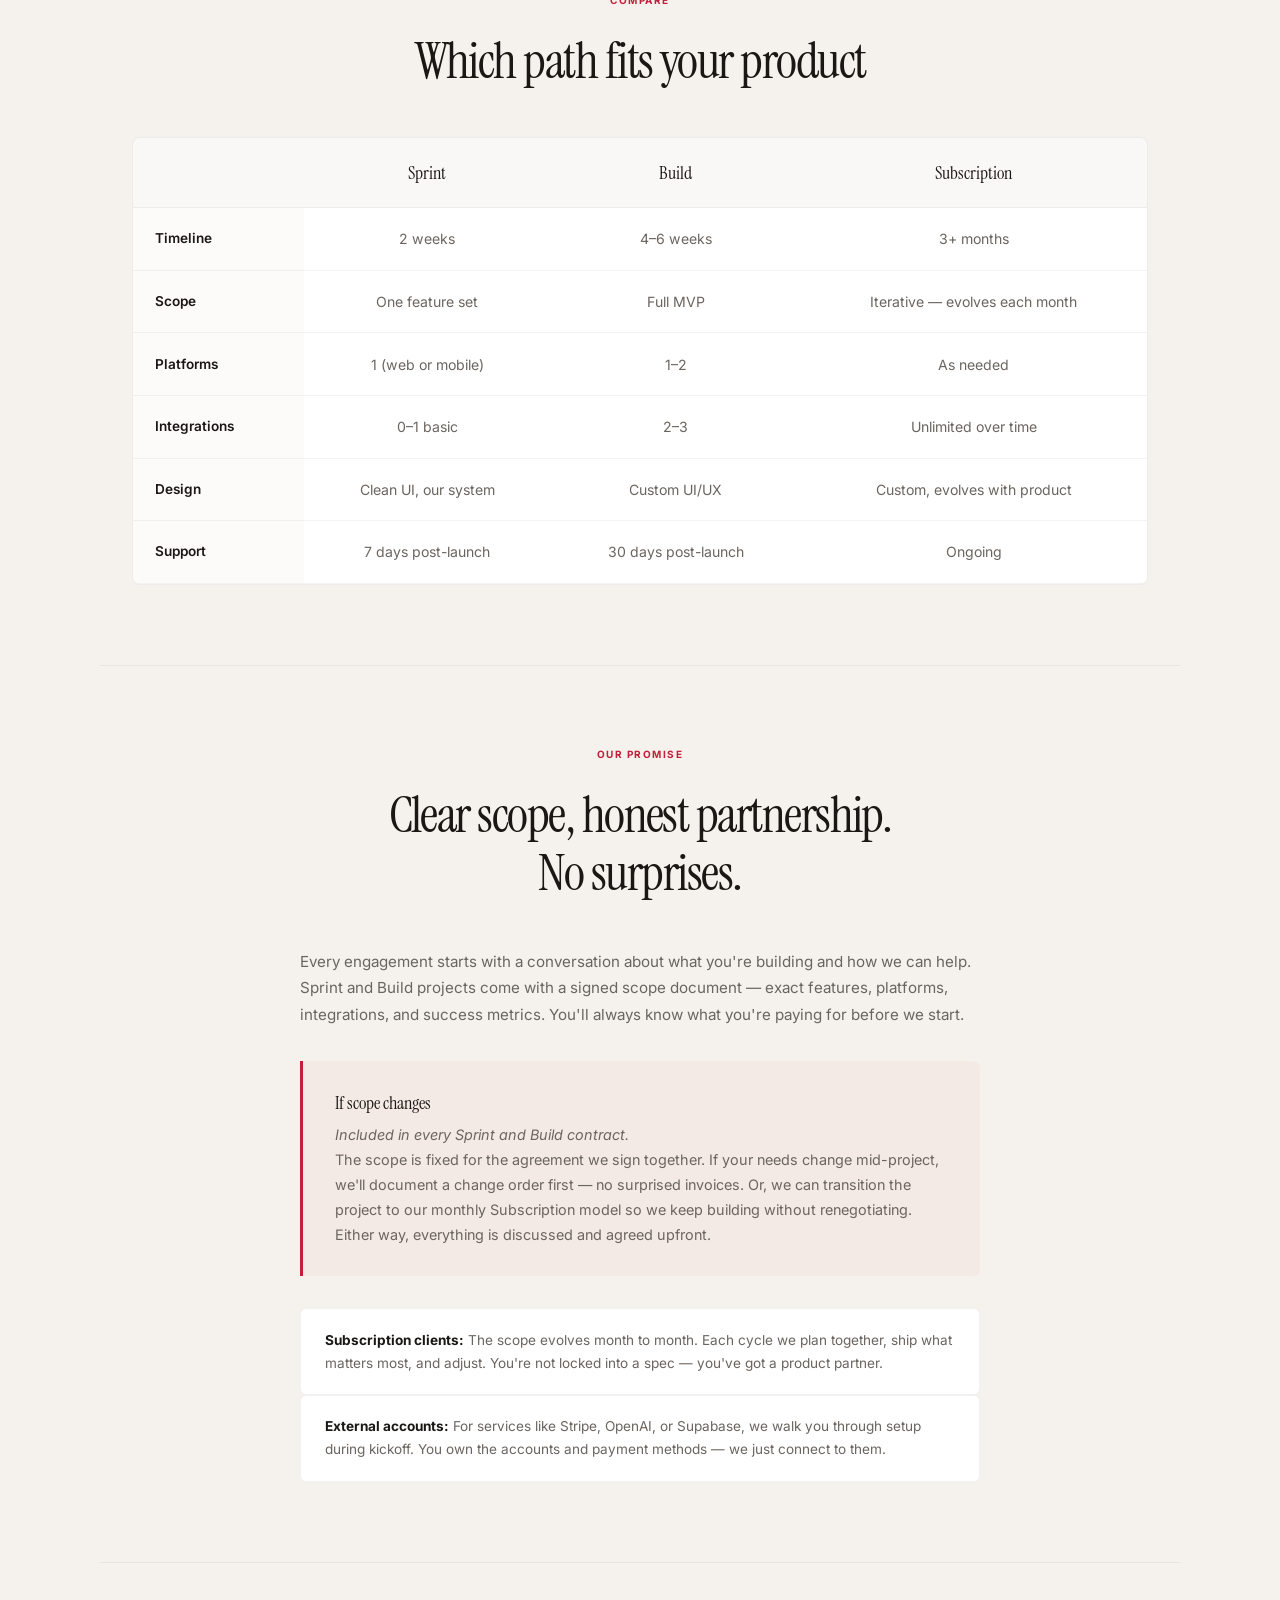
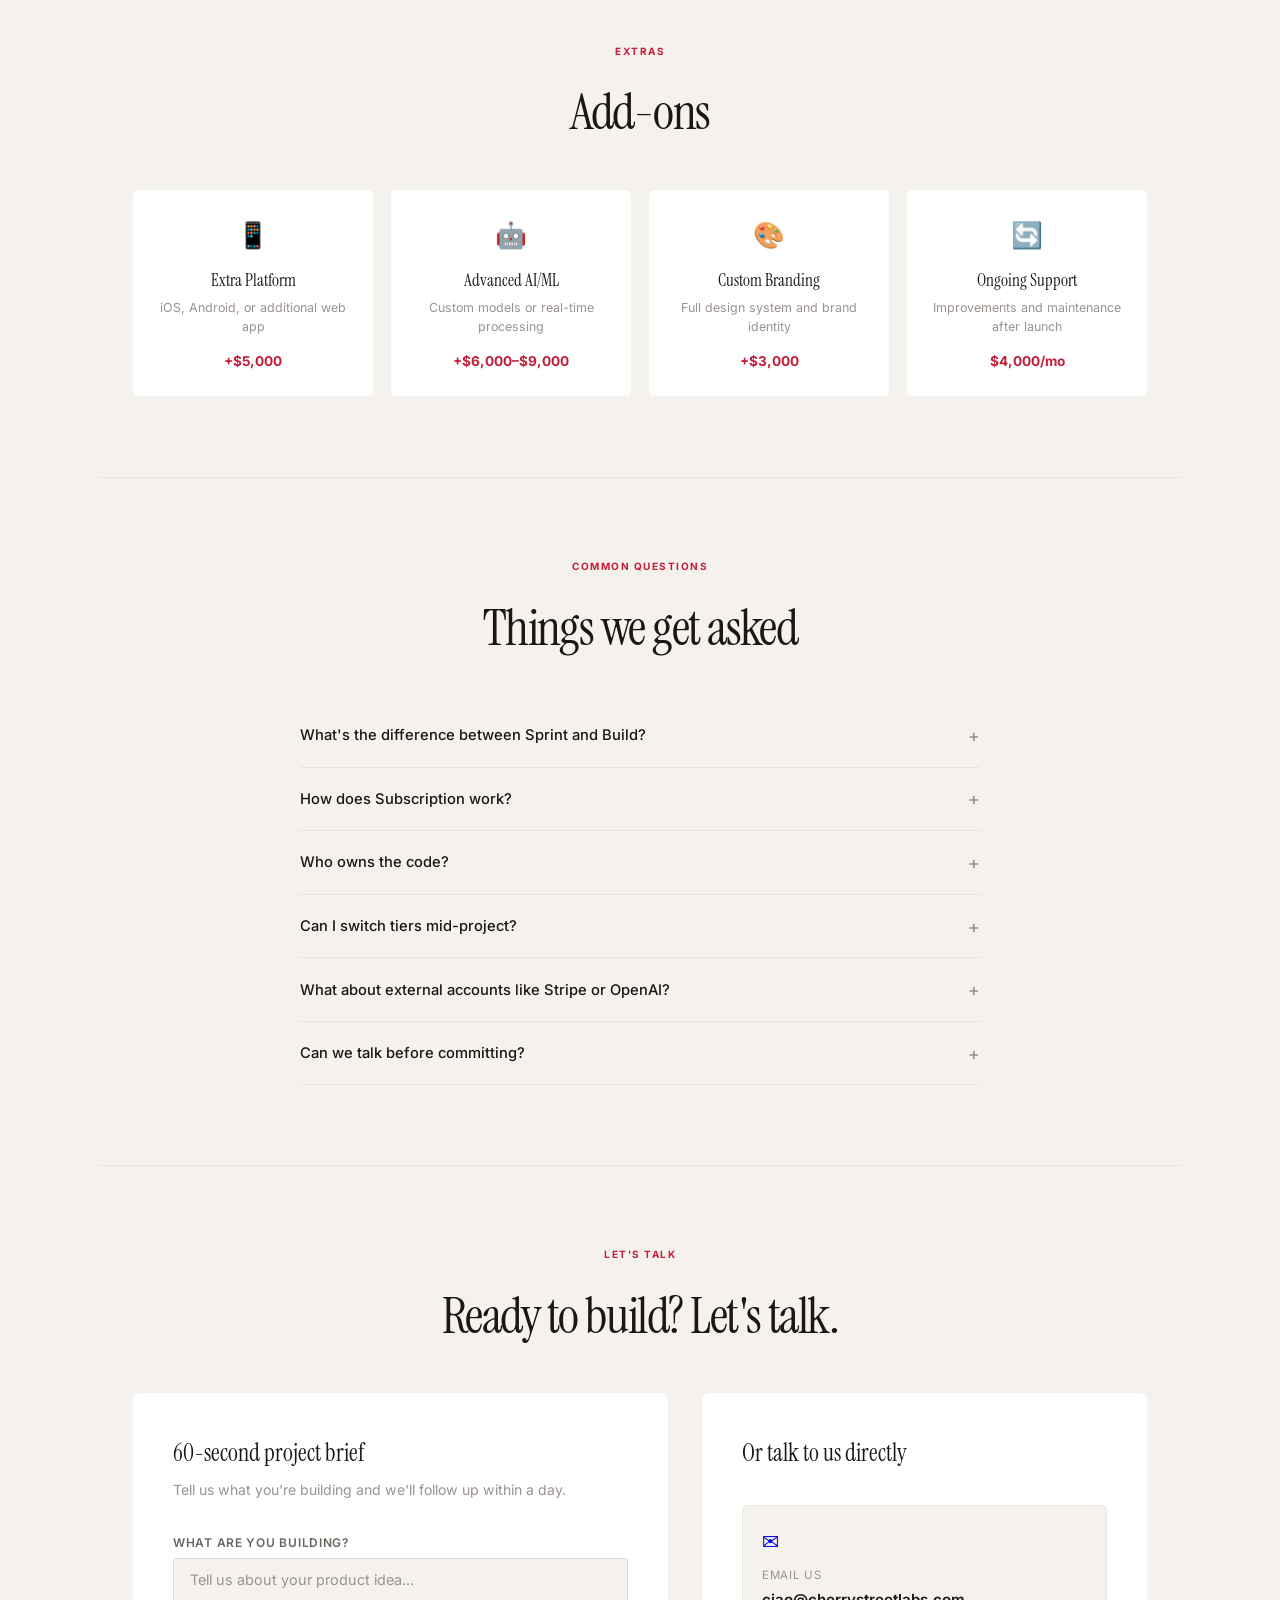
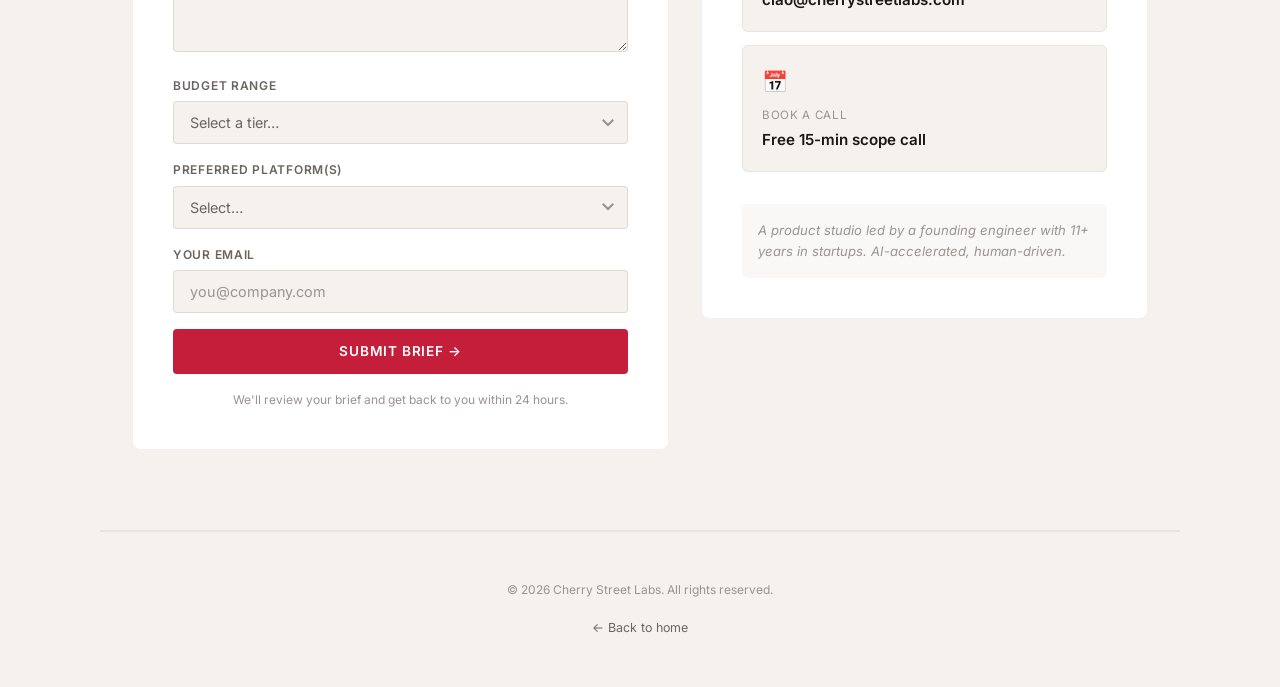
==== commit 32867adf: "Pricing: divider + timeline + CTA sticky at bottom of each tier card" ====
--- a/pricing.html
+++ b/pricing.html
@@ -50,7 +50,6 @@
           <div class="tier-price">$5,000</div>
           <p class="tier-subtitle">Focused delivery in two weeks</p>
         </div>
-        <div class="tier-divider"></div>
         <div class="tier-body">
           <ul class="tier-features">
             <li>One feature set or proof of concept</li>
@@ -59,12 +58,15 @@
             <li>Deployed and ready to test</li>
             <li>7-day support after launch</li>
           </ul>
+        </div>
+        <div class="tier-bottom">
+          <div class="tier-divider"></div>
           <div class="tier-timeline">
             <span class="timeline-label">Timeline</span>
             <span class="timeline-value">2 weeks</span>
           </div>
-        </div>
-        <a href="#get-started" class="tier-cta">Start a Sprint</a>
+          <a href="#get-started" class="tier-cta">Start a Sprint</a>
+        </div>
       </div>
 
       <!-- BUILD (highlighted) -->
@@ -75,7 +77,6 @@
           <div class="tier-price">$12K&ndash;$18K</div>
           <p class="tier-subtitle">Full product, ready for market</p>
         </div>
-        <div class="tier-divider"></div>
         <div class="tier-body">
           <ul class="tier-features">
             <li>Full MVP, scoped and designed together</li>
@@ -85,12 +86,15 @@
             <li>30-day post-launch support</li>
             <li>Full IP ownership when we're done</li>
           </ul>
+        </div>
+        <div class="tier-bottom">
+          <div class="tier-divider"></div>
           <div class="tier-timeline">
             <span class="timeline-label">Timeline</span>
             <span class="timeline-value">4&ndash;6 weeks</span>
           </div>
-        </div>
-        <a href="#get-started" class="tier-cta tier-cta-primary">Start a Build</a>
+          <a href="#get-started" class="tier-cta tier-cta-primary">Start a Build</a>
+        </div>
       </div>
 
       <!-- SUBSCRIPTION -->
@@ -101,7 +105,6 @@
           <div class="tier-price">$6,000<span class="plus">/mo</span></div>
           <p class="tier-subtitle">Your part-time product engineer</p>
         </div>
-        <div class="tier-divider"></div>
         <div class="tier-body">
           <ul class="tier-features">
             <li>Month 1: scope and build the core</li>
@@ -110,12 +113,15 @@
             <li>Guaranteed capacity every week</li>
             <li>After 3 months: continue at $4K/mo or transition to a fixed Build</li>
           </ul>
+        </div>
+        <div class="tier-bottom">
+          <div class="tier-divider"></div>
           <div class="tier-timeline">
             <span class="timeline-label">Commitment</span>
             <span class="timeline-value">3-month minimum</span>
           </div>
-        </div>
-        <a href="#get-started" class="tier-cta">Start Subscribing</a>
+          <a href="#get-started" class="tier-cta">Start Subscribing</a>
+        </div>
       </div>
     </div>
 
--- a/css/pricing.css
+++ b/css/pricing.css
@@ -157,7 +157,7 @@
   display: grid;
   grid-template-columns: repeat(3, 1fr);
   gap: 1.5rem;
-  align-items: start;
+  align-items: stretch; 
 }
 
 .tier-card {
@@ -171,9 +171,6 @@
   flex-direction: column;
   height: 100%;
 }
-
-.tier-features { flex: 1; }
-.tier-timeline { margin-top: auto; }
 
 .tier-card:hover { border-color: rgba(26, 23, 20, 0.15); }
 
@@ -223,15 +220,17 @@
   margin-top: 0.3rem;
 }
 
-.tier-divider { height: 1px; background: rgba(26, 23, 20, 0.06); margin-bottom: 1.3rem; }
-
-.tier-body { margin-bottom: 2rem; }
-
-.tier-include-note {
-  font-size: 0.8rem;
-  color: #9A9390;
+.tier-divider {
+  height: 1px;
+  background: rgba(26, 23, 20, 0.06);
+  margin-top: 1.5rem;
   margin-bottom: 0.8rem;
-  font-style: italic;
+}
+
+.tier-body {
+  display: flex;
+  flex-direction: column;
+  flex: 1;
 }
 
 .tier-features { list-style: none; padding: 0; margin: 0; }
@@ -247,11 +246,14 @@
 
 .tier-features li::before { content: "✓"; color: #C41E3A; margin-right: 0.5rem; font-weight: 700; font-size: 0.8rem; }
 
+.tier-bottom {
+  margin-top: auto;
+}
+
 .tier-timeline {
   display: flex;
   justify-content: space-between;
-  margin-top: 1.3rem;
-  padding-top: 1rem;
+  padding: 0.8rem 0;
   border-top: 1px solid rgba(26, 23, 20, 0.06);
 }
 
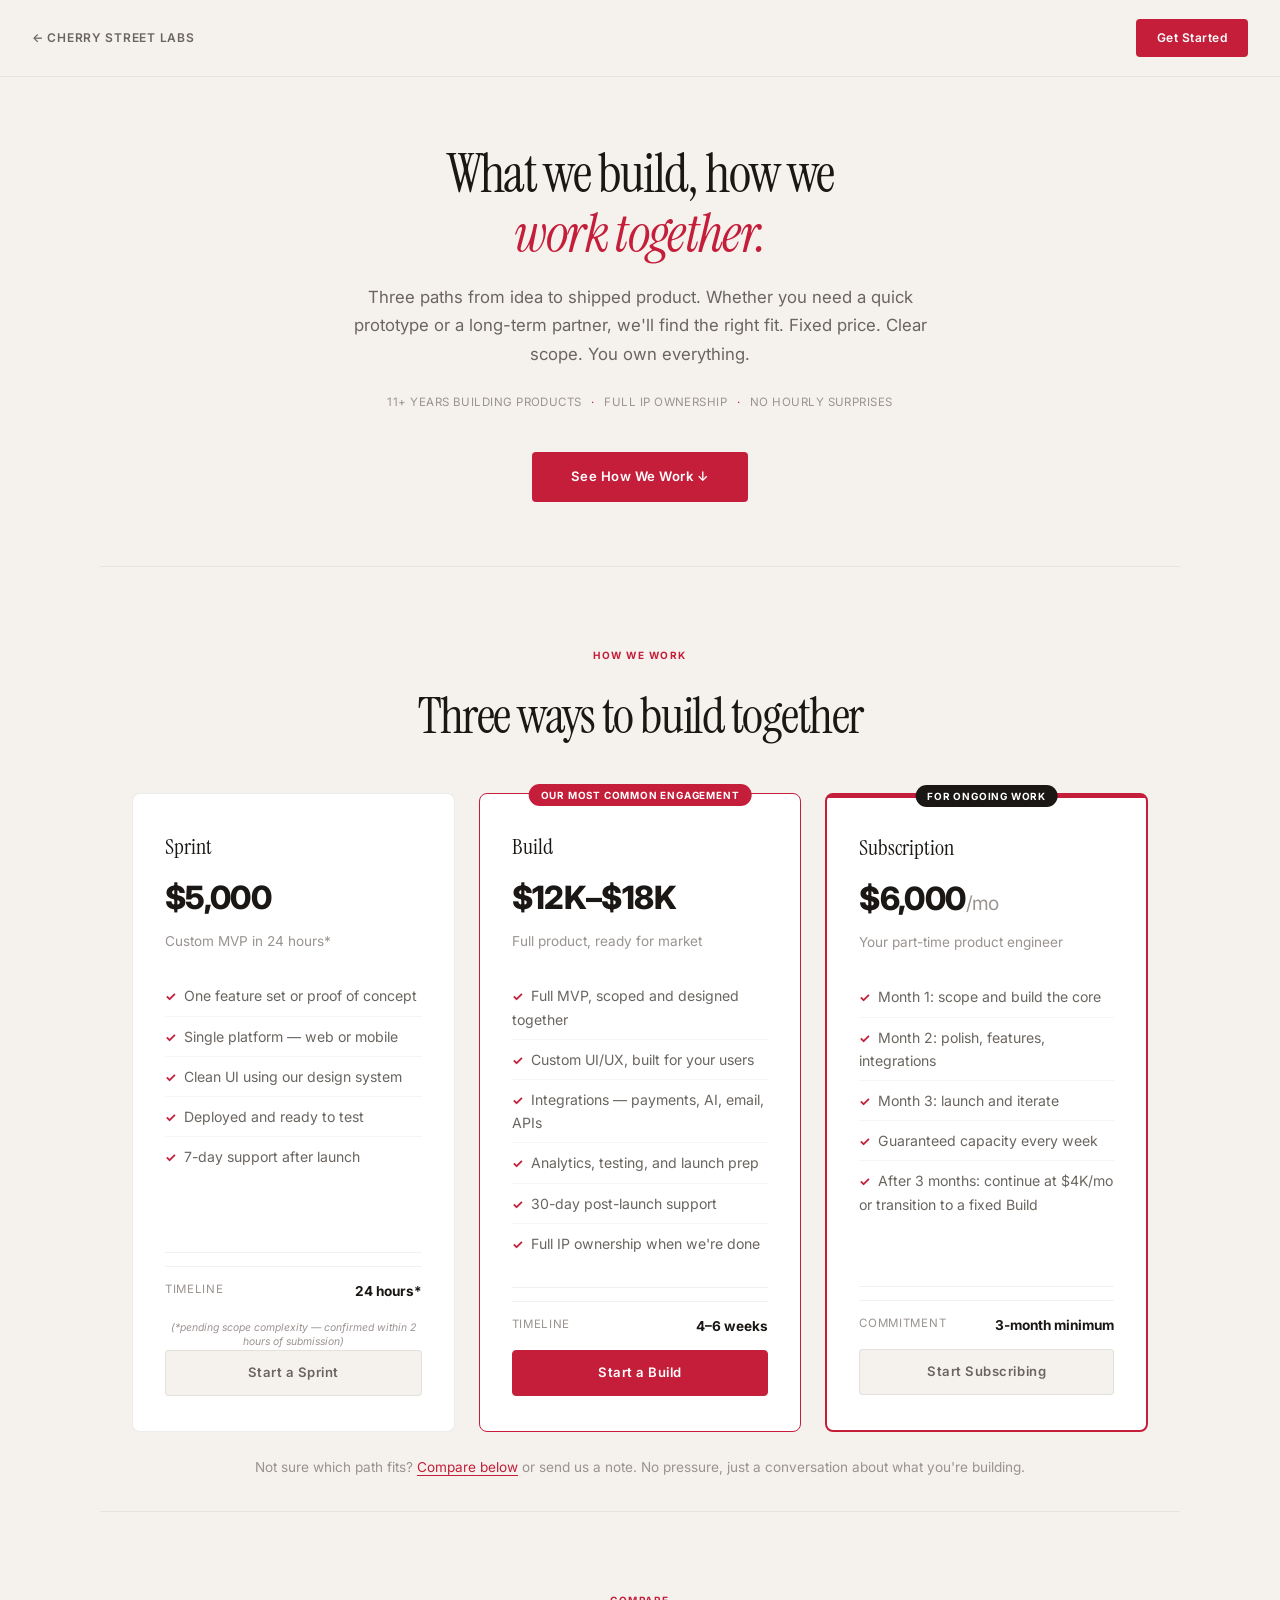
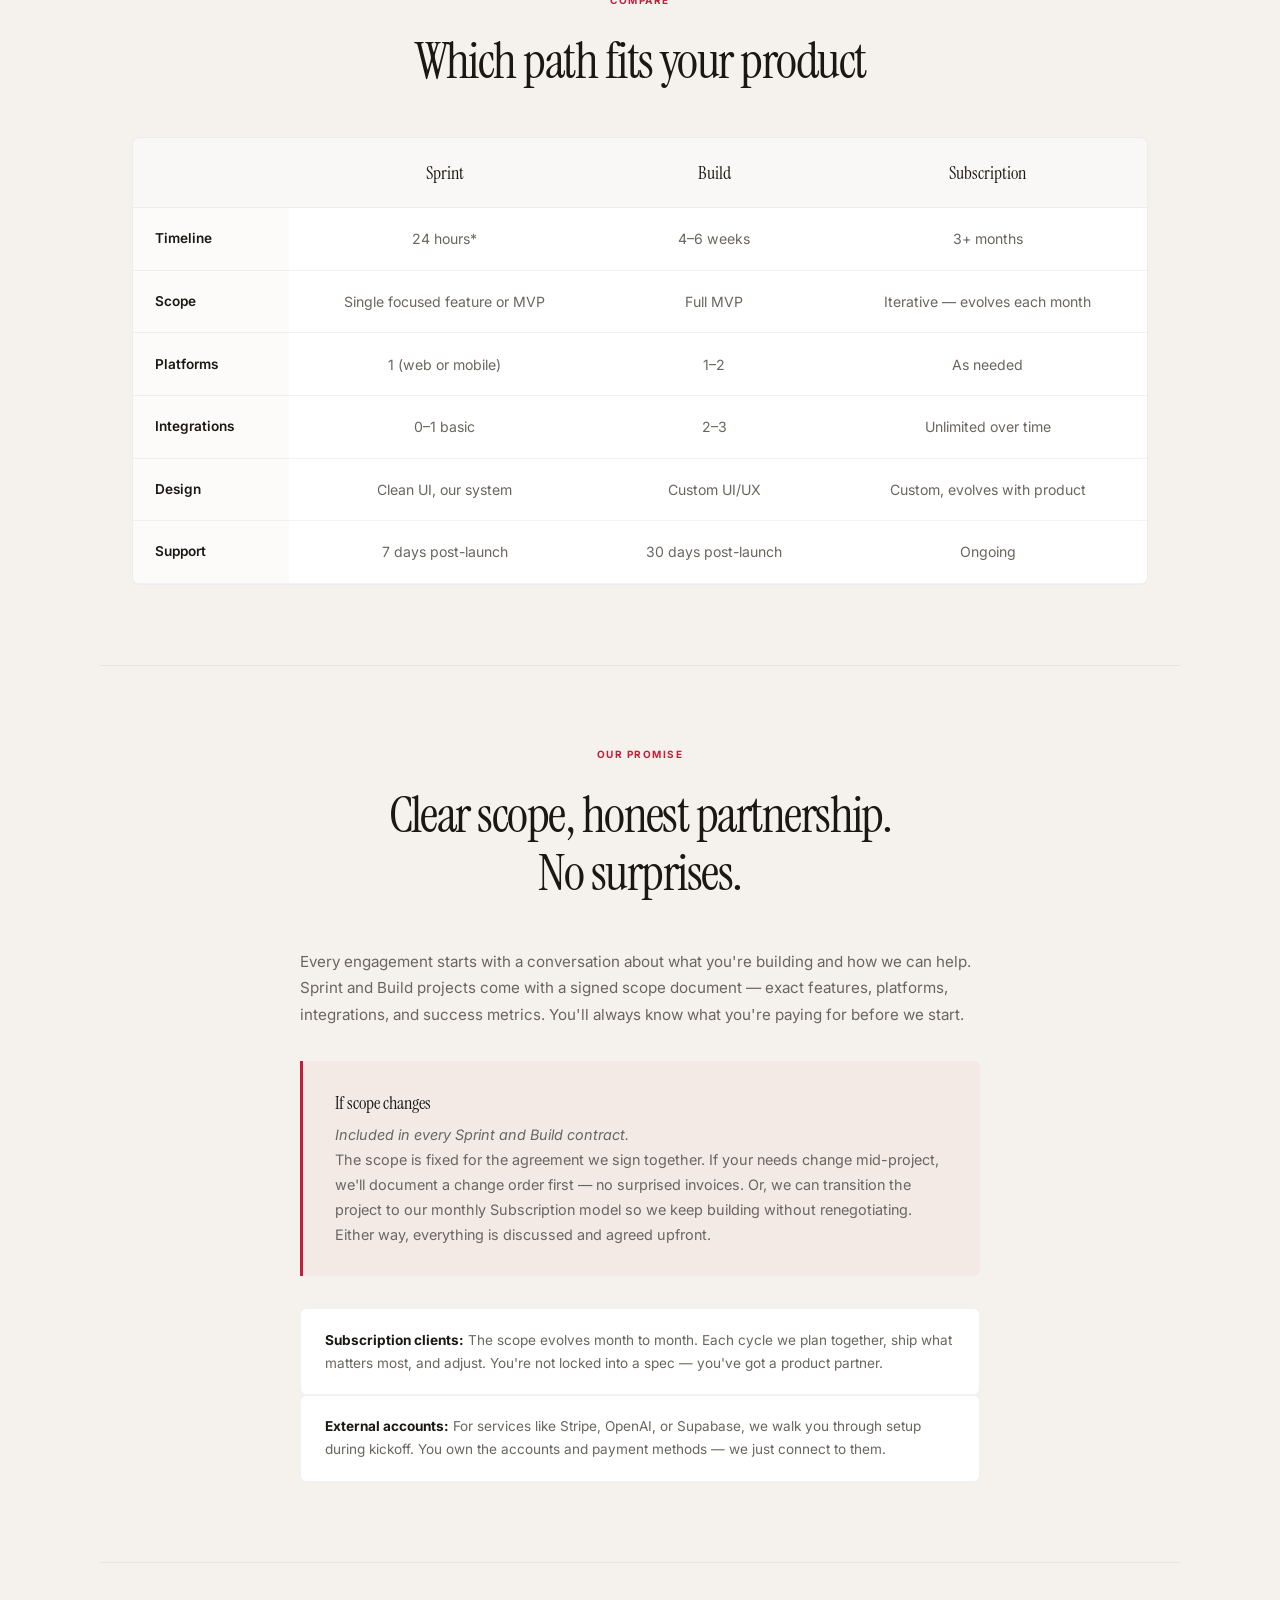
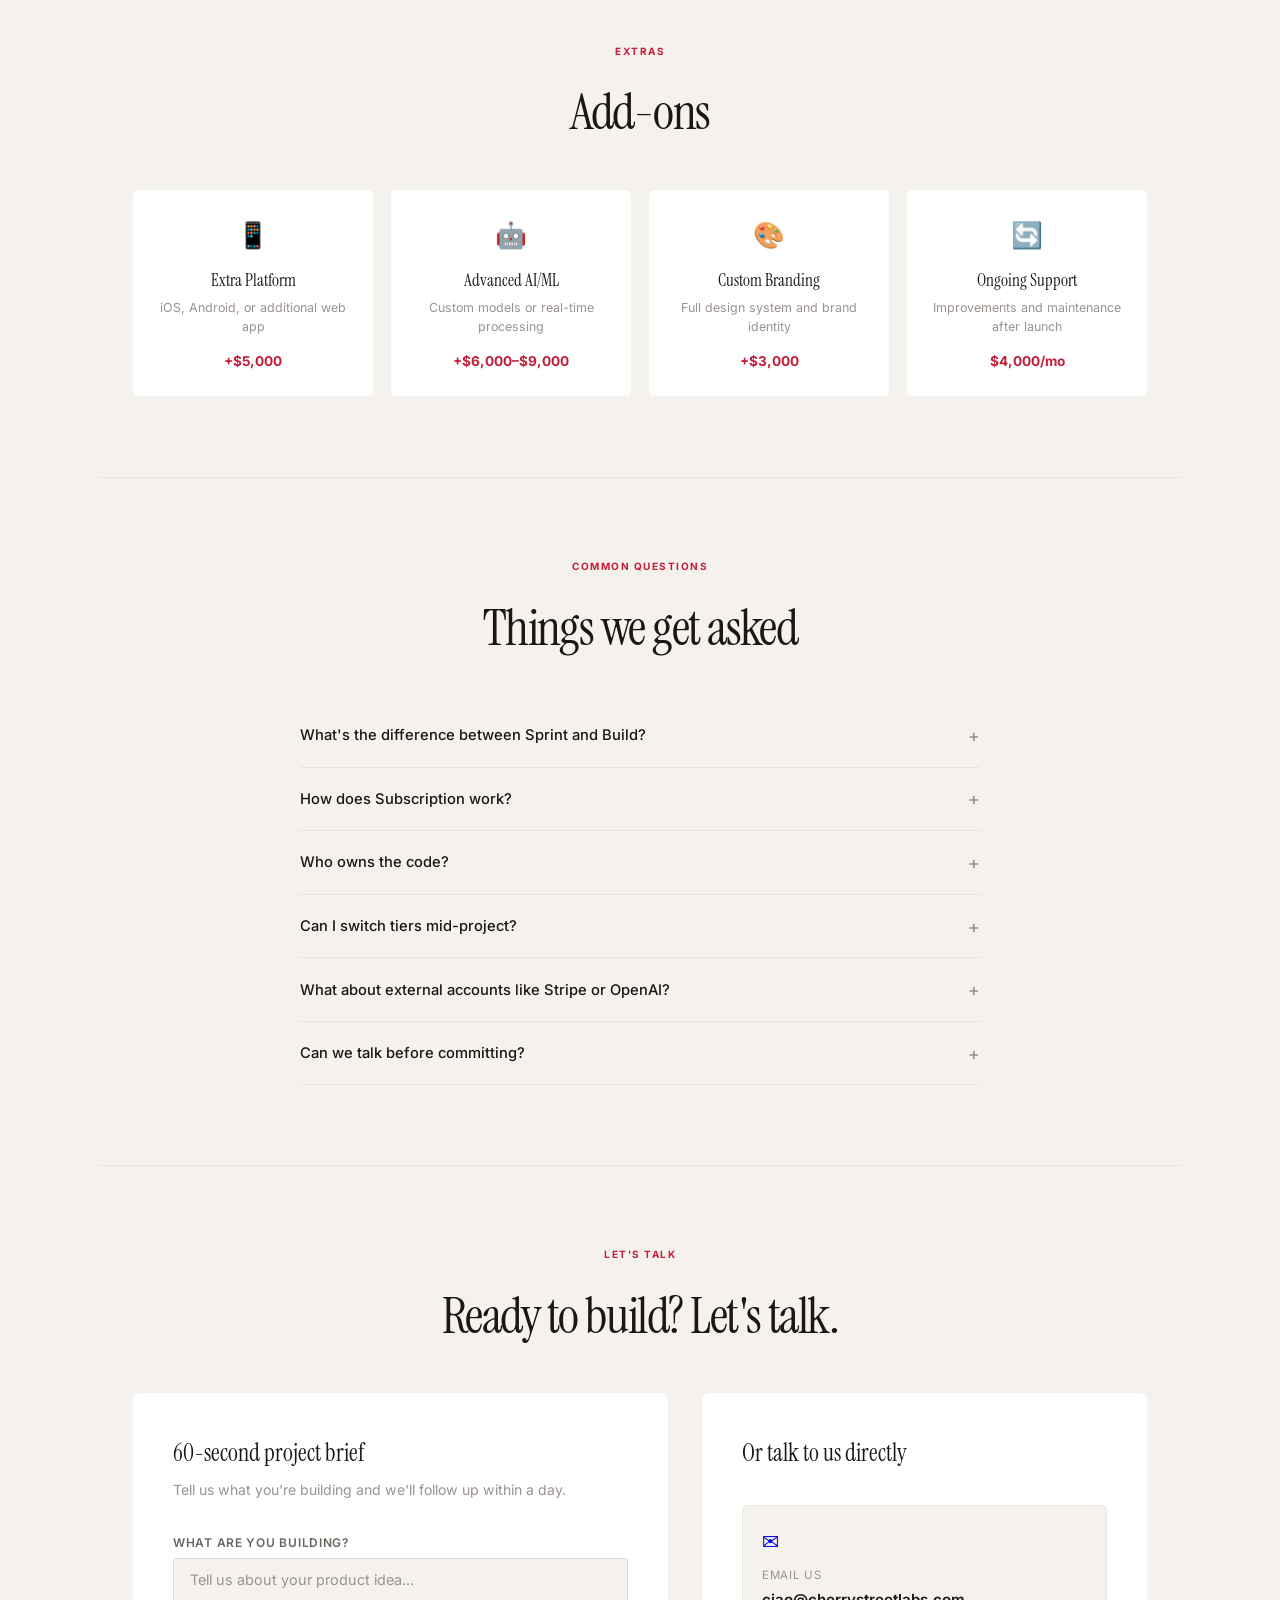
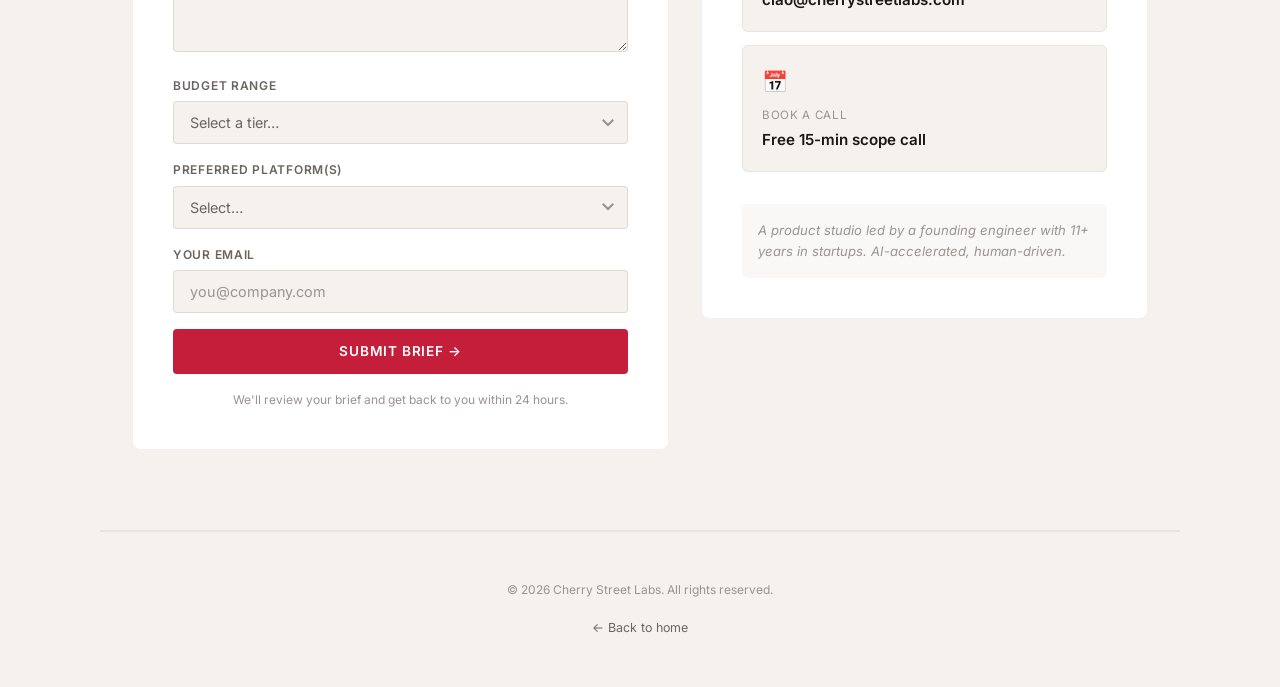
==== commit 0f23e69c: "feat: add mvp prompt hero form, how-it-works section, update sprint pricing to 24h - Landing hero: r" ====
--- a/pricing.html
+++ b/pricing.html
@@ -48,7 +48,7 @@
         <div class="tier-header">
           <h3 class="tier-name">Sprint</h3>
           <div class="tier-price">$5,000</div>
-          <p class="tier-subtitle">Focused delivery in two weeks</p>
+          <p class="tier-subtitle">Custom MVP in 24 hours*</p>
         </div>
         <div class="tier-body">
           <ul class="tier-features">
@@ -63,8 +63,9 @@
           <div class="tier-divider"></div>
           <div class="tier-timeline">
             <span class="timeline-label">Timeline</span>
-            <span class="timeline-value">2 weeks</span>
-          </div>
+            <span class="timeline-value">24 hours*</span>
+          </div>
+          <p class="sprint-footnote">(*pending scope complexity &mdash; confirmed within 2 hours of submission)</p>
           <a href="#get-started" class="tier-cta">Start a Sprint</a>
         </div>
       </div>
@@ -148,13 +149,13 @@
           <tbody>
             <tr>
               <td class="matrix-criteria">Timeline</td>
-              <td>2 weeks</td>
+              <td>24 hours*</td>
               <td>4&ndash;6 weeks</td>
               <td>3+ months</td>
             </tr>
             <tr>
               <td class="matrix-criteria">Scope</td>
-              <td>One feature set</td>
+              <td>Single focused feature or MVP</td>
               <td>Full MVP</td>
               <td>Iterative &mdash; evolves each month</td>
             </tr>
@@ -189,8 +190,8 @@
         <div class="matrix-tier-card">
           <div class="matrix-tier-card-header">Sprint</div>
           <div class="matrix-tier-card-body">
-            <div class="matrix-criterion"><span class="criterion-label">Timeline</span><span class="criterion-value">2 weeks</span></div>
-            <div class="matrix-criterion"><span class="criterion-label">Scope</span><span class="criterion-value">One feature set</span></div>
+            <div class="matrix-criterion"><span class="criterion-label">Timeline</span><span class="criterion-value">24 hours*</span></div>
+            <div class="matrix-criterion"><span class="criterion-label">Scope</span><span class="criterion-value">Single focused feature or MVP</span></div>
             <div class="matrix-criterion"><span class="criterion-label">Platforms</span><span class="criterion-value">1 (web or mobile)</span></div>
             <div class="matrix-criterion"><span class="criterion-label">Integrations</span><span class="criterion-value">0–1 basic</span></div>
             <div class="matrix-criterion"><span class="criterion-label">Design</span><span class="criterion-value">Clean UI, our system</span></div>
--- a/css/styles.css
+++ b/css/styles.css
@@ -393,6 +393,177 @@
 .fade-item:nth-child(5) { transition-delay: 0.32s; }
 .fade-item:nth-child(6) { transition-delay: 0.4s; }
 
+/* ===== MVP CALLOUT (hero) ===== */
+.mvp-callout {
+  background: rgba(255, 255, 255, 0.45);
+  border: 1px solid rgba(255, 255, 255, 0.9);
+  border-radius: 12px;
+  padding: 14px 18px;
+  margin-bottom: 1.25rem;
+  text-align: center;
+}
+
+.mvp-callout-title {
+  font-family: 'Instrument Serif', Georgia, serif;
+  font-size: 1.35rem;
+  font-style: italic;
+  color: var(--accent);
+  margin-bottom: 4px;
+  line-height: 1.3;
+}
+
+.mvp-callout-disclaimer {
+  font-size: 0.72rem;
+  color: var(--text-muted);
+  line-height: 1.4;
+  margin: 0;
+}
+
+/* ===== MVP FORM (hero) ===== */
+.mvp-form {
+  display: flex;
+  flex-direction: column;
+  gap: 12px;
+  width: 100%;
+  max-width: 100%;
+  text-align: left;
+}
+
+.mvp-form .form-field {
+  display: flex;
+  flex-direction: column;
+  gap: 6px;
+}
+
+.mvp-form label {
+  font-size: 0.78rem;
+  color: var(--text-secondary);
+  font-family: 'Inter', system-ui, sans-serif;
+  font-weight: 500;
+}
+
+.mvp-form textarea,
+.mvp-form input[type="email"] {
+  background: rgba(255, 255, 255, 0.7);
+  border: 1px solid var(--border);
+  border-radius: 8px;
+  padding: 10px 14px;
+  color: var(--text);
+  font-family: 'Inter', system-ui, sans-serif;
+  font-size: 0.9rem;
+  resize: vertical;
+  transition: border-color 0.2s ease, background 0.2s ease;
+  width: 100%;
+  box-sizing: border-box;
+}
+
+.mvp-form textarea:focus,
+.mvp-form input[type="email"]:focus {
+  outline: none;
+  border-color: var(--accent);
+  background: rgba(255, 255, 255, 0.9);
+}
+
+.mvp-form textarea::placeholder,
+.mvp-form input[type="email"]::placeholder {
+  color: var(--text-muted);
+}
+
+.mvp-submit-btn {
+  font-family: 'Inter', system-ui, sans-serif;
+  font-weight: 600;
+  font-size: 0.85rem;
+  letter-spacing: 0.04em;
+  padding: 0.9rem 2.4rem;
+  background: var(--accent);
+  color: #fff;
+  border: none;
+  border-radius: 4px;
+  cursor: pointer;
+  transition: background 0.3s ease, transform 0.2s ease;
+  margin: 6px auto 0;
+  width: auto;
+  align-self: center;
+}
+
+.mvp-submit-btn:hover {
+  background: var(--accent-hover);
+  transform: translateY(-1px);
+}
+
+/* ===== HOW IT WORKS SECTION ===== */
+.how-it-works-section {
+  background: var(--surface);
+  border-top: 1px solid var(--divider);
+  border-bottom: 1px solid var(--divider);
+}
+
+.how-it-works-inner {
+  max-width: 1080px;
+  margin: 0 auto;
+  text-align: center;
+}
+
+.how-it-works-inner .section-label {
+  margin-bottom: 1rem;
+}
+
+.how-it-works-inner .section-headline {
+  font-style: italic;
+  margin: 0 auto 3rem;
+  max-width: 820px;
+}
+
+.steps-grid {
+  display: grid;
+  grid-template-columns: repeat(5, 1fr);
+  gap: 1.25rem;
+}
+
+.step-card {
+  text-align: center;
+  padding: 0 0.25rem;
+}
+
+.step-num {
+  display: inline-block;
+  width: 36px;
+  height: 36px;
+  line-height: 36px;
+  border-radius: 50%;
+  background: var(--accent);
+  color: #fff;
+  font-family: 'Inter', system-ui, sans-serif;
+  font-weight: 700;
+  font-size: 0.85rem;
+  margin-bottom: 0.9rem;
+}
+
+.step-name {
+  font-family: 'Inter', system-ui, sans-serif;
+  font-size: 0.95rem;
+  font-weight: 600;
+  color: var(--text);
+  margin: 0 0 0.4rem;
+}
+
+.step-desc {
+  font-size: 0.82rem;
+  color: var(--text-secondary);
+  line-height: 1.55;
+  margin: 0;
+}
+
+/* ===== PRICING SPRINT FOOTNOTE ===== */
+.sprint-footnote {
+  font-size: 0.65rem;
+  color: var(--text-muted);
+  margin-top: 0.35rem;
+  text-align: center;
+  font-style: italic;
+  line-height: 1.4;
+}
+
 /* ===== MOBILE ===== */
 @media screen and (max-width: 768px) {
   :root { --section-gap: 80px; }
@@ -413,6 +584,25 @@
   .section-headline { font-size: 2.2rem; }
 
   .partners-grid { grid-template-columns: 1fr; gap: 1rem; }
+
+  .mvp-callout-title { font-size: 1.15rem; }
+}
+
+@media (max-width: 900px) {
+  .steps-grid {
+    grid-template-columns: repeat(3, 1fr);
+    gap: 1.5rem 1rem;
+  }
+}
+
+@media (max-width: 600px) {
+  .steps-grid {
+    grid-template-columns: 1fr;
+    gap: 1.75rem;
+  }
+  .how-it-works-inner .section-headline {
+    margin-bottom: 2rem;
+  }
 }
 
 @media screen and (min-width: 1400px) {
